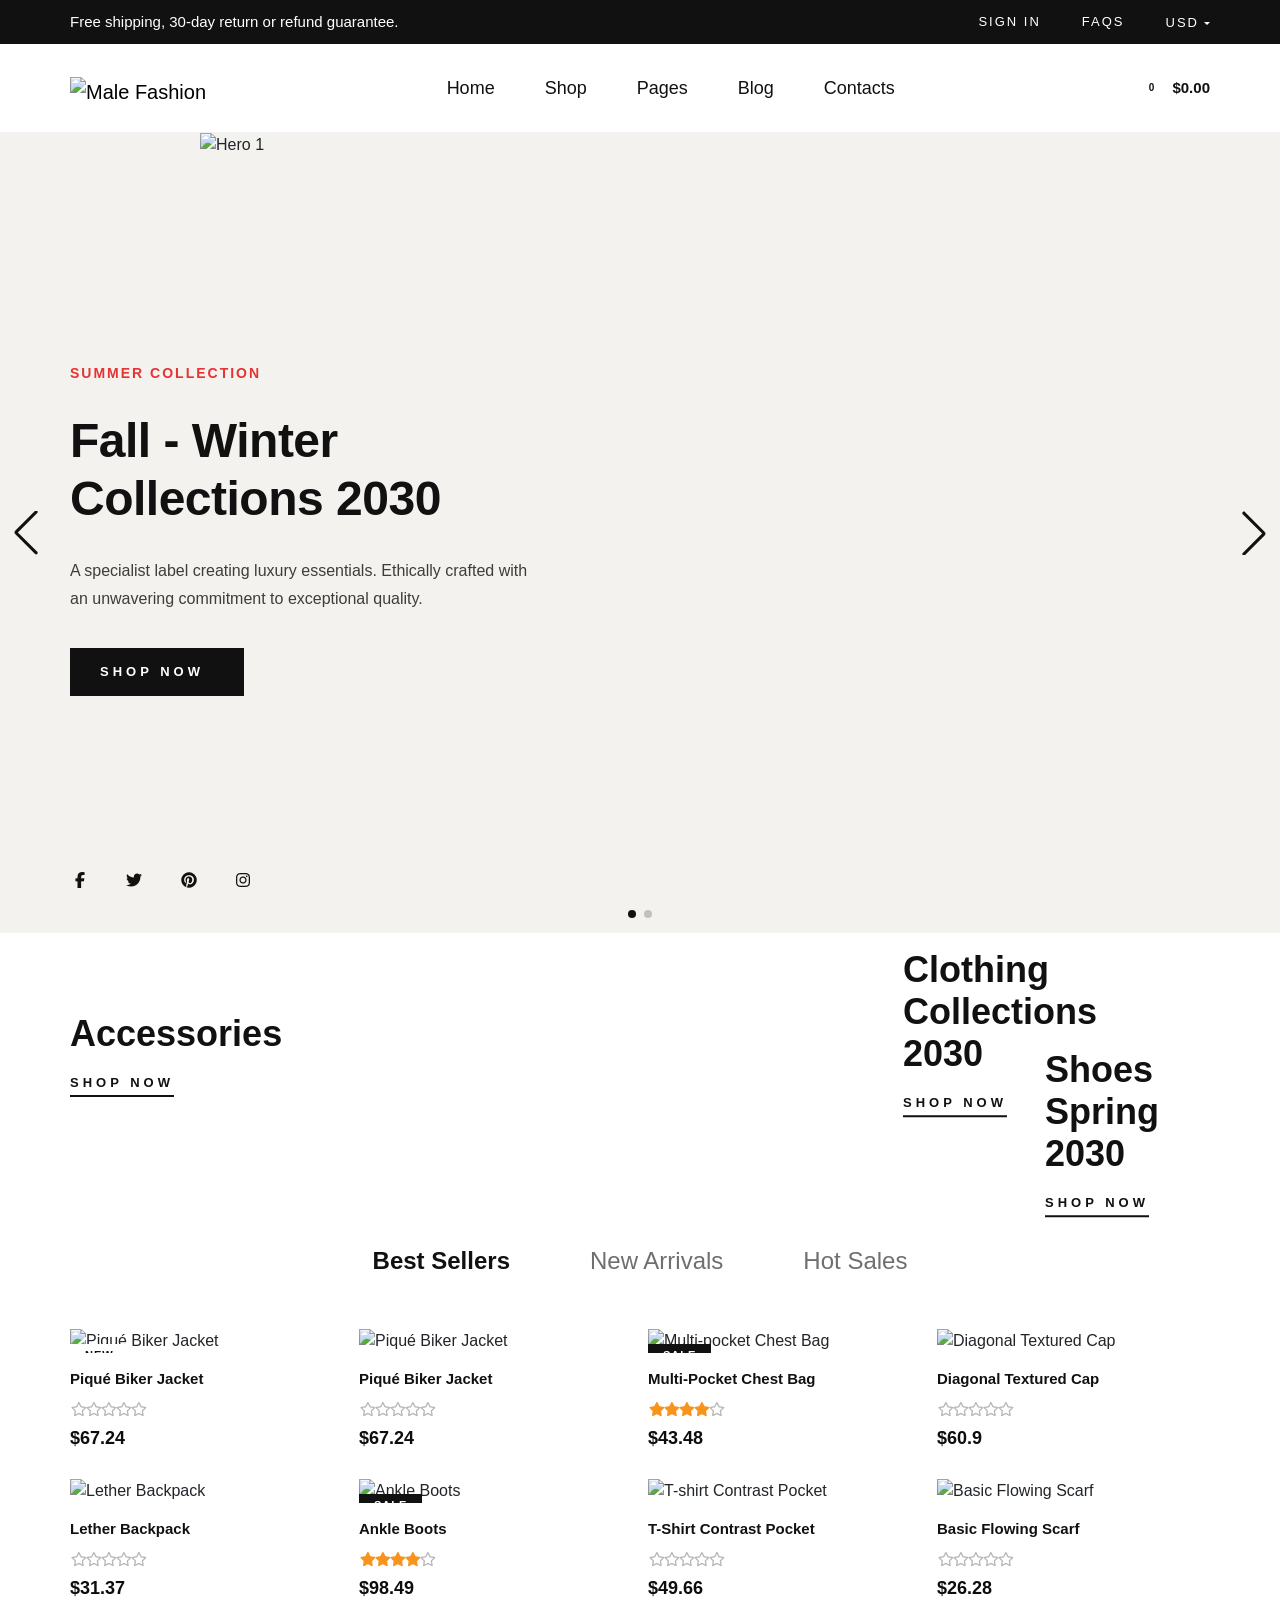
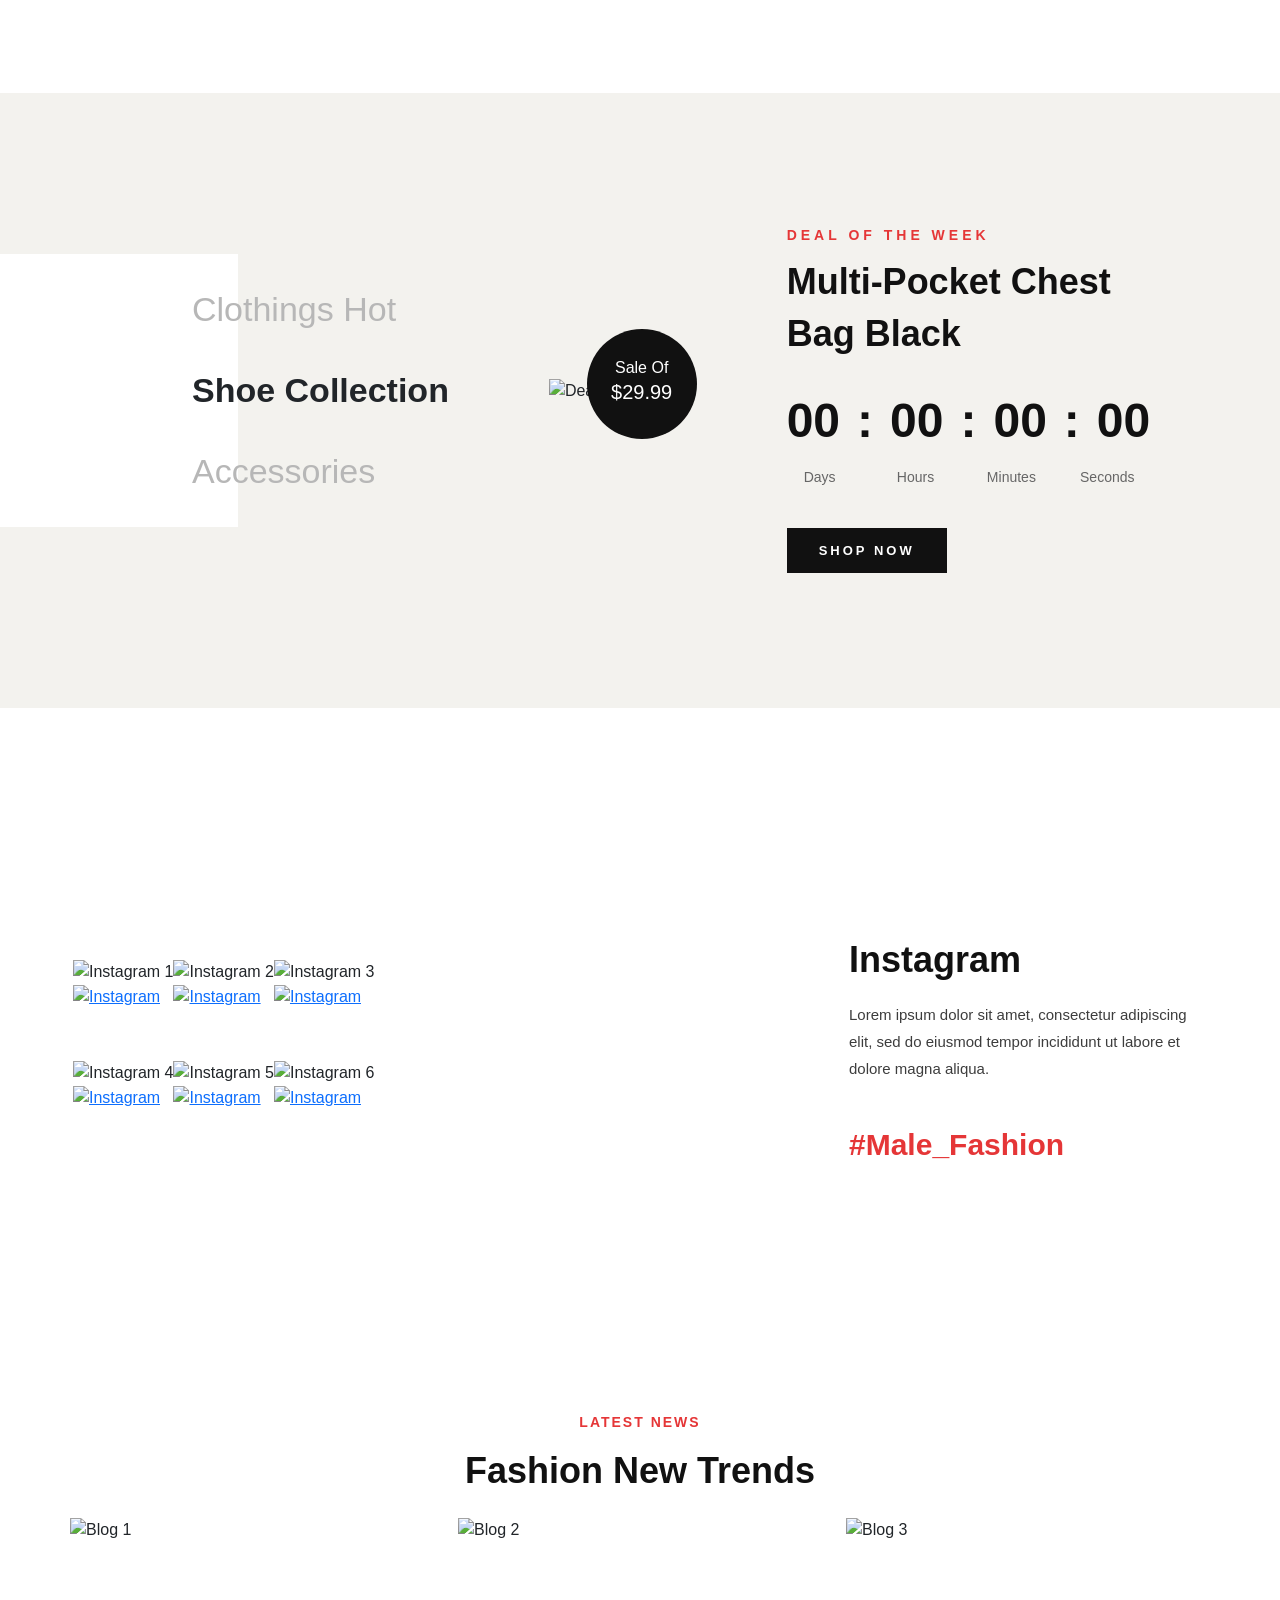
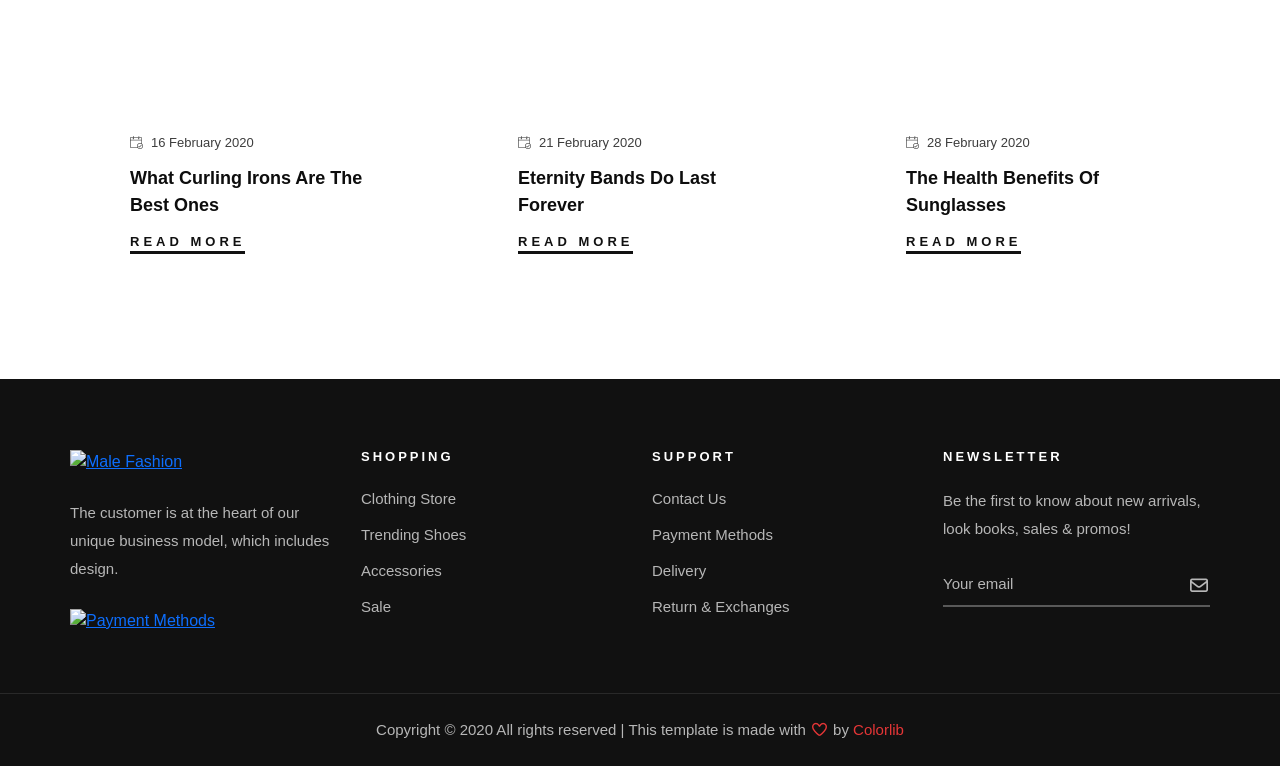
==== index.html @ 3ca990b4 "Cap nhat dung duong dan code" ====
<!DOCTYPE html>
<html lang="en">
<head>
    <meta charset="UTF-8">
    <meta name="viewport" content="width=device-width, initial-scale=1.0">
    <title>Male-Fashion | Template</title>
    <link rel="stylesheet" href="library/bootstrap/css/bootstrap.min.css">
    <link rel="stylesheet" href="library/fontawesome/css/all.min.css">
    <link rel="stylesheet" href="library/vendor/swiper-bundle.min.css">
    <link rel="stylesheet" href="style.css">
    
</head>
<body>
<!-- HTML của trần quốc tuấn -->
    <header class="header">
        <div class="topbar">
            <div class="container">
                <div class="d-flex justify-content-between align-items-center">
                    <p class="topbar-text mb-0">Free shipping, 30-day return or refund guarantee.</p>
                    <div class="topbar-right d-flex align-items-center gap-3">
                        <a href="#" class="topbar-link">Sign in</a>
                        <a href="#" class="topbar-link">FAQs</a>
                        <div class="currency dropdown">
                            <span class="currency-label dropdown-toggle" data-bs-toggle="dropdown">USD</span>
                            <ul class="dropdown-menu dropdown-menu-end">
                                <li><a class="dropdown-item" href="#">USD</a></li>
                                <li><a class="dropdown-item" href="#">EUR</a></li>
                            </ul>
                        </div>
                    </div>
                </div>
            </div>
        </div>

        <nav class="navbar navbar-expand-lg">
            <div class="container">
                <a class="navbar-brand logo" href="index.html">
                    <img src="image/logo.png" alt="Male Fashion">
                </a>
                <button class="navbar-toggler" type="button" data-bs-toggle="collapse" data-bs-target="#navMenu">
                    <span class="navbar-toggler-icon"></span>
                </button>
                <div class="collapse navbar-collapse" id="navMenu">
                    <ul class="navbar-nav mx-auto nav-list">
                        <li class="nav-item"><a class="nav-link active" href="index.html">Home</a></li>
                        <li class="nav-item"><a class="nav-link" href="shop.html">Shop</a></li>
                        <li class="nav-item dropdown">
                            <a class="nav-link dropdown-toggle" href="#" data-bs-toggle="dropdown">Pages</a>
                            <ul class="dropdown-menu">
                                <li><a class="dropdown-item" href="about.html">About Us</a></li>
                            </ul>
                        </li>
                        <li class="nav-item"><a class="nav-link" href="blog.html">Blog</a></li>
                        <li class="nav-item"><a class="nav-link" href="contact.html">Contacts</a></li>
                    </ul>
                    <div class="header-icons d-flex align-items-center gap-3">
                        <a href="#"><img src="image/search.png" alt=""></a>
                        <a href="#"><img src="image/heart.png" alt=""></a>
                        <a href="#" class="cart-btn">
                            <img src="image/cart.png" alt="">
                            <span class="cart-count">0</span>
                        </a>
                        <span class="cart-total">$0.00</span>
                    </div>
                </div>
            </div>
        </nav>
    </header>

    <section class="hero">
        <div class="swiper hero-swiper">
            <div class="swiper-wrapper">
                <div class="swiper-slide">
                    <img src="image/hero-1.jpg" alt="Hero 1" class="hero-bg">
                    <div class="container hero-container">
                        <div class="hero-content">
                            <span class="hero-subtitle">Summer Collection</span>
                            <h2 class="hero-title">Fall - Winter Collections 2030</h2>
                            <p class="hero-desc">A specialist label creating luxury essentials. Ethically crafted with an unwavering commitment to exceptional quality.</p>
                            <a href="#" class="btn-custom">Shop now <span class="arrow_right"></span></a>
                        </div>
                        <div class="hero-social">
                            <a href="#"><i class="fab fa-facebook-f"></i></a>
                            <a href="#"><i class="fab fa-twitter"></i></a>
                            <a href="#"><i class="fab fa-pinterest"></i></a>
                            <a href="#"><i class="fab fa-instagram"></i></a>
                        </div>
                    </div>
                </div>

                <div class="swiper-slide">
                    <img src="image/hero-2.jpg" alt="Hero 2" class="hero-bg">
                    <div class="container hero-container">
                        <div class="hero-content">
                            <span class="hero-subtitle">Summer Collection</span>
                            <h2 class="hero-title">Fall - Winter Collections 2030</h2>
                            <p class="hero-desc">A specialist label creating luxury essentials. Ethically crafted with an unwavering commitment to exceptional quality.</p>
                            <a href="#" class="btn-custom">Shop now <span class="arrow_right"></span></a>
                        </div>
                        <div class="hero-social">
                            <a href="#"><i class="fab fa-facebook-f"></i></a>
                            <a href="#"><i class="fab fa-twitter"></i></a>
                            <a href="#"><i class="fab fa-pinterest"></i></a>
                            <a href="#"><i class="fab fa-instagram"></i></a>
                        </div>
                    </div>
                </div>
            </div>

            <div class="swiper-button-prev"></div>
            <div class="swiper-button-next"></div>
            <div class="swiper-pagination"></div>
        </div>
    </section>

    <section class="banner-section spad">
        <div class="container">
            <div class="row">
                <div class="col-lg-7 offset-lg-4">
                    <div class="banner-item banner-item--large">
                        <div class="banner-item-text">
                            <h2 class="banner-heading">Clothing Collections 2030</h2>
                            <a href="#" class="banner-link">Shop now</a>
                        </div>
                        <div class="banner-item-pic">
                            <img src="image/banner-1.jpg" alt="">
                        </div>
                    </div>
                </div>

                <div class="col-lg-5">
                    <div class="banner-item banner-item--middle">
                        <div class="banner-item-pic">
                            <img src="image/banner-2.jpg" alt="">
                        </div>
                        <div class="banner-item-text">
                            <h2 class="banner-heading">Accessories</h2>
                            <a href="#" class="banner-link">Shop now</a>
                        </div>
                    </div>
                </div>

                <div class="col-lg-7">
                    <div class="banner-item banner-item--last">
                        <div class="banner-item-text">
                            <h2 class="banner-heading">Shoes Spring 2030</h2>
                            <a href="#" class="banner-link">Shop now</a>
                        </div>
                        <div class="banner-item-pic">
                            <img src="image/banner-3.jpg" alt="">
                        </div>
                    </div>
                </div>
            </div>
        </div>
    </section>

<!-- HTML của  nguyễn khương tịnh -->
        <section class="mf-product">
        <div class="container">
            <div class="mf-tabs">
                <ul class="mf-tabs__list list-unstyled d-flex mb-0">
                    <li class="mf-tabs__item active">
                        <a href="#" class="mf-tabs__link" data-tab="best-sellers">Best Sellers</a>
                    </li>
                    <li class="mf-tabs__item">
                        <a href="#" class="mf-tabs__link" data-tab="new-arrivals">New Arrivals</a>
                    </li>
                    <li class="mf-tabs__item">
                        <a href="#" class="mf-tabs__link" data-tab="hot-sales">Hot Sales</a>
                    </li>
                </ul>
            </div>

    <div class="row g-3 mf-product__grid" >

    <div class="col-xxl-3 col-lg-3 col-md-4 col-sm-6 col-12" data-tab="best-sellers new-arrivals">
        <div class="mf-product__card">
            <div class="mf-product__img-wrap">
                <img src="image/g1.jpg" alt="Piqué Biker Jacket" class="mf-product__img">
                <span class="mf-product__badge mf-product__badge--new">New</span>
                <div class="mf-product__actions">
                    <a href="#" class="mf-product__action-btn"><img src="image/heart.png" alt="Wishlist"></a>
                    <a href="#" class="mf-product__action-btn"><img src="image/compare.png" alt="Compare"></a>
                    <a href="#" class="mf-product__action-btn"><img src="image/search.png" alt="Quick View"></a>
                </div>
            </div>
            <div class="mf-product__info">
                <div class="mf-product__name-wrap">
                    <h6 class="mf-product__name">Piqué Biker Jacket</h6>
                    <a href="#" class="mf-btn mf-btn--cart-hover">+ Add To Cart</a>
                </div>
                <div class="mf-product__stars">
                    <i class="fa-regular fa-star"></i>
                    <i class="fa-regular fa-star"></i>
                    <i class="fa-regular fa-star"></i>
                    <i class="fa-regular fa-star"></i>
                    <i class="fa-regular fa-star"></i>
                </div>
                <div class="mf-product__bottom">
                    <div class="mf-product__price">$67.24</div>
                    <div class="mf-product__colors">
                        <span class="mf-product__color" style="background:#5e64d1;"></span>
                        <span class="mf-product__color" style="background:#404a47;"></span>
                        <span class="mf-product__color" style="background:#d5a667;"></span>
                    </div>
                </div>
            </div>
        </div>
    </div>

    <div class="col-xxl-3 col-lg-3 col-md-4 col-sm-6 col-12" data-tab="best-sellers hot-sales">
        <div class="mf-product__card">
            <div class="mf-product__img-wrap">
                <img src="image/g2.jpg" alt="Piqué Biker Jacket" class="mf-product__img">
                <div class="mf-product__actions">
                    <a href="#" class="mf-product__action-btn"><img src="image/heart.png" alt="Wishlist"></a>
                    <a href="#" class="mf-product__action-btn"><img src="image/compare.png" alt="Compare"></a>
                    <a href="#" class="mf-product__action-btn"><img src="image/search.png" alt="Quick View"></a>
                </div>
            </div>
            <div class="mf-product__info">
                <div class="mf-product__name-wrap">
                    <h6 class="mf-product__name">Piqué Biker Jacket</h6>
                    <a href="#" class="mf-btn mf-btn--cart-hover">+ Add To Cart</a>
                </div>
                <div class="mf-product__stars">
                    <i class="fa-regular fa-star"></i>
                    <i class="fa-regular fa-star"></i>
                    <i class="fa-regular fa-star"></i>
                    <i class="fa-regular fa-star"></i>
                    <i class="fa-regular fa-star"></i>
                </div>
                <div class="mf-product__bottom">
                    <div class="mf-product__price">$67.24</div>
                    <div class="mf-product__colors">
                        <span class="mf-product__color" style="background:#5e64d1;"></span>
                        <span class="mf-product__color" style="background:#404a47;"></span>
                        <span class="mf-product__color" style="background:#d5a667;"></span>
                    </div>
                </div>
            </div>
        </div>
    </div>

    <div class="col-xxl-3 col-lg-3 col-md-4 col-sm-6 col-12" data-tab="best-sellers new-arrivals">
        <div class="mf-product__card">
            <div class="mf-product__img-wrap">
                <img src="image/g3.jpg" alt="Multi-pocket Chest Bag" class="mf-product__img">
                <span class="mf-product__badge mf-product__badge--sale">Sale</span>
                <div class="mf-product__actions">
                    <a href="#" class="mf-product__action-btn"><img src="image/heart.png" alt="Wishlist"></a>
                    <a href="#" class="mf-product__action-btn"><img src="image/compare.png" alt="Compare"></a>
                    <a href="#" class="mf-product__action-btn"><img src="image/search.png" alt="Quick View"></a>
                </div>
            </div>
            <div class="mf-product__info">
                <div class="mf-product__name-wrap">
                    <h6 class="mf-product__name">Multi-pocket Chest Bag</h6>
                    <a href="#" class="mf-btn mf-btn--cart-hover">+ Add To Cart</a>
                </div>
                <div class="mf-product__stars">
                    <i class="fa-solid fa-star"></i>
                    <i class="fa-solid fa-star"></i>
                    <i class="fa-solid fa-star"></i>
                    <i class="fa-solid fa-star"></i>
                    <i class="fa-regular fa-star"></i>
                </div>
                <div class="mf-product__bottom">
                    <div class="mf-product__price">$43.48</div>
                    <div class="mf-product__colors">
                        <span class="mf-product__color" style="background:#5e64d1;"></span>
                        <span class="mf-product__color" style="background:#404a47;"></span>
                        <span class="mf-product__color" style="background:#d5a667;"></span>
                    </div>
                </div>
            </div>
        </div>
    </div>

    <div class="col-xxl-3 col-lg-3 col-md-4 col-sm-6 col-12" data-tab="best-sellers hot-sales">
        <div class="mf-product__card">
            <div class="mf-product__img-wrap">
                <img src="image/g4.jpg" alt="Diagonal Textured Cap" class="mf-product__img">
                <div class="mf-product__actions">
                    <a href="#" class="mf-product__action-btn"><img src="image/heart.png" alt="Wishlist"></a>
                    <a href="#" class="mf-product__action-btn"><img src="image/compare.png" alt="Compare"></a>
                    <a href="#" class="mf-product__action-btn"><img src="image/search.png" alt="Quick View"></a>
                </div>
            </div>
            <div class="mf-product__info">
                <div class="mf-product__name-wrap">
                    <h6 class="mf-product__name">Diagonal Textured Cap</h6>
                    <a href="#" class="mf-btn mf-btn--cart-hover">+ Add To Cart</a>
                </div>
                <div class="mf-product__stars">
                    <i class="fa-regular fa-star"></i>
                    <i class="fa-regular fa-star"></i>
                    <i class="fa-regular fa-star"></i>
                    <i class="fa-regular fa-star"></i>
                    <i class="fa-regular fa-star"></i>
                </div>
                <div class="mf-product__bottom">
                    <div class="mf-product__price">$60.9</div>
                    <div class="mf-product__colors">
                        <span class="mf-product__color" style="background:#5e64d1;"></span>
                        <span class="mf-product__color" style="background:#404a47;"></span>
                        <span class="mf-product__color" style="background:#d5a667;"></span>
                    </div>
                </div>
            </div>
        </div>
    </div>

    <div class="col-xxl-3 col-lg-3 col-md-4 col-sm-6 col-12" data-tab="best-sellers new-arrivals">
        <div class="mf-product__card">
            <div class="mf-product__img-wrap">
                <img src="image/g5.jpg" alt="Lether Backpack" class="mf-product__img">
                <div class="mf-product__actions">
                    <a href="#" class="mf-product__action-btn"><img src="image/heart.png" alt="Wishlist"></a>
                    <a href="#" class="mf-product__action-btn"><img src="image/compare.png" alt="Compare"></a>
                    <a href="#" class="mf-product__action-btn"><img src="image/search.png" alt="Quick View"></a>
                </div>
            </div>
            <div class="mf-product__info">
                <div class="mf-product__name-wrap">
                    <h6 class="mf-product__name">Lether Backpack</h6>
                    <a href="#" class="mf-btn mf-btn--cart-hover">+ Add To Cart</a>
                </div>
                <div class="mf-product__stars">
                    <i class="fa-regular fa-star"></i>
                    <i class="fa-regular fa-star"></i>
                    <i class="fa-regular fa-star"></i>
                    <i class="fa-regular fa-star"></i>
                    <i class="fa-regular fa-star"></i>
                </div>
                <div class="mf-product__bottom">
                    <div class="mf-product__price">$31.37</div>
                    <div class="mf-product__colors">
                        <span class="mf-product__color" style="background:#5e64d1;"></span>
                        <span class="mf-product__color" style="background:#404a47;"></span>
                        <span class="mf-product__color" style="background:#d5a667;"></span>
                    </div>
                </div>
            </div>
        </div>
    </div>

    <div class="col-xxl-3 col-lg-3 col-md-4 col-sm-6 col-12" data-tab="best-sellers hot-sales">
        <div class="mf-product__card">
            <div class="mf-product__img-wrap">
                <img src="image/g6.jpg" alt="Ankle Boots" class="mf-product__img">
                <span class="mf-product__badge mf-product__badge--sale">Sale</span>
                <div class="mf-product__actions">
                    <a href="#" class="mf-product__action-btn"><img src="image/heart.png" alt="Wishlist"></a>
                    <a href="#" class="mf-product__action-btn"><img src="image/compare.png" alt="Compare"></a>
                    <a href="#" class="mf-product__action-btn"><img src="image/search.png" alt="Quick View"></a>
                </div>
            </div>
            <div class="mf-product__info">
                <div class="mf-product__name-wrap">
                    <h6 class="mf-product__name">Ankle Boots</h6>
                    <a href="#" class="mf-btn mf-btn--cart-hover">+ Add To Cart</a>
                </div>
                <div class="mf-product__stars">
                    <i class="fa-solid fa-star"></i>
                    <i class="fa-solid fa-star"></i>
                    <i class="fa-solid fa-star"></i>
                    <i class="fa-solid fa-star"></i>
                    <i class="fa-regular fa-star"></i>
                </div>
                <div class="mf-product__bottom">
                    <div class="mf-product__price">$98.49</div>
                    <div class="mf-product__colors">
                        <span class="mf-product__color" style="background:#5e64d1;"></span>
                        <span class="mf-product__color" style="background:#404a47;"></span>
                        <span class="mf-product__color" style="background:#d5a667;"></span>
                    </div>
                </div>
            </div>
        </div>
    </div>

    <div class="col-xxl-3 col-lg-3 col-md-4 col-sm-6 col-12" data-tab="best-sellers new-arrivals">
        <div class="mf-product__card">
            <div class="mf-product__img-wrap">
                <img src="image/g7.jpg" alt="T-shirt Contrast Pocket" class="mf-product__img">
                <div class="mf-product__actions">
                    <a href="#" class="mf-product__action-btn"><img src="image/heart.png" alt="Wishlist"></a>
                    <a href="#" class="mf-product__action-btn"><img src="image/compare.png" alt="Compare"></a>
                    <a href="#" class="mf-product__action-btn"><img src="image/search.png" alt="Quick View"></a>
                </div>
            </div>
            <div class="mf-product__info">
                <div class="mf-product__name-wrap">
                    <h6 class="mf-product__name">T-shirt Contrast Pocket</h6>
                    <a href="#" class="mf-btn mf-btn--cart-hover">+ Add To Cart</a>
                </div>
                <div class="mf-product__stars">
                    <i class="fa-regular fa-star"></i>
                    <i class="fa-regular fa-star"></i>
                    <i class="fa-regular fa-star"></i>
                    <i class="fa-regular fa-star"></i>
                    <i class="fa-regular fa-star"></i>
                </div>
                <div class="mf-product__bottom">
                    <div class="mf-product__price">$49.66</div>
                    <div class="mf-product__colors">
                        <span class="mf-product__color" style="background:#5e64d1;"></span>
                        <span class="mf-product__color" style="background:#404a47;"></span>
                        <span class="mf-product__color" style="background:#d5a667;"></span>
                    </div>
                </div>
            </div>
        </div>
    </div>

    <div class="col-xxl-3 col-lg-3 col-md-4 col-sm-6 col-12" data-tab="best-sellers hot-sales">
        <div class="mf-product__card">
            <div class="mf-product__img-wrap">
                <img src="image/g8.jpg" alt="Basic Flowing Scarf" class="mf-product__img">
                <div class="mf-product__actions">
                    <a href="#" class="mf-product__action-btn"><img src="image/heart.png" alt="Wishlist"></a>
                    <a href="#" class="mf-product__action-btn"><img src="image/compare.png" alt="Compare"></a>
                    <a href="#" class="mf-product__action-btn"><img src="image/search.png" alt="Quick View"></a>
                </div>
            </div>
            <div class="mf-product__info">
                <div class="mf-product__name-wrap">
                    <h6 class="mf-product__name">Basic Flowing Scarf</h6>
                    <a href="#" class="mf-btn mf-btn--cart-hover">+ Add To Cart</a>
                </div>
                <div class="mf-product__stars">
                    <i class="fa-regular fa-star"></i>
                    <i class="fa-regular fa-star"></i>
                    <i class="fa-regular fa-star"></i>
                    <i class="fa-regular fa-star"></i>
                    <i class="fa-regular fa-star"></i>
                </div>
                <div class="mf-product__bottom">
                    <div class="mf-product__price">$26.28</div>
                    <div class="mf-product__colors">
                        <span class="mf-product__color" style="background:#5e64d1;"></span>
                        <span class="mf-product__color" style="background:#404a47;"></span>
                        <span class="mf-product__color" style="background:#d5a667;"></span>
                    </div>
                </div>
            </div>
        </div>
    </div>

</div>
</section>

<section class="mf-deal">
    <div class="container-fluid px-0">
        <div class="row g-0 align-items-center mf-deal__inner">

            <div class="col-xxl-3 col-lg-3 col-md-4 col-12">
                <div class="mf-categories-box">
                    <a href="#" class="mf-categories__item">Clothings Hot</a>
                    <a href="#" class="mf-categories__item active">Shoe Collection</a>
                    <a href="#" class="mf-categories__item">Accessories</a>
                </div>
            </div>

            <div class="col-xxl-4 col-lg-4 col-md-4 col-12">
                <div class="mf-deal__img-wrap">
                    
                    <div class="mf-deal__sale-badge">
                        <span>Sale Of</span>
                        <h5>$29.99</h5>
                    </div>

                    <img src="image/g9.png" alt="Deal" class="mf-deal__img">

                </div>
            </div>

            <div class="col-xxl-5 col-lg-5 col-md-4 col-12">
                <div class="mf-deal__content">

                    <span class="mf-deal__label-top">Deal Of The Week</span>

                    <h2 class="mf-deal__product-name">
                        Multi-pocket Chest Bag Black
                    </h2>

                    <div class="mf-countdown">
                        <div class="mf-countdown__numbers">
                            <span>00</span>
                            <span class="sep">:</span>
                            <span>00</span>
                            <span class="sep">:</span>
                            <span>00</span>
                            <span class="sep">:</span>
                            <span>00</span>
                        </div>
                        <div class="mf-countdown__labels">
                            <span>Days</span>
                            <span>Hours</span>
                            <span>Minutes</span>
                            <span>Seconds</span>
                        </div>
                    <a href="#" class="mf-btn mf-btn--primary">Shop Now</a>

                </div>
            </div>

        </div>
    </div>
</section>



<!-- HTML của võ văn huy -->
      <section class="mf-instagram">
        <div class="container">
            <div class="row">
                
                <div class="col-lg-8">
                    <div class="mf-instagram__gallery">
                        <div class="mf-instagram__item">
                            <img src="image/instagram-1.jpg" alt="Instagram 1" class="mf-instagram__img">
                            <div class="mf-instagram__overlay">
                                <a href="#"><img src="image/instagram.png" alt="Instagram"></a>
                            </div>
                        </div>

                        <div class="mf-instagram__item">
                            <img src="image/instagram-2.jpg" alt="Instagram 2" class="mf-instagram__img">
                            <div class="mf-instagram__overlay">
                                <a href="#"><img src="image/instagram.png" alt="Instagram"></a>
                            </div>
                        </div>

                        <div class="mf-instagram__item">
                            <img src="image/instagram-3.jpg" alt="Instagram 3" class="mf-instagram__img">
                            <div class="mf-instagram__overlay">
                                <a href="#"><img src="image/instagram.png" alt="Instagram"></a>
                            </div>
                        </div>

                        <div class="mf-instagram__item">
                            <img src="image/instagram-4.jpg" alt="Instagram 4" class="mf-instagram__img">
                            <div class="mf-instagram__overlay">
                                <a href="#"><img src="image/instagram.png" alt="Instagram"></a>
                            </div>
                        </div>

                        <div class="mf-instagram__item">
                            <img src="image/instagram-5.jpg" alt="Instagram 5" class="mf-instagram__img">
                            <div class="mf-instagram__overlay">
                                <a href="#"><img src="image/instagram.png" alt="Instagram"></a>
                            </div>
                        </div>

                        <div class="mf-instagram__item">
                            <img src="image/instagram-6.jpg" alt="Instagram 6" class="mf-instagram__img">
                            <div class="mf-instagram__overlay">
                                <a href="#"><img src="image/instagram.png" alt="Instagram"></a>
                            </div>
                        </div>
                    </div>
                </div>

                <div class="col-lg-4">
                    <div class="mf-instagram__text">
                        <h2>Instagram</h2>
                        <p>
                            Lorem ipsum dolor sit amet, consectetur adipiscing elit, sed do eiusmod tempor incididunt ut
                            labore et dolore magna aliqua.
                        </p>
                        <h3>#Male_Fashion</h3>
                    </div>
                </div>

            </div>
        </div>
    </section>

    <section class="mf-blog">
        <div class="container">
            <div class="mf-section-heading text-center mb-4">
                <span class="mf-section-heading__label">Latest News</span>
                <h2 class="mf-section-heading__title">Fashion New Trends</h2>
            </div>

            <div class="row g-4 mf-blog__grid">
                <div class="col-lg-4 col-md-4 col-12">
                    <div class="mf-blog__card">
                        <div class="mf-blog__img-wrap">
                            <img src="image/blog-1.jpg" alt="Blog 1" class="mf-blog__img">
                        </div>
                        <div class="mf-blog__body">
                            <div class="mf-blog__meta d-flex align-items-center gap-2">
                                <img src="image/calendar.png" alt="Date">
                                <span>16 February 2020</span>
                            </div>
                            <h5 class="mf-blog__title">
                                <a href="#">What Curling Irons Are The Best Ones</a>
                            </h5>
                            <a href="#" class="mf-blog__readmore">Read More</a>
                        </div>
                    </div>
                </div>

                <div class="col-lg-4 col-md-4 col-12">
                    <div class="mf-blog__card">
                        <div class="mf-blog__img-wrap">
                            <img src="image/blog-2.jpg" alt="Blog 2" class="mf-blog__img">
                        </div>
                        <div class="mf-blog__body">
                            <div class="mf-blog__meta d-flex align-items-center gap-2">
                                <img src="image/calendar.png" alt="Date">
                                <span>21 February 2020</span>
                            </div>
                            <h5 class="mf-blog__title">
                                <a href="#">Eternity Bands Do Last Forever</a>
                            </h5>
                            <a href="#" class="mf-blog__readmore">Read More</a>
                        </div>
                    </div>
                </div>

                <div class="col-lg-4 col-md-4 col-12">
                    <div class="mf-blog__card">
                        <div class="mf-blog__img-wrap">
                            <img src="image/blog-3.jpg" alt="Blog 3" class="mf-blog__img">
                        </div>
                        <div class="mf-blog__body">
                            <div class="mf-blog__meta d-flex align-items-center gap-2">
                                <img src="image/calendar.png" alt="Date">
                                <span>28 February 2020</span>
                            </div>
                            <h5 class="mf-blog__title">
                                <a href="#">The Health Benefits Of Sunglasses</a>
                            </h5>
                            <a href="#" class="mf-blog__readmore">Read More</a>
                        </div>
                    </div>
                </div>
            </div>
        </div>
    </section>

    <footer class="mf-footer">
        <div class="container">
            <div class="row g-4 mf-footer__grid">
                <div class="col-lg-3 col-md-6 col-12">
                    <div class="mf-footer__about">
                        <a href="#" class="mf-footer__logo">
                            <img src="image/footer-logo.png" alt="Male Fashion">
                        </a>
                        <p class="mf-footer__desc">
                            The customer is at the heart of our unique business model, which includes design.
                        </p>
                        <a href="#" class="mf-footer__payment">
                            <img src="image/payment.png" alt="Payment Methods">
                        </a>
                    </div>
                </div>

                <div class="col-lg-3 col-md-6 col-12">
                    <div class="mf-footer__col">
                        <h6 class="mf-footer__col-title">Shopping</h6>
                        <ul class="mf-footer__links list-unstyled">
                            <li><a href="#" class="mf-footer__link">Clothing Store</a></li>
                            <li><a href="#" class="mf-footer__link">Trending Shoes</a></li>
                            <li><a href="#" class="mf-footer__link">Accessories</a></li>
                            <li><a href="#" class="mf-footer__link">Sale</a></li>
                        </ul>
                    </div>
                </div>

                <div class="col-lg-3 col-md-6 col-12">
                    <div class="mf-footer__col">
                        <h6 class="mf-footer__col-title">Support</h6>
                        <ul class="mf-footer__links list-unstyled">
                            <li><a href="#" class="mf-footer__link">Contact Us</a></li>
                            <li><a href="#" class="mf-footer__link">Payment Methods</a></li>
                            <li><a href="#" class="mf-footer__link">Delivery</a></li>
                            <li><a href="#" class="mf-footer__link">Return &amp; Exchanges</a></li>
                        </ul>
                    </div>
                </div>

                <div class="col-lg-3 col-md-6 col-12">
                    <div class="mf-footer__col mf-footer__newsletter">
                        <h6 class="mf-footer__col-title">Newsletter</h6>
                        <p class="mf-footer__newsletter-desc">
                            Be the first to know about new arrivals, look books, sales &amp; promos!
                        </p>
                        <div class="mf-newsletter d-flex">
                            <input type="email" class="mf-newsletter__input form-control" placeholder="Your email">
                            <button class="mf-newsletter__btn">
                                <i class="fa-regular fa-envelope"></i>
                            </button>
                        </div>
                    </div>
                </div>
            </div>
        </div>

        <div class="mf-footer__bottom">
            <div class="container">
                <p class="mf-footer__copy text-center mb-0">
                    Copyright &copy; 2020 All rights reserved | This template is made with 
                    <i class="fa-regular fa-heart" style="color: rgb(229, 54, 55);"></i> by
                    <a href="https://colorlib.com" target="_blank">Colorlib</a>
                </p>
            </div>
        </div>
    </footer>
    <script src="library/vendor/swiper-bundle.min.js"></script>
    <script src="library/bootstrap/js/bootstrap.bundle.min.js"></script>
    <script src="main.js"></script>
    
</body>
</html>
---- style.css ----
@font-face {
    font-family: 'Nunito Sans';
    src: url('library/fonts/NunitoSans-VariableFont_YTLC,opsz,wdth,wght.ttf');
    font-weight: 100 900;
    font-style: normal;
}
@font-face {
    font-family: 'Nunito Sans';
    src: url('library/fonts/NunitoSans-Italic-VariableFont_YTLC,opsz,wdth,wght.ttf');
    font-weight: 100 900;
    font-style: italic;
}

/* css của trần quốc tuấn */
/* Khai báo Nunito Sans từ thư mục assets/fonts */
@font-face {
    font-family: 'Nunito Sans';
    src: url('assets/fonts/NunitoSans-VariableFont_YTLC,opsz,wdth,wght.ttf') format('truetype');
    font-weight: 300 800;
    font-style: normal;
}

@font-face {
    font-family: 'Nunito Sans';
    src: url('assets/fonts/NunitoSans-Italic-VariableFont_YTLC,opsz,wdth,wght.ttf') format('truetype');
    font-weight: 300 800;
    font-style: italic;
}


* {
    box-sizing: border-box;
    margin: 0;
    padding: 0;
}

body {
    /* Đổi về Nunito Sans vì ní đã có sẵn font này nội bộ */
    font-family: 'Nunito Sans', sans-serif; 
    overflow-x: hidden;
}

.container {
    max-width: 1170px;
    margin: 0 auto;
    padding: 0 15px;
}

/* ============================================================
    HEADER & TOPBAR
    ============================================================ */
.topbar {
    background: #111111;
    padding: 10px 0;
}

.topbar-text {
    color: #ffffff;
    font-size: 15px;
}

.topbar-link {
    color: #ffffff !important;
    font-size: 13px;
    text-transform: uppercase;
    letter-spacing: 2px;
    text-decoration: none !important;
    margin-right: 25px;
    display: inline-block;
}

.currency-label {
    color: #ffffff !important;
    font-size: 13px;
    text-transform: uppercase;
    letter-spacing: 2px;
    cursor: pointer;
}

.currency .dropdown-toggle::after {
    display: inline-block !important;
    margin-left: 5px;
    vertical-align: middle;
}

.navbar {
    background: #ffffff;
    padding: 0;
    border-bottom: 1px solid #f2f2f2;
}

.logo {
    padding: 30px 0;
    display: inline-block;
}

.logo img {
    width: 196px;
    height: 23px;
    display: block;
}

.nav-list {
    padding: 26px 0 25px !important;
}


.nav-link {
    font-size: 18px;
    font-weight: 400;
    color: #111111 !important;
    text-transform: capitalize;
    padding: 5px 0 !important;
    margin: 0 25px;
    position: relative;
    display: inline-block;
    text-decoration: none !important;
}

.nav-link::after {
    content: '';
    position: absolute;
    width: 100%;
    height: 2px;
    bottom: 0;
    left: 0;
    background-color: #e63333; 
    transform: scaleX(0);      
    transform-origin: center;  
    transition: transform 0.3s ease-in-out;
}

.nav-link:hover::after {
    transform: scaleX(1);     
}

.nav-item.dropdown .dropdown-toggle::after {
    display: none !important;
}

.header-icons {
    padding: 30px 0;
}

.header-icons a {
    position: relative;
    display: inline-block;
    line-height: 0;
    margin-left: 20px;
}

.header-icons img {
    width: 20px;
    height: auto;
}

.cart-count {
    position: absolute;
    top: 58%;
    left: 50%;
    transform: translate(-50%, -50%);
    font-size: 10px;
    font-weight: 700;
    color: #111111;
    background: transparent;
    width: auto;
    height: auto;
}

.cart-total {
    font-size: 15px;
    font-weight: 700;
    color: #111111;
    margin-left: 5px;
}

/* ============================================================
    HERO SECTION
    ============================================================ */
.hero {
    width: 100%;
    height: 800px;
    position: relative;
    overflow: hidden;
}

.hero-swiper {
    width: 100%;
    height: 100%;
}

.swiper-slide {
    position: relative;
    width: 100%;
    height: 100%;
    background-color: #f3f2ee;
}

.hero-bg {
    position: absolute;
    top: 0;
    left: 200px;
    width: 100%;
    height: 100%;
    object-fit: cover;
    object-position: center right;
    z-index: 0;
}

.swiper-slide .container {
    position: relative;
    z-index: 2;
    padding-top: 230px;
    height: 100%;
}

.hero-content {
    max-width: 530px;
}

.hero-subtitle {
    color: #e63333;
    font-size: 14px;
    font-weight: 700;
    letter-spacing: 2px;
    text-transform: uppercase;
    margin-bottom: 28px;
    display: block;
}

.hero-title {
    font-family: 'Nunito Sans', sans-serif;
    font-size: 48px;
    font-weight: 700;
    color: #111111;
    display: block;
    line-height: 1.2;
    margin: 0 0 30px 0;
    letter-spacing: -0.5px;
}

.hero-desc {
    font-size: 16px;
    line-height: 28px;
    color: #3d3d3d;
    margin-bottom: 35px;
    max-width: 460px;
}


.btn-custom {
    display: inline-flex;
    align-items: center;
    background: #111111;
    color: #ffffff !important;
    padding: 14px 30px;
    font-size: 13px;
    font-weight: 700;
    text-transform: uppercase;
    letter-spacing: 4px;
    text-decoration: none !important;
    transition: 0.3s;
}

.btn-custom:hover {
    background: #333333;
}

.btn-custom .arrow_right {
    margin-left: 10px;
    font-size: 18px;
}

/* ĐIỀU HƯỚNG SLIDE */
.swiper-button-prev,
.swiper-button-next {
    color: #111111 !important;
    transition: 0.3s;
}

.swiper-button-prev:after,
.swiper-button-next:after {
    display: none;
}

.swiper-button-prev:hover,
.swiper-button-next:hover {
    color: #e63333 !important;
}

.swiper-pagination-bullet-active {
    background: #111111 !important;
}

.hero-social {
    position: absolute;
    left: 15px;
    bottom: 40px;
    z-index: 10;
}

.hero-social a {
    font-size: 16px;
    color: #111111;
    margin-right: 30px;
    transition: all 0.3s;
    display: inline-block;
}

.hero-social a:hover {
    color: #e63333;
    transform: translateY(-3px);
}

/* ============================================================
    BANNER SECTION
    ============================================================ */
.banner-section {
    padding-top : 100px;
}

.banner-item {
    position: relative;
    margin-bottom: 30px;
}

.banner-item-pic img {
    max-width: 100%;
    height: auto;
    display: block;
}

.banner-item--large,
.banner-item--last {
    display: table;
    margin-left: auto;
}

.banner-item--large .banner-item-text {
    position: absolute;
    left: -210px;
    top: 50%;
    transform: translateY(-50%);
    z-index: 5;
    max-width: 450px;
}

.banner-item--middle {
    margin-top: -80px;
}

.banner-item--middle .banner-item-text {
    padding-top: 30px;
}

.banner-item--last {
    margin-top: 70px; 
}

.banner-item--last .banner-item-text {
    position: absolute;
    left: -165px; 
    top: 50%;
    transform: translateY(-50%);
    z-index: 5;
    max-width: 300px; 
}

.banner-heading {
    font-family: "Nunito Sans", sans-serif;
    font-size: 36px;
    font-weight: 700; 
    color: #111111;
    margin-bottom: 15px;
    line-height: 42px; 
    max-width: 300px; 
    display: block;
}

/* HIỆU ỨNG THU NGẮN 50% CHO SHOP NOW Ở BANNER */
.banner-link {
    font-size: 13px;
    font-weight: 700;
    text-transform: uppercase;
    color: #111111;
    text-decoration: none;
    display: inline-block;
    padding-bottom: 4px;
    letter-spacing: 4px;
    position: relative;
}

.banner-link::after {
    content: '';
    position: absolute;
    bottom: 0;
    left: 0;
    width: 100%;
    height: 2px;
    background-color: #111111;
    transition: all 0.3s ease-in-out;
    transform-origin: left; 
}

.banner-link:hover {
    color: #e63333; 
}

.banner-link:hover::after {
    width: 50%; 
    background-color: #e63333;
}


/*css của nguyễn khương tịnh*/
.mf-product {
    padding-top: 75px;
    padding-bottom: 80px;
    background-color: #ffffff;
}

.mf-section-heading__title {
    font-family: 'Nunito Sans', sans-serif;
    font-size: 36px;
    font-weight: 700;
    color: #111111;
    margin-bottom: 35px;
    text-transform: capitalize;
    line-height: 46px;
}

.mf-tabs { 
    display:flex;
    justify-content: center;
    margin-bottom: 45px; 
}

.mf-tabs__list {
    padding: 0;
    margin: 0;
    list-style: none;
}

.mf-tabs__link {
    display: block;
    font-family: "Nunito Sans", sans-serif;
    font-size: 24px;        
    font-weight: 400;      
    color: #6f6f6f;
    text-transform: none;  
    letter-spacing: 0;     
    padding: 5px 40px;    
    text-decoration: none;
    position: relative;
    transition: color 0.2s;
}

.mf-tabs__item.active .mf-tabs__link {
    color:#111111;
    font-weight: 700;
}

.mf-tabs__link:hover {
    color:#111111;
    text-decoration: none;
}

.mf-product__card {
    position: relative;
    background: var(--mf-white);
    border: none !important;
    box-shadow: none !important;
}
.col-xxl-3 {
    padding-right: 22px;
}
.mf-product__img-wrap {
    position: relative;
    overflow: hidden;
    border: none !important;
}

.mf-product__img {
    width: 100%;
    height: auto;
    display: block;
    transition: transform 0.5s ease;
    border: none !important;
}

.mf-product__badge {
    position: absolute;
    top: 15px;
    left: 0;
    font-family: 'Nunito Sans', sans-serif;
    font-size: 11px;
    font-weight: 700;
    text-transform: uppercase;
    letter-spacing: 1px;
    color: var(--mf-white);
    padding: 4px 10px;
    line-height: 1.4;
    z-index: 2;
    border-radius: 0;
}

.mf-product__badge--new  { 
    color:#111111;
    font-size:11px;
    padding: 4px 15px 2px;  
    background-color: #ffffff;
}

.mf-product__badge--sale {
    color: #ffffff;
    font-size: 11px;
    padding: 4px 15px 2px;
    background-color: #111111; 
}

.mf-product__card:hover .mf-product__name {
    opacity: 0;
    transform: translateY(-100%);
}

.mf-btn--cart-hover {
    position: absolute;
    top: 0; left: 0;
    font-size: 13px;
    font-weight: 700;
    color: rgb(229, 54, 55);
    letter-spacing: 1px;
    text-decoration: none;
    opacity: 0;
    transform: translateY(100%);
    transition: opacity 0.3s ease, transform 0.3s ease;
    display: block;
    margin-bottom: 0;
    visibility: visible;
}

.mf-product__card:hover .mf-btn--cart-hover {
    opacity: 1; 
    transform: translateY(0);
}

.mf-product__info {
    padding: 15px 0 0 0;
    text-align: left;
    min-height: 110px;
    position: relative;
}

.mf-product__colors {
    display: flex;
    gap: 6px;
    align-items: center;
    opacity: 0;
    transition: opacity 0.4s ease 0.1s;
}

.mf-product__bottom {
    display: flex;
    justify-content: space-between;
    align-items: center;
}

.mf-product__card:hover .mf-product__colors {
    opacity: 1;
}

.mf-product__color {
    display: inline-block;
    width: 14px;
    height: 14px;
    border-radius: 50%;
    cursor: pointer;
}

.mf-product__actions {
    position: absolute;
    right: 0;
    top: 50%;
    margin-top:-35px;
    transform: translate(50px, -50%);
    display: flex;
    flex-direction: column;
    gap: 0;
    opacity: 0;
    transition: opacity 0.4s ease 0.15s, transform 0.4s ease 0.15s;
    z-index: 5;
}

.mf-product__action-btn {
    display: flex;
    align-items: center;
    justify-content: center;
    width: 40px;
    height: 40px;
    background-color:#ffffff;
    text-decoration: none;
    border-bottom: 1px solid var(--mf-border);
    border-radius: 0;
    transition: background-color 0.2s ease;
    margin-bottom: 10px;
    margin-right: 20px;
}

.mf-product__card:hover .mf-product__actions {
    opacity: 1;
    transform: translate(0, -50%);
}

.mf-product__action-btn:last-child { 
    border-bottom: none; 
}

.mf-product__action-btn img {
    width: 16px;
    height: 16px;
    object-fit: contain;
    transition: filter 0.2s ease;
}



.mf-product__name-wrap {
    position: relative;
    height: 22px;       
    margin-bottom: 8px;
    overflow: hidden;
}

.mf-product__name {
    font-family: 'Nunito Sans', sans-serif;
    font-size: 15px;
    font-weight: 600;
    color: rgb(17, 17, 17);
    margin-bottom: 8px;
    text-transform: capitalize;
    line-height: 1.4;
    position: absolute;         
    top: 0; left: 0;           
    width: 100%;               
    opacity: 1;                
    transform: translateY(0);  
    transition: opacity 0.3s ease, transform 0.3s ease; 
}

.mf-product__stars {
    margin-bottom: 6px;
}

.mf-product__stars i {
    margin-right: -7px;
    font-size: 14px;
    color:#b7b7b7;
    line-height: 1.2;
}

.mf-product__stars .fa-solid{
    color:#f7941d;
} 
    
.mf-product__price {
    font-family: "Nunito Sans", sans-serif;
    font-size: 18px;
    font-weight: 700;
    color:#0d0d0d;
    line-height: 1.2;
}

.mf-deal {
          
    background: #f3f2ee;
    overflow: hidden;     
}


.mf-categories-box {
    background: #fff;
    padding: 30px 30px;
    margin-top: -20px;
    display: flex;
    flex-direction: column;
    justify-content: center; 
    gap: 30px;
    height: 50%; 
    width: 80%;  
    z-index: 2;
    overflow: visible;
    position: relative;
}

.mf-categories__item {
    font-family: 'Nunito Sans', sans-serif;
    font-size: 34px;
    font-weight: 400;
    color: #b7b7b7;
    text-decoration: none;
    text-transform: capitalize;
    white-space: nowrap;
    display: block;
    transition: color 0.2s;
    margin-left: 162px;
}

.mf-categories__item.active {
    font-size: 34px;
    font-weight: 700;
    color: #212529;
}

.mf-deal__img-wrap {
    position: relative;
    display: flex;
    justify-content: center;
    align-items: center;
    height: 100%;
    margin-left: -120px; 
    z-index: 1;
}

.mf-deal__img {
    max-width: 100%;
    height: auto;
    display: block;
    padding-left: 200px;
    padding-bottom: 20px;
}

.mf-deal__sale-badge {
    position: absolute;
    top: -50px;
    right: 50px; 
    color:#ffffff;
    width: 110px;
    height: 110px;
    background-color: #111111;
    border-radius: 50%;
    display: flex;
    flex-direction: column;
    align-items: center;
    justify-content: center;
}

.mf-deal__sale-top {
    font-family: 'Nunito Sans', sans-serif;
    font-size: 10px;
    font-weight: 400;
    color: #ffffff;
    line-height: 1.4;
}

.mf-deal__sale-price {
    font-family: 'Nunito Sans', sans-serif;
    font-size: 15px;
    font-weight: 700;
    color: #ffffff;
    line-height: 1.3;
}

.mf-deal__content {
    padding: 0 80px 0 40px;
    display: flex;
    flex-direction: column;
    justify-content: center;
    height: 100%;
    min-height: 615px;
    align-items: flex-start;
}

.mf-deal__label-top {
    display: block;
    font-family: 'Nunito Sans', sans-serif;
    font-size: 14px;
    font-weight: 700;
    color: #e53637;
    text-transform: uppercase;
    letter-spacing: 4px;
    margin-bottom: 14px;
    line-height: 1;
}

.mf-deal__product-name {
    font-family: 'Nunito Sans', sans-serif;
    font-size: 36px;
    font-weight: 700;
    color: #111111;
    margin-bottom: 25px;
    line-height: 52px;
    text-transform: capitalize;
    max-width: 350px;
}

.mf-countdown {
    display: flex;
    flex-direction: column;
    align-items: flex-start;
    gap:20px;
}

.mf-countdown__numbers {
    display: grid;
    grid-template-columns: auto 20px auto 20px auto 20px auto;
    width: 100%;
    column-gap: 15px;
    font-family: 'Nunito Sans', sans-serif;
    font-size: 48px;
    font-weight: 700;
    color: #111111;
    align-items: center;
}

.mf-countdown__numbers span {
    display: inline-block;
    text-align: center;
}

.mf-countdown__numbers .sep {
    text-align: center;
}

.mf-countdown__labels {
    display: grid;
    grid-template-columns: repeat(4, 1fr);
    column-gap: 20px;
    width: 100%;
    margin-top:-10px;
    margin-left: -5px;
    margin-bottom: 20px;
}

.mf-countdown__labels span {
    text-align: center;
    font-size: 14px;
    color: #666666;
}

.mf-btn--primary {
    display: inline-block;
    font-family: 'Nunito Sans', sans-serif;
    font-size: 13px;
    font-weight: 700;
    color: #ffffff;
    background-color: #111111;
    text-decoration: none;
    text-transform: uppercase;
    letter-spacing: 3px;
    padding: 14px 30px;
    border: 2px solid #111111;
    border-radius: 0;
    transition: background-color 0.3s, border-color 0.3s;
    cursor: pointer;
    line-height: 1;
    align-self: flex-start;
}


/*css của võ văn huy*/
/*
   INSTAGRAM
*/
.mf-instagram {
    padding-top: 100px;
    padding-bottom: 0;
}

.mf-instagram .row {
    align-items: center;
}

.mf-instagram__gallery {
    display: grid;
    grid-template-columns: repeat(3, 1fr);
    gap: 0;
}

.mf-instagram__item {
    position: relative;
    overflow: hidden;
    aspect-ratio: 1 / 1;
    cursor: pointer;
}

.mf-instagram__img {
    width: 249.98px;
    height: 261px
    
}


.mf-instagram .col-lg-4, .mf-instagram .col-lg-8 {
    display: flex;
    padding: 0px 15px;
    
}
.mf-instagram .row {
    align-items: center;
}
.mf-instagram__text {
    width: 360px;
    height: 504px;
    display: flex;
    flex-direction: column;
    padding: 130px 0px 0px 0px;
}
.mf-instagram__text h2 {
    font-size: 36px;
    font-weight: 700;
    color: #111111;
    margin: 0 0 20px 0;
}
.mf-instagram__text p {
    font-size: 15px;
    color: #3D3D3D;
    line-height: 1.8;
    margin: 0 0 45px 0;
}

.mf-instagram__text h3 {
    color: #E53637;
    font-size: 30px;
    font-weight: 700;
    margin: 0;
}
@media (min-width: 1200px) {
    .container {
        max-width: 1170px;
    }
}

@font-face {
    font-family: 'Nunito Sans';
    font-style: normal;
    font-weight: 300;
    font-stretch: 100%;
    font-display: swap;  
    src: url('../fonts/nunito-sans-300.woff2') format('woff2');
}
/*
   BLOG
*/
.mf-blog {
    padding: 100px 0px 55px;
}
.mf-section-heading {
    margin-bottom: 45px;
}
.mf-blog .col-lg-12 {
    padding: 0px 15px;
}
.mf-section-heading__label {
    display: block;
    color: #E53637;
    font-size: 14px;
    font-weight: 700;
    letter-spacing: 2px;
    text-transform: uppercase;
    margin-bottom: 15px;
}
.mf-section-heading__title {
    font-size: 36px;
    font-weight: 700;
    color: #111111;
    margin: 0;
}
.mf-blog .col-lg-4.col-md-6.col-sm-6 {
    padding: 0 15px;
}
.mf-blog__card {
    margin-bottom: 45px;
    position: relative;
    overflow: hidden;
}
.mf-blog__body {
    position: relative;
    color: #212529;
    background-color: #FFFFFF;
    margin: -35px 30px 0px;
    padding: 30px 30px 25px;
}
    .mf-blog__img-wrap {
    overflow: hidden;
}
.mf-blog__img {
    width: 100%;
    height: 220px;
    object-fit: cover;
    display: block;
    transition: transform 0.4s ease;
}

.mf-blog__meta {
    margin-bottom: 12px;
    color: #3D3D3D;
    font-size: 13px;
}
.mf-blog__meta img {
    width: 13px;
}
.mf-blog__title {
    margin-bottom: 10px;
}
.mf-blog__title a {
    font-size: 18px;
    font-weight: 550;
    color: #0d0d0d;
    text-decoration: none;
    line-height: 1.5;
    transition: color 0.3s;
}

.mf-blog__readmore {
    display: inline-block;
    font-size: 13px;
    font-weight: 700;
    color: #111111;
    text-transform: uppercase;
    letter-spacing: 4px;
    text-decoration: none;
    position: relative;
    padding: 3px 0px;
    transition: color 0.3s ease;
}
.mf-blog__readmore::after {
    content: "";
    position: absolute;
    left: 0;
    bottom: 0;
    width: 100%;
    height: 3px;
    background-color: #111111;
    transition: width 0.3s ease, background-color 0.3s ease;
}
.mf-blog__card:hover .mf-blog__readmore::after {
    width: 40%;
    background-color: #e53637;
}

/*
   FOOTER
*/
.mf-footer {
    background: #111111;
    padding-top: 70px;
}
.mf-footer__about {
    margin-bottom: 30px;
}
.mf-footer__logo {
    display: inline-block;
    margin-bottom: 25px;
}
.mf-footer__desc {
    color: #b7b7b7;
    font-size: 15px;
    line-height: 28px;
    margin-bottom: 25px;
}

.mf-footer__col {
    margin-bottom: 30px;
}
.mf-footer__col-title {
    color: #FFFFFF;
    font-size: 13px;
    font-weight: 700;
    text-transform: uppercase;
    letter-spacing: 3px;
    margin-bottom: 22px;
}
.mf-footer__links li {
    margin-bottom: 12px;
}
.mf-footer__links li a,
.mf-footer__link {
    color: #b7b7b7;
    font-size: 15px;
    text-decoration: none;
    transition: color 0.3s ease;
}
.mf-footer__links li a:hover,
.mf-footer__link:hover {
    color: #e53637;
}
.mf-footer__newsletter-desc {
    color: #b7b7b7;
    font-size: 15px;
    line-height: 28px;
    margin-bottom: 20px;
}
.mf-newsletter__input {
    width: 100%;
    font-size: 15px;
    color: #ffffff !important;
    background: transparent !important;
    border: none !important;
    border-bottom: 2px solid rgba(255, 255, 255, 0.3) !important;
    padding: 10px 40px 10px 0 !important;
    border-radius: 0;
    box-shadow: none !important;
}
.mf-newsletter__input::placeholder {
    color: #b7b7b7;
}
.mf-newsletter {
    position: relative;  /* thêm dòng này */
}
.mf-newsletter__btn {
    position: absolute;
    right: 0;
    top: 50%;
    transform: translateY(-50%);
    background: transparent;
    border: none;
    padding: 0;
    cursor: pointer;
    color: rgba(255, 255, 255, 0.5);  /* màu cho icon fa */
    font-size: 18px;
    line-height: 1;
}
.mf-newsletter__btn:hover {
    color: #ffffff;
}
.mf-footer__bottom {
    border-top: 1px solid rgba(255, 255, 255, 0.1);
    padding: 25px 0;
    margin-top: 30px;
}
.mf-footer__copy {
    color: #b7b7b7;
    font-size: 15px;
}
.mf-footer__copy a {
    color: #e53637;
    text-decoration: none;
    transition: color 0.3s ease;
}

.mf-footer__copy a:hover {
    color: #ffffff;
}
.mf-newsletter i{
    color:#b7b7b7;
}
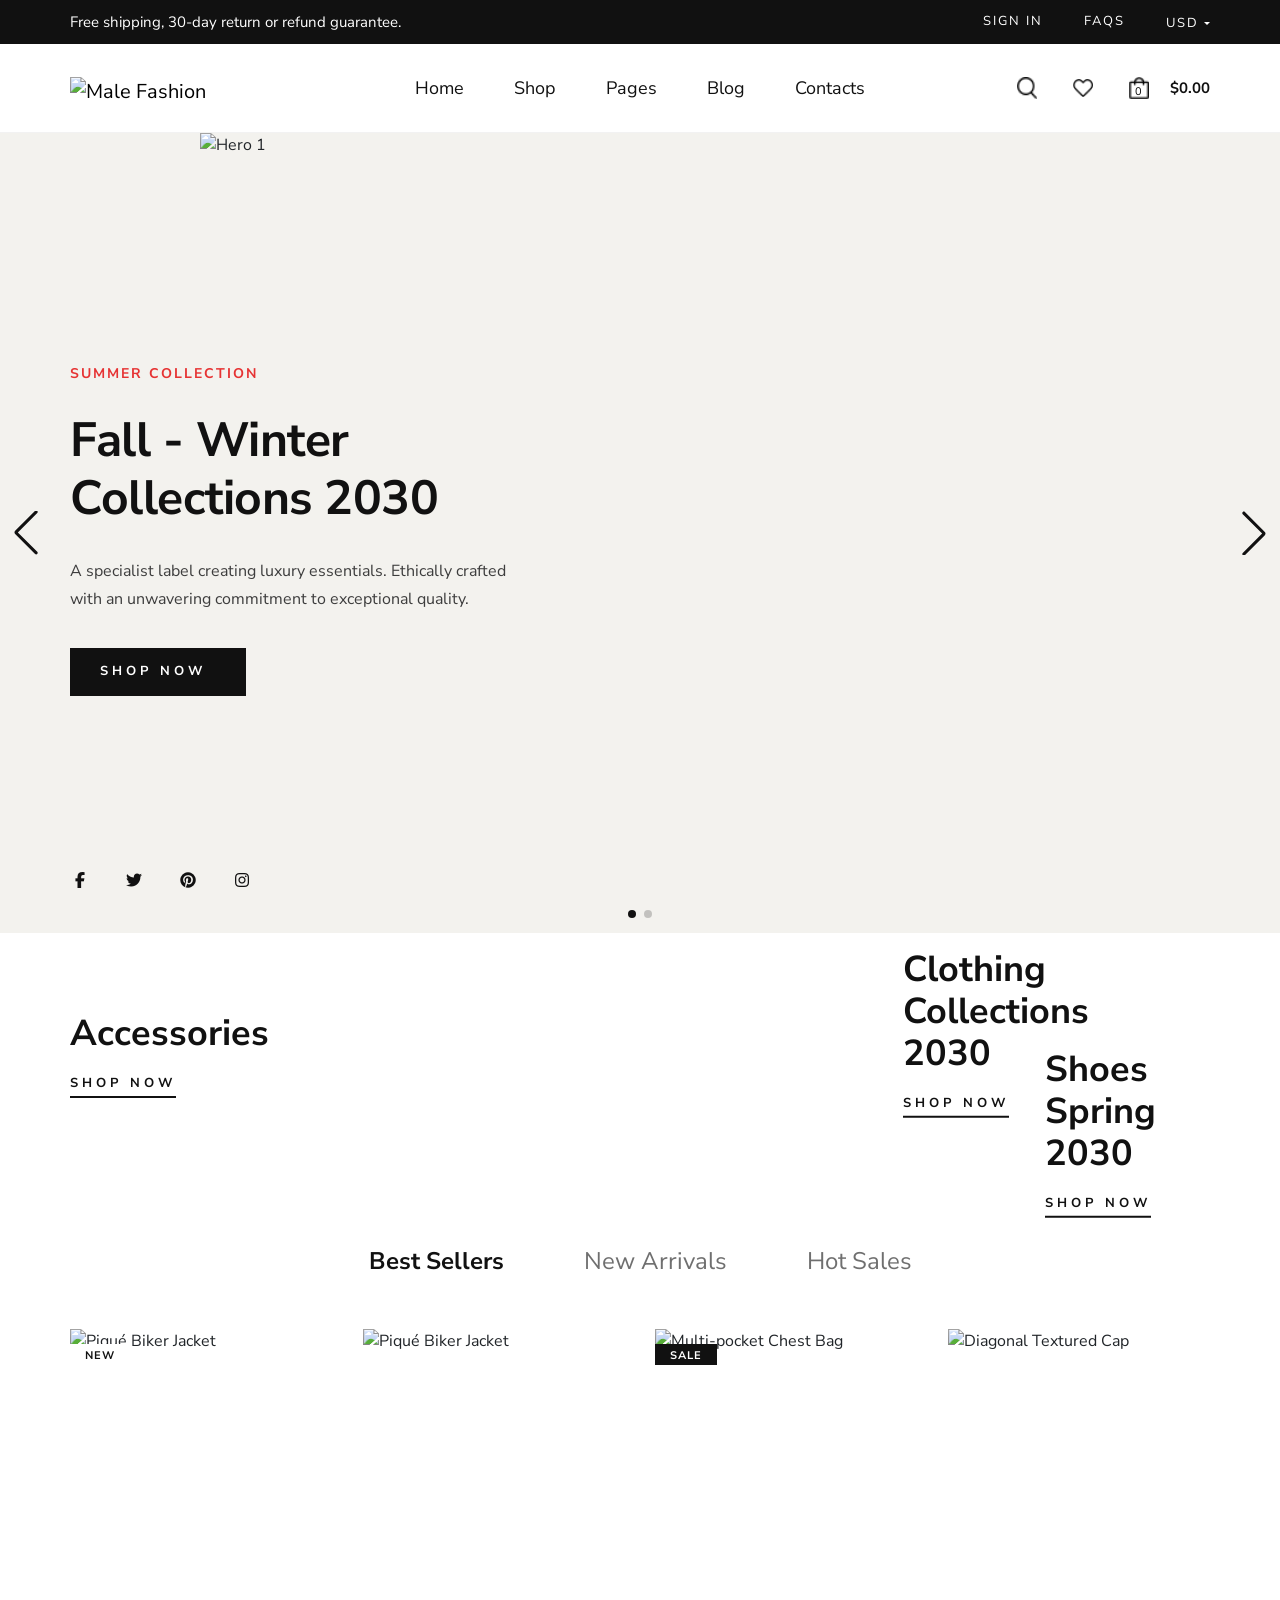
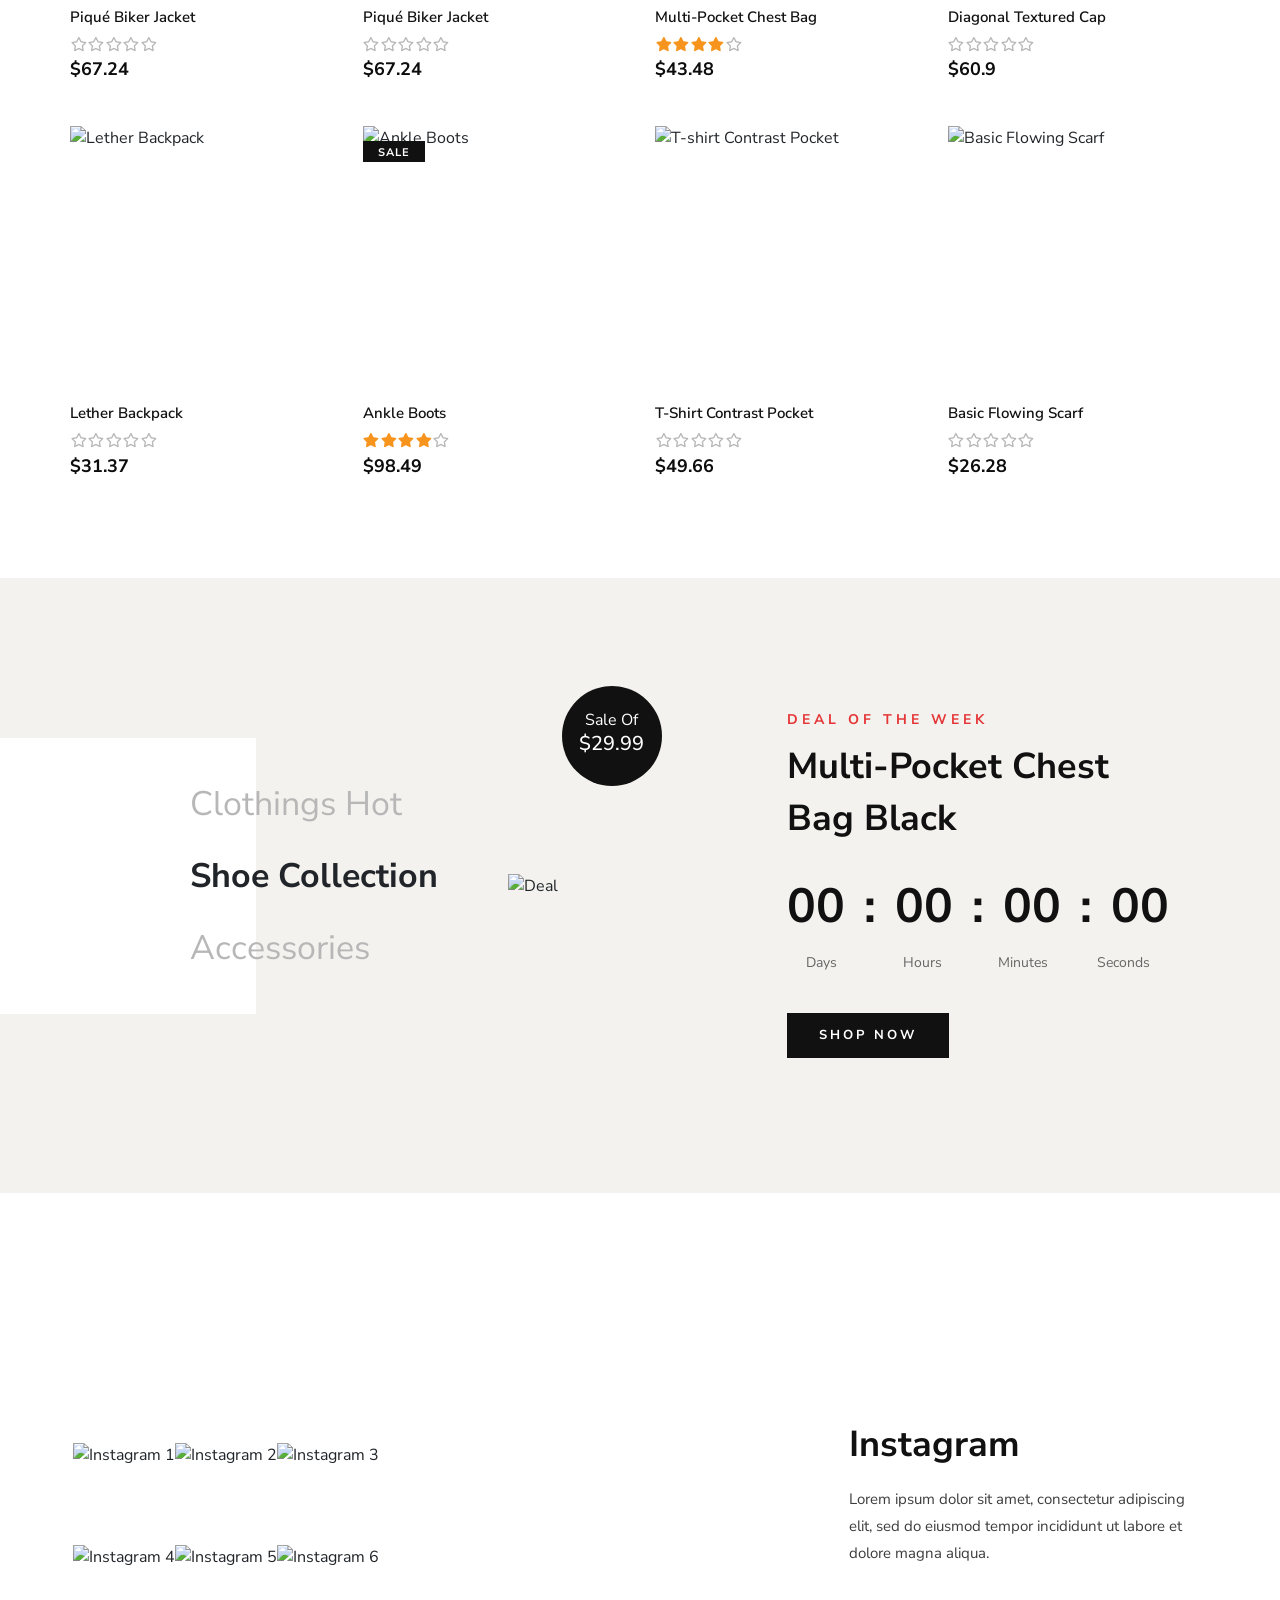
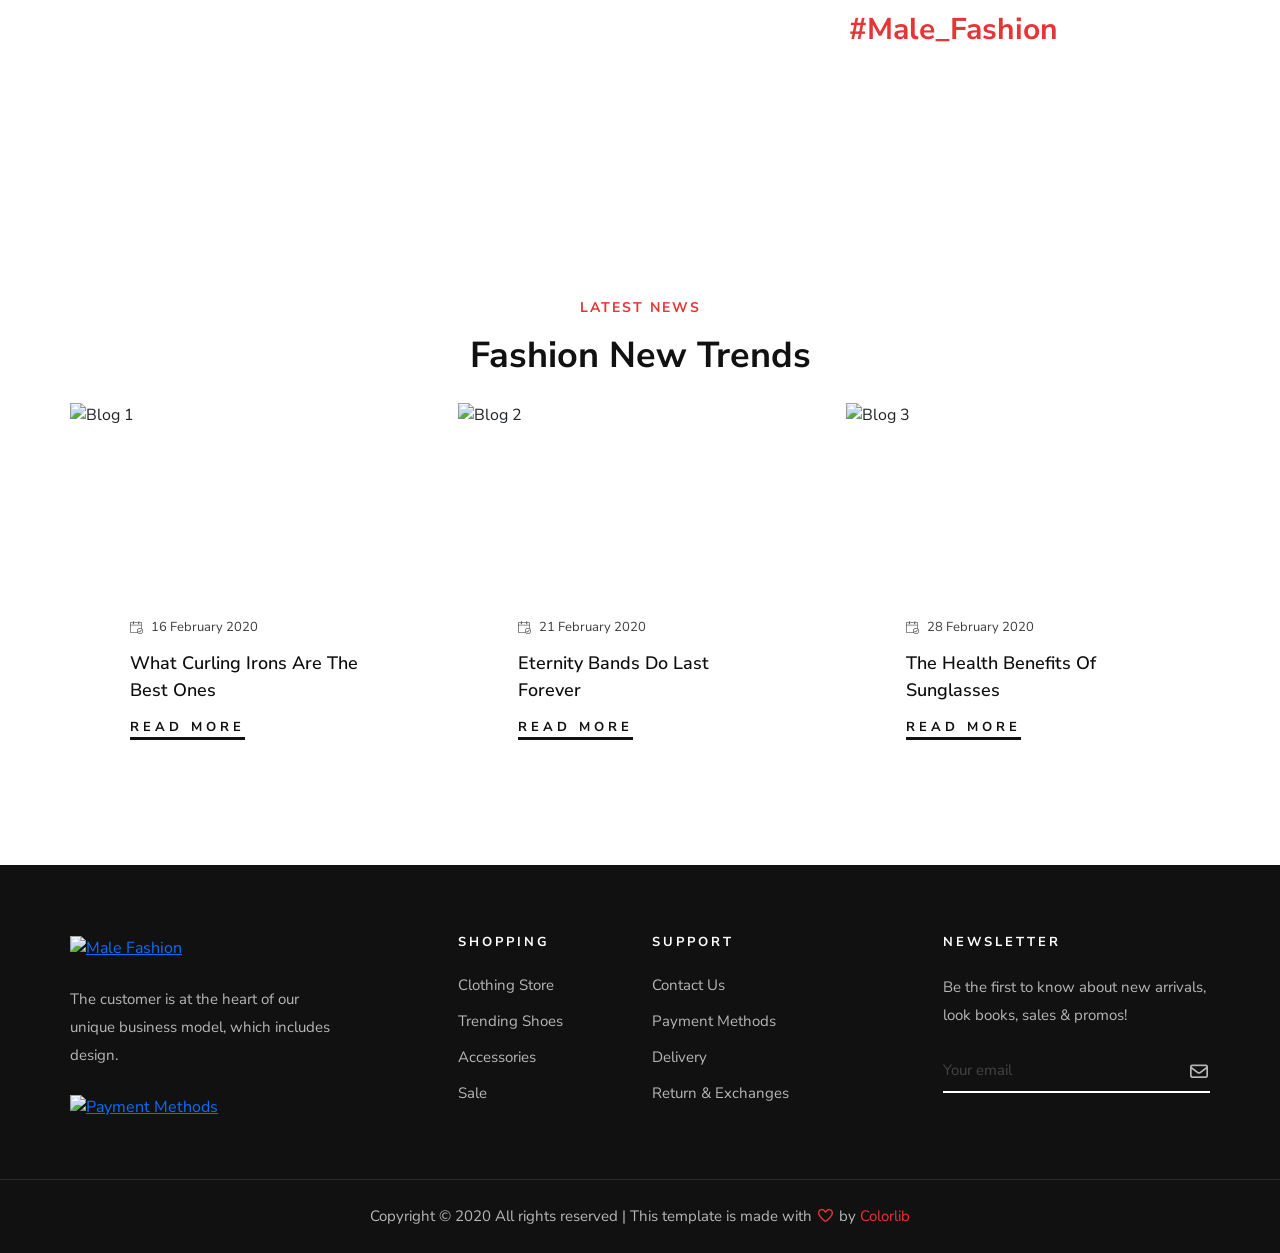
==== commit 843d74b8: "Cập nhật code mới nhất" ====
--- a/index.html
+++ b/index.html
@@ -4,10 +4,10 @@
     <meta charset="UTF-8">
     <meta name="viewport" content="width=device-width, initial-scale=1.0">
     <title>Male-Fashion | Template</title>
-    <link rel="stylesheet" href="library/bootstrap/css/bootstrap.min.css">
-    <link rel="stylesheet" href="library/fontawesome/css/all.min.css">
-    <link rel="stylesheet" href="library/vendor/swiper-bundle.min.css">
-    <link rel="stylesheet" href="style.css">
+    <link rel="stylesheet" href="assets/library/bootstrap/css/bootstrap.min.css">
+    <link rel="stylesheet" href="assets/library/fontawesome/css/all.min.css">
+    <link rel="stylesheet" href="assets/library/vendor/swiper-bundle.min.css">
+    <link rel="stylesheet" href="assets/css/style.css">
     
 </head>
 <body>
@@ -54,11 +54,11 @@
                         <li class="nav-item"><a class="nav-link" href="contact.html">Contacts</a></li>
                     </ul>
                     <div class="header-icons d-flex align-items-center gap-3">
-                        <a href="#"><img src="image/search.png" alt=""></a>
-                        <a href="#"><img src="image/heart.png" alt=""></a>
-                        <a href="#" class="cart-btn">
-                            <img src="image/cart.png" alt="">
-                            <span class="cart-count">0</span>
+                        <a href="#"><img src="assets/icon/search.png" alt=""></a>
+                        <a href="#"><img src="assets/icon/heart.png" alt=""></a>
+                        <a href="#">
+                            <img src="assets/icon/cart.png" alt="">
+                            <span>0</span>
                         </a>
                         <span class="cart-total">$0.00</span>
                     </div>
@@ -80,7 +80,7 @@
                             <a href="#" class="btn-custom">Shop now <span class="arrow_right"></span></a>
                         </div>
                         <div class="hero-social">
-                            <a href="#"><i class="fab fa-facebook-f"></i></a>
+                            <a href="#"><i class="fab fa-facebook-f"></i></a>   
                             <a href="#"><i class="fab fa-twitter"></i></a>
                             <a href="#"><i class="fab fa-pinterest"></i></a>
                             <a href="#"><i class="fab fa-instagram"></i></a>
@@ -172,17 +172,17 @@
                 </ul>
             </div>
 
-    <div class="row g-3 mf-product__grid" >
-
-    <div class="col-xxl-3 col-lg-3 col-md-4 col-sm-6 col-12" data-tab="best-sellers new-arrivals">
+    <div class="row gx-custom gy-4 mf-product__grid">
+
+    <div class="col-xl-3 col-lg-3 col-md-4 col-sm-6 col-12" data-tab="best-sellers new-arrivals">
         <div class="mf-product__card">
             <div class="mf-product__img-wrap">
                 <img src="image/g1.jpg" alt="Piqué Biker Jacket" class="mf-product__img">
                 <span class="mf-product__badge mf-product__badge--new">New</span>
                 <div class="mf-product__actions">
-                    <a href="#" class="mf-product__action-btn"><img src="image/heart.png" alt="Wishlist"></a>
-                    <a href="#" class="mf-product__action-btn"><img src="image/compare.png" alt="Compare"></a>
-                    <a href="#" class="mf-product__action-btn"><img src="image/search.png" alt="Quick View"></a>
+                    <a href="#" class="mf-product__action-btn"><img src="assets/icon/heart.png" alt="Wishlist"></a>
+                    <a href="#" class="mf-product__action-btn"><img src="assets/icon/compare.png" alt="Compare"></a>
+                    <a href="#" class="mf-product__action-btn"><img src="assets/icon/search.png" alt="Quick View"></a>
                 </div>
             </div>
             <div class="mf-product__info">
@@ -209,14 +209,14 @@
         </div>
     </div>
 
-    <div class="col-xxl-3 col-lg-3 col-md-4 col-sm-6 col-12" data-tab="best-sellers hot-sales">
+    <div class="col-xl-3 col-lg-3 col-md-4 col-sm-6 col-12" data-tab="best-sellers hot-sales">
         <div class="mf-product__card">
             <div class="mf-product__img-wrap">
                 <img src="image/g2.jpg" alt="Piqué Biker Jacket" class="mf-product__img">
                 <div class="mf-product__actions">
-                    <a href="#" class="mf-product__action-btn"><img src="image/heart.png" alt="Wishlist"></a>
-                    <a href="#" class="mf-product__action-btn"><img src="image/compare.png" alt="Compare"></a>
-                    <a href="#" class="mf-product__action-btn"><img src="image/search.png" alt="Quick View"></a>
+                    <a href="#" class="mf-product__action-btn"><img src="assets/icon/heart.png" alt="Wishlist"></a>
+                    <a href="#" class="mf-product__action-btn"><img src="assets/icon/compare.png" alt="Compare"></a>
+                    <a href="#" class="mf-product__action-btn"><img src="assets/icon/search.png" alt="Quick View"></a>
                 </div>
             </div>
             <div class="mf-product__info">
@@ -243,15 +243,15 @@
         </div>
     </div>
 
-    <div class="col-xxl-3 col-lg-3 col-md-4 col-sm-6 col-12" data-tab="best-sellers new-arrivals">
+    <div class="col-xl-3 col-lg-3 col-md-4 col-sm-6 col-12" data-tab="best-sellers new-arrivals">
         <div class="mf-product__card">
             <div class="mf-product__img-wrap">
                 <img src="image/g3.jpg" alt="Multi-pocket Chest Bag" class="mf-product__img">
                 <span class="mf-product__badge mf-product__badge--sale">Sale</span>
                 <div class="mf-product__actions">
-                    <a href="#" class="mf-product__action-btn"><img src="image/heart.png" alt="Wishlist"></a>
-                    <a href="#" class="mf-product__action-btn"><img src="image/compare.png" alt="Compare"></a>
-                    <a href="#" class="mf-product__action-btn"><img src="image/search.png" alt="Quick View"></a>
+                    <a href="#" class="mf-product__action-btn"><img src="assets/icon/heart.png" alt="Wishlist"></a>
+                    <a href="#" class="mf-product__action-btn"><img src="assets/icon/compare.png" alt="Compare"></a>
+                    <a href="#" class="mf-product__action-btn"><img src="assets/icon/search.png" alt="Quick View"></a>
                 </div>
             </div>
             <div class="mf-product__info">
@@ -278,14 +278,14 @@
         </div>
     </div>
 
-    <div class="col-xxl-3 col-lg-3 col-md-4 col-sm-6 col-12" data-tab="best-sellers hot-sales">
+    <div class="col-xl-3 col-lg-3 col-md-4 col-sm-6 col-12" data-tab="best-sellers hot-sales">
         <div class="mf-product__card">
             <div class="mf-product__img-wrap">
                 <img src="image/g4.jpg" alt="Diagonal Textured Cap" class="mf-product__img">
                 <div class="mf-product__actions">
-                    <a href="#" class="mf-product__action-btn"><img src="image/heart.png" alt="Wishlist"></a>
-                    <a href="#" class="mf-product__action-btn"><img src="image/compare.png" alt="Compare"></a>
-                    <a href="#" class="mf-product__action-btn"><img src="image/search.png" alt="Quick View"></a>
+                    <a href="#" class="mf-product__action-btn"><img src="assets/icon/heart.png" alt="Wishlist"></a>
+                    <a href="#" class="mf-product__action-btn"><img src="assets/icon/compare.png" alt="Compare"></a>
+                    <a href="#" class="mf-product__action-btn"><img src="assets/icon/search.png" alt="Quick View"></a>
                 </div>
             </div>
             <div class="mf-product__info">
@@ -312,14 +312,14 @@
         </div>
     </div>
 
-    <div class="col-xxl-3 col-lg-3 col-md-4 col-sm-6 col-12" data-tab="best-sellers new-arrivals">
+    <div class="col-xl-3 col-lg-3 col-md-4 col-sm-6 col-12" data-tab="best-sellers new-arrivals">
         <div class="mf-product__card">
             <div class="mf-product__img-wrap">
                 <img src="image/g5.jpg" alt="Lether Backpack" class="mf-product__img">
                 <div class="mf-product__actions">
-                    <a href="#" class="mf-product__action-btn"><img src="image/heart.png" alt="Wishlist"></a>
-                    <a href="#" class="mf-product__action-btn"><img src="image/compare.png" alt="Compare"></a>
-                    <a href="#" class="mf-product__action-btn"><img src="image/search.png" alt="Quick View"></a>
+                    <a href="#" class="mf-product__action-btn"><img src="assets/icon/heart.png" alt="Wishlist"></a>
+                    <a href="#" class="mf-product__action-btn"><img src="assets/icon/compare.png" alt="Compare"></a>
+                    <a href="#" class="mf-product__action-btn"><img src="assets/icon/search.png" alt="Quick View"></a>
                 </div>
             </div>
             <div class="mf-product__info">
@@ -346,15 +346,15 @@
         </div>
     </div>
 
-    <div class="col-xxl-3 col-lg-3 col-md-4 col-sm-6 col-12" data-tab="best-sellers hot-sales">
+    <div class="col-xl-3 col-lg-3 col-md-4 col-sm-6 col-12" data-tab="best-sellers hot-sales">
         <div class="mf-product__card">
             <div class="mf-product__img-wrap">
                 <img src="image/g6.jpg" alt="Ankle Boots" class="mf-product__img">
                 <span class="mf-product__badge mf-product__badge--sale">Sale</span>
                 <div class="mf-product__actions">
-                    <a href="#" class="mf-product__action-btn"><img src="image/heart.png" alt="Wishlist"></a>
-                    <a href="#" class="mf-product__action-btn"><img src="image/compare.png" alt="Compare"></a>
-                    <a href="#" class="mf-product__action-btn"><img src="image/search.png" alt="Quick View"></a>
+                    <a href="#" class="mf-product__action-btn"><img src="assets/icon/heart.png" alt="Wishlist"></a>
+                    <a href="#" class="mf-product__action-btn"><img src="assets/icon/compare.png" alt="Compare"></a>
+                    <a href="#" class="mf-product__action-btn"><img src="assets/icon/search.png" alt="Quick View"></a>
                 </div>
             </div>
             <div class="mf-product__info">
@@ -381,14 +381,14 @@
         </div>
     </div>
 
-    <div class="col-xxl-3 col-lg-3 col-md-4 col-sm-6 col-12" data-tab="best-sellers new-arrivals">
+    <div class="col-xl-3 col-lg-3 col-md-4 col-sm-6 col-12" data-tab="best-sellers new-arrivals">
         <div class="mf-product__card">
             <div class="mf-product__img-wrap">
                 <img src="image/g7.jpg" alt="T-shirt Contrast Pocket" class="mf-product__img">
                 <div class="mf-product__actions">
-                    <a href="#" class="mf-product__action-btn"><img src="image/heart.png" alt="Wishlist"></a>
-                    <a href="#" class="mf-product__action-btn"><img src="image/compare.png" alt="Compare"></a>
-                    <a href="#" class="mf-product__action-btn"><img src="image/search.png" alt="Quick View"></a>
+                    <a href="#" class="mf-product__action-btn"><img src="assets/icon/heart.png" alt="Wishlist"></a>
+                    <a href="#" class="mf-product__action-btn"><img src="assets/icon/compare.png" alt="Compare"></a>
+                    <a href="#" class="mf-product__action-btn"><img src="assets/icon/search.png" alt="Quick View"></a>
                 </div>
             </div>
             <div class="mf-product__info">
@@ -415,14 +415,14 @@
         </div>
     </div>
 
-    <div class="col-xxl-3 col-lg-3 col-md-4 col-sm-6 col-12" data-tab="best-sellers hot-sales">
+    <div class="col-xl-3 col-lg-3 col-md-4 col-sm-6 col-12" data-tab="best-sellers hot-sales">
         <div class="mf-product__card">
             <div class="mf-product__img-wrap">
                 <img src="image/g8.jpg" alt="Basic Flowing Scarf" class="mf-product__img">
                 <div class="mf-product__actions">
-                    <a href="#" class="mf-product__action-btn"><img src="image/heart.png" alt="Wishlist"></a>
-                    <a href="#" class="mf-product__action-btn"><img src="image/compare.png" alt="Compare"></a>
-                    <a href="#" class="mf-product__action-btn"><img src="image/search.png" alt="Quick View"></a>
+                    <a href="#" class="mf-product__action-btn"><img src="assets/icon/heart.png" alt="Wishlist"></a>
+                    <a href="#" class="mf-product__action-btn"><img src="assets/icon/compare.png" alt="Compare"></a>
+                    <a href="#" class="mf-product__action-btn"><img src="assets/icon/search.png" alt="Quick View"></a>
                 </div>
             </div>
             <div class="mf-product__info">
@@ -456,15 +456,17 @@
     <div class="container-fluid px-0">
         <div class="row g-0 align-items-center mf-deal__inner">
 
-            <div class="col-xxl-3 col-lg-3 col-md-4 col-12">
+            <div class="col-xl-3 col-lg-3 col-md-4 col-12">
                 <div class="mf-categories-box">
-                    <a href="#" class="mf-categories__item">Clothings Hot</a>
+                    <div class="text"><a href="#" class="mf-categories__item">Clothings Hot</a>
                     <a href="#" class="mf-categories__item active">Shoe Collection</a>
                     <a href="#" class="mf-categories__item">Accessories</a>
                 </div>
-            </div>
-
-            <div class="col-xxl-4 col-lg-4 col-md-4 col-12">
+                    
+                </div>
+            </div>
+
+            <div class="col-xl-4 col-lg-4 col-md-4 col-12">
                 <div class="mf-deal__img-wrap">
                     
                     <div class="mf-deal__sale-badge">
@@ -477,7 +479,7 @@
                 </div>
             </div>
 
-            <div class="col-xxl-5 col-lg-5 col-md-4 col-12">
+            <div class="col-xl-5 col-lg-5 col-md-4 col-12">
                 <div class="mf-deal__content">
 
                     <span class="mf-deal__label-top">Deal Of The Week</span>
@@ -578,7 +580,6 @@
             </div>
         </div>
     </section>
-
     <section class="mf-blog">
         <div class="container">
             <div class="mf-section-heading text-center mb-4">
@@ -594,7 +595,7 @@
                         </div>
                         <div class="mf-blog__body">
                             <div class="mf-blog__meta d-flex align-items-center gap-2">
-                                <img src="image/calendar.png" alt="Date">
+                                <img src="assets/icon/calendar.png" alt="Date">
                                 <span>16 February 2020</span>
                             </div>
                             <h5 class="mf-blog__title">
@@ -612,7 +613,7 @@
                         </div>
                         <div class="mf-blog__body">
                             <div class="mf-blog__meta d-flex align-items-center gap-2">
-                                <img src="image/calendar.png" alt="Date">
+                                <img src="assets/icon/calendar.png" alt="Date">
                                 <span>21 February 2020</span>
                             </div>
                             <h5 class="mf-blog__title">
@@ -630,7 +631,7 @@
                         </div>
                         <div class="mf-blog__body">
                             <div class="mf-blog__meta d-flex align-items-center gap-2">
-                                <img src="image/calendar.png" alt="Date">
+                                <img src="assets/icon/calendar.png" alt="Date">
                                 <span>28 February 2020</span>
                             </div>
                             <h5 class="mf-blog__title">
@@ -661,7 +662,7 @@
                     </div>
                 </div>
 
-                <div class="col-lg-3 col-md-6 col-12">
+                <div class="col-lg-2 offset-lg-1 col-md-3 col-sm-6">
                     <div class="mf-footer__col">
                         <h6 class="mf-footer__col-title">Shopping</h6>
                         <ul class="mf-footer__links list-unstyled">
@@ -712,9 +713,9 @@
             </div>
         </div>
     </footer>
-    <script src="library/vendor/swiper-bundle.min.js"></script>
-    <script src="library/bootstrap/js/bootstrap.bundle.min.js"></script>
-    <script src="main.js"></script>
+    <script src="assets/library/vendor/swiper-bundle.min.js"></script>
+    <script src="assets/library/bootstrap/js/bootstrap.bundle.min.js"></script>
+    <script src="assets/js/main.js"></script>
     
 </body>
 </html>
--- a/assets/css/style.css
+++ b/assets/css/style.css
@@ -0,0 +1,1119 @@
+@font-face {
+    font-family: 'Nunito Sans';
+    src: url('../library/fonts/NunitoSans-VariableFont_YTLC,opsz,wdth,wght.ttf');
+    font-weight: 100 900;
+    font-style: normal;
+}
+@font-face {
+    font-family: 'Nunito Sans';
+    src: url('../library/fonts/NunitoSans-Italic-VariableFont_YTLC,opsz,wdth,wght.ttf');
+    font-weight: 100 900;
+    font-style: italic;
+}
+/* css của trần quốc tuấn */
+
+
+* {
+    box-sizing: border-box;
+    margin: 0;
+    padding: 0;
+}
+
+body {
+    /* Đổi về Nunito Sans vì ní đã có sẵn font này nội bộ */
+    font-family: 'Nunito Sans', sans-serif; 
+    overflow-x: hidden;
+}
+
+.container {
+    width: 100%;
+    max-width: 1320px;
+    margin: 0 auto;
+    padding: 0 15px;
+}
+
+/* ============================================================
+    HEADER & TOPBAR
+    ============================================================ */
+.topbar {
+    background: #111111;
+    padding: 10px 0;
+}
+
+.topbar-text {
+    color: #ffffff;
+    font-size: 15px;
+}
+
+.topbar-link {
+    color: #ffffff !important;
+    font-size: 13px;
+    text-transform: uppercase;
+    letter-spacing: 2px;
+    text-decoration: none !important;
+    margin-right: 25px;
+    display: inline-block;
+}
+
+.currency-label {
+    color: #ffffff !important;
+    font-size: 13px;
+    text-transform: uppercase;
+    letter-spacing: 2px;
+    cursor: pointer;
+}
+
+.currency .dropdown-toggle::after {
+    display: inline-block !important;
+    margin-left: 5px;
+    vertical-align: middle;
+}
+.header-icons a span{
+    color: #0d0d0d;
+    font-size: 11px;
+    position: absolute;
+    left: 6px;
+    top: 15px;
+}
+
+.navbar {
+    background: #ffffff;
+    padding: 0;
+    border-bottom: 1px solid #f2f2f2;
+}
+
+.logo {
+    padding: 30px 0;
+    display: inline-block;
+}
+
+.logo img {
+    width: 196px;
+    height: 23px;
+    display: block;
+}
+
+.nav-list {
+    padding: 26px 0 25px !important;
+}
+
+
+.nav-link {
+    font-size: 18px;
+    font-weight: 400;
+    color: #111111 !important;
+    text-transform: capitalize;
+    padding: 5px 0 !important;
+    margin: 0 25px;
+    position: relative;
+    display: inline-block;
+    text-decoration: none !important;
+}
+
+.nav-link::after {
+    content: '';
+    position: absolute;
+    width: 100%;
+    height: 2px;
+    bottom: 0;
+    left: 0;
+    background-color: #e63333; 
+    transform: scaleX(0);      
+    transform-origin: center;  
+    transition: transform 0.3s ease-in-out;
+}
+
+.nav-link:hover::after {
+    transform: scaleX(1);     
+}
+
+.nav-item.dropdown .dropdown-toggle::after {
+    display: none !important;
+}
+
+.header-icons {
+    padding: 30px 0;
+}
+
+.header-icons a {
+    position: relative;
+    display: inline-block;
+    line-height: 0;
+    margin-left: 20px;
+}
+
+.header-icons img {
+    width: 20px;
+    height: auto;
+}
+
+.cart-count {
+    position: absolute;
+    top: 58%;
+    left: 50%;
+    transform: translate(-50%, -50%);
+    font-size: 10px;
+    font-weight: 700;
+    color: #111111;
+    background: transparent;
+    width: auto;
+    height: auto;
+}
+
+.cart-total {
+    font-size: 15px;
+    font-weight: 700;
+    color: #111111;
+    margin-left: 5px;
+}
+
+/* ============================================================
+    HERO SECTION
+    ============================================================ */
+.hero {
+    width: 100%;
+    height: 800px;
+    position: relative;
+    overflow: hidden;
+}
+
+.hero-swiper {
+    width: 100%;
+    height: 100%;
+}
+
+.swiper-slide {
+    position: relative;
+    width: 100%;
+    height: 100%;
+    background-color: #f3f2ee;
+}
+
+.hero-bg {
+    position: absolute;
+    top: 0;
+    left: 200px;
+    width: 100%;
+    height: 100%;
+    object-fit: cover;
+    object-position: center right;
+    z-index: 0;
+}
+
+.swiper-slide .container {
+    position: relative;
+    z-index: 2;
+    padding-top: 230px;
+    height: 100%;
+}
+
+.hero-content {
+    max-width: 530px;
+}
+
+.hero-subtitle {
+    color: #e63333;
+    font-size: 14px;
+    font-weight: 700;
+    letter-spacing: 2px;
+    text-transform: uppercase;
+    margin-bottom: 28px;
+    display: block;
+}
+
+.hero-title {
+    font-size: 48px;
+    font-weight: 700;
+    color: #111111;
+    display: block;
+    line-height: 1.2;
+    margin: 0 0 30px 0;
+    letter-spacing: -0.5px;
+}
+
+.hero-desc {
+    font-size: 16px;
+    line-height: 28px;
+    color: #3d3d3d;
+    margin-bottom: 35px;
+    max-width: 460px;
+}
+
+
+.btn-custom {
+    display: inline-flex;
+    align-items: center;
+    background: #111111;
+    color: #ffffff !important;
+    padding: 14px 30px;
+    font-size: 13px;
+    font-weight: 700;
+    text-transform: uppercase;
+    letter-spacing: 4px;
+    text-decoration: none !important;
+    transition: 0.3s;
+}
+
+.btn-custom:hover {
+    background: #333333;
+}
+
+.btn-custom .arrow_right {
+    margin-left: 10px;
+    font-size: 18px;
+}
+
+/* ĐIỀU HƯỚNG SLIDE */
+.swiper-button-prev,
+.swiper-button-next {
+    color: #111111 !important;
+    transition: 0.3s;
+}
+
+.swiper-button-prev:after,
+.swiper-button-next:after {
+    display: none;
+}
+
+.swiper-button-prev:hover,
+.swiper-button-next:hover {
+    color: #e63333 !important;
+}
+
+.swiper-pagination-bullet-active {
+    background: #111111 !important;
+}
+
+.hero-social {
+    position: absolute;
+    left: 15px;
+    bottom: 40px;
+    z-index: 10;
+}
+
+.hero-social a {
+    font-size: 16px;
+    color: #111111;
+    margin-right: 30px;
+    transition: all 0.3s;
+    display: inline-block;
+}
+
+.hero-social a:hover {
+    color: #e63333;
+    transform: translateY(-3px);
+}
+
+/* ============================================================
+    BANNER SECTION
+    ============================================================ */
+.banner-section {
+    padding-top : 100px;
+}
+
+.banner-item {
+    position: relative;
+    margin-bottom: 30px;
+}
+
+.banner-item-pic img {
+    max-width: 100%;
+    height: auto;
+    display: block;
+}
+
+.banner-item--large,
+.banner-item--last {
+    display: table;
+    margin-left: auto;
+}
+
+.banner-item--large .banner-item-text {
+    position: absolute;
+    left: -210px;
+    top: 50%;
+    transform: translateY(-50%);
+    z-index: 5;
+    max-width: 450px;
+}
+
+.banner-item--middle {
+    margin-top: -80px;
+}
+
+.banner-item--middle .banner-item-text {
+    padding-top: 30px;
+}
+
+.banner-item--last {
+    margin-top: 70px; 
+}
+
+.banner-item--last .banner-item-text {
+    position: absolute;
+    left: -165px; 
+    top: 50%;
+    transform: translateY(-50%);
+    z-index: 5;
+    max-width: 300px; 
+}
+
+.banner-heading {
+    font-size: 36px;
+    font-weight: 700; 
+    color: #111111;
+    margin-bottom: 15px;
+    line-height: 42px; 
+    max-width: 300px; 
+    display: block;
+}
+
+/* HIỆU ỨNG THU NGẮN 50% CHO SHOP NOW Ở BANNER */
+.banner-link {
+    font-size: 13px;
+    font-weight: 700;
+    text-transform: uppercase;
+    color: #111111;
+    text-decoration: none;
+    display: inline-block;
+    padding-bottom: 4px;
+    letter-spacing: 4px;
+    position: relative;
+}
+
+.banner-link::after {
+    content: '';
+    position: absolute;
+    bottom: 0;
+    left: 0;
+    width: 100%;
+    height: 2px;
+    background-color: #111111;
+    transition: all 0.3s ease-in-out;
+    transform-origin: left; 
+}
+
+.banner-link:hover {
+    color: #111111; 
+}
+
+.banner-link:hover::after {
+    width: 50%; 
+    background-color: #e63333;
+}
+
+
+/*css của nguyễn khương tịnh*/
+.mf-product {
+    padding-top: 75px;
+    padding-bottom: 80px;
+    background-color: #ffffff;
+}
+
+.mf-section-heading__title {
+    font-size: 36px;
+    font-weight: 700;
+    color: #111111;
+    margin-bottom: 35px;
+    text-transform: capitalize;
+    line-height: 46px;
+}
+
+.mf-tabs { 
+    display:flex;
+    justify-content: center;
+    margin-bottom: 45px; 
+}
+
+.mf-tabs__list {
+    list-style: none;
+}
+
+.mf-tabs__link {
+    display: block;
+    font-size: 24px;        
+    font-weight: 400;      
+    color: #6f6f6f;
+    text-transform: none;  
+    letter-spacing: 0;     
+    padding: 5px 40px;    
+    text-decoration: none;
+    position: relative;
+    transition: color 0.2s;
+}
+
+.mf-tabs__item.active .mf-tabs__link {
+    color:#111111;
+    font-weight: 700;
+}
+
+.mf-tabs__link:hover {
+    color:#111111;
+    text-decoration: none;
+}
+
+.mf-product__card {
+    position: relative;
+    background: var(--mf-white);
+    border: none !important;
+    box-shadow: none !important;
+}
+
+.mf-product__img-wrap {
+    position: relative;
+    overflow: hidden;
+    aspect-ratio: 1 / 1;
+    background-color: transparent;
+}
+
+.mf-product__img {
+    width: 100%;
+    height: 100%;
+    object-fit: cover;
+    display: block;
+}
+
+.mf-product__badge {
+    position: absolute;
+    top: 15px;
+    left: 0;
+    font-size: 11px;
+    font-weight: 700;
+    text-transform: uppercase;
+    letter-spacing: 1px;
+    color: var(--mf-white);
+    padding: 4px 10px;
+    line-height: 1.4;
+    z-index: 2;
+    border-radius: 0;
+}
+
+.mf-product__badge--new  { 
+    color:#111111;
+    font-size:11px;
+    padding: 4px 15px 2px;  
+    background-color: #ffffff;
+}
+
+.mf-product__badge--sale {
+    color: #ffffff;
+    font-size: 11px;
+    padding: 4px 15px 2px;
+    background-color: #111111; 
+}
+
+.mf-product__card:hover .mf-product__name {
+    opacity: 0;
+    transform: translateY(-100%);
+}
+
+.mf-btn--cart-hover {
+    position: absolute;
+    top: 0; left: 0;
+    font-size: 13px;
+    font-weight: 700;
+    color: rgb(229, 54, 55);
+    letter-spacing: 1px;
+    text-decoration: none;
+    opacity: 0;
+    transform: translateY(100%);
+    transition: opacity 0.3s ease, transform 0.3s ease;
+    display: block;
+    margin-bottom: 0;
+    visibility: visible;
+}
+
+.mf-product__card:hover .mf-btn--cart-hover {
+    opacity: 1; 
+    transform: translateY(0);
+}
+
+.mf-product__info {
+    padding: 15px 0 0 0;
+    text-align: left;
+    min-height: 110px;
+    position: relative;
+}
+
+.mf-product__colors {
+    display: flex;
+    gap: 6px;
+    align-items: center;
+    opacity: 0;
+    transition: opacity 0.4s ease 0.1s;
+}
+
+.mf-product__bottom {
+    display: flex;
+    justify-content: space-between;
+    align-items: center;
+}
+
+.mf-product__card:hover .mf-product__colors {
+    opacity: 1;
+}
+
+.mf-product__color {
+    display: inline-block;
+    width: 14px;
+    height: 14px;
+    border-radius: 50%;
+    cursor: pointer;
+}
+
+.mf-product__actions {
+    position: absolute;
+    right: 0;
+    top: 50%;
+    margin-top:-35px;
+    transform: translate(50px, -50%);
+    display: flex;
+    flex-direction: column;
+    gap: 0;
+    opacity: 0;
+    transition: opacity 0.4s ease 0.15s, transform 0.4s ease 0.15s;
+    z-index: 5;
+}
+
+.mf-product__action-btn {
+    display: flex;
+    align-items: center;
+    justify-content: center;
+    width: 40px;
+    height: 40px;
+    background-color:#ffffff;
+    text-decoration: none;
+    border-bottom: 1px solid var(--mf-border);
+    border-radius: 0;
+    transition: background-color 0.2s ease;
+    margin-bottom: 10px;
+    margin-right: 20px;
+}
+
+.mf-product__card:hover .mf-product__actions {
+    opacity: 1;
+    transform: translate(0, -50%);
+}
+
+.mf-product__action-btn:last-child { 
+    border-bottom: none; 
+}
+
+.mf-product__action-btn img {
+    width: 16px;
+    height: 16px;
+    object-fit: contain;
+    transition: filter 0.2s ease;
+}
+
+
+
+.mf-product__name-wrap {
+    position: relative;
+    height: 22px;       
+    margin-bottom: 8px;
+    overflow: hidden;
+}
+
+.mf-product__name {
+    font-family: 'Nunito Sans', sans-serif;
+    font-size: 15px;
+    font-weight: 600;
+    color: rgb(17, 17, 17);
+    margin-bottom: 8px;
+    text-transform: capitalize;
+    line-height: 1.4;
+    position: absolute;         
+    top: 0; left: 0;           
+    width: 100%;               
+    opacity: 1;                
+    transform: translateY(0);  
+    transition: opacity 0.3s ease, transform 0.3s ease; 
+}
+
+.mf-product__stars {
+    margin-bottom: 6px;
+    display: flex;
+}
+
+.mf-product__stars i {
+    font-size: 14px;
+    color:#b7b7b7;
+    line-height: 1.2;
+}
+
+.mf-product__stars .fa-solid{
+    color:#f7941d;
+} 
+    
+.mf-product__price {
+    font-size: 18px;
+    font-weight: 700;
+    color:#0d0d0d;
+    line-height: 1.2;
+}
+
+.mf-deal {
+          
+    background: #f3f2ee;
+    overflow: hidden;     
+}
+
+
+.mf-categories-box {
+    background: #fff;
+    padding: 30px 30px;
+    margin-top: -20px;
+    flex-direction: column;
+    justify-content: center; 
+    gap: 30px;
+    height: 50%; 
+    width: 80%;  
+    z-index: 2;
+    overflow: visible;
+    position: relative;
+    
+}
+
+.mf-categories__item {
+    font-size: 34px;
+    font-weight: 400;
+    color: #b7b7b7;
+    text-decoration: none;
+    text-transform: capitalize;
+    white-space: nowrap;
+    display: block;
+    transition: color 0.2s;
+   
+}
+.text{
+    display: inline-block;
+    margin-left: 160px;
+    line-height: 72px;
+}
+.mf-categories__item.active {
+    font-size: 34px;
+    font-weight: 700;
+    color: #212529;
+}
+.gx-custom{
+    --bs-gutter-x: 30px;
+}
+.mf-deal__img-wrap {
+    position: relative;
+    display: flex;
+    justify-content: center;
+    align-items: center;
+    height: 100%;
+    margin-left: 0; 
+    z-index: 1;
+}
+
+.mf-deal__img {
+    max-width: 100%;
+    height: auto;
+    display: block;
+}
+
+.mf-deal__sale-badge {
+    position: absolute;
+    transform: translateY(-150px);
+    right: 85px; 
+    color:#ffffff;
+    width: 100px;
+    height: 100px;
+    background-color: #111111;
+    border-radius: 50%;
+    display: flex;
+    flex-direction: column;
+    align-items: center;
+    justify-content: center;
+}
+
+.mf-deal__sale-top {
+    font-size: 10px;
+    font-weight: 400;
+    color: #ffffff;
+    line-height: 1.4;
+}
+
+.mf-deal__sale-price {
+    font-size: 15px;
+    font-weight: 700;
+    color: #ffffff;
+    line-height: 1.3;
+}
+
+.mf-deal__content {
+    padding: 0 80px 0 40px;
+    display: flex;
+    flex-direction: column;
+    justify-content: center;
+    height: 100%;
+    min-height: 615px;
+    align-items: flex-start;
+}
+
+.mf-deal__label-top {
+    display: block;
+    font-size: 14px;
+    font-weight: 700;
+    color: #e53637;
+    text-transform: uppercase;
+    letter-spacing: 4px;
+    margin-bottom: 14px;
+    line-height: 1;
+}
+
+.mf-deal__product-name {
+    font-size: 36px;
+    font-weight: 700;
+    color: #111111;
+    margin-bottom: 25px;
+    line-height: 52px;
+    text-transform: capitalize;
+    max-width: 350px;
+}
+
+.mf-countdown {
+    display: flex;
+    flex-direction: column;
+    align-items: flex-start;
+    gap:20px;
+}
+
+.mf-countdown__numbers {
+    display: grid;
+    grid-template-columns: auto 20px auto 20px auto 20px auto;
+    width: 100%;
+    column-gap: 15px;
+    font-size: 48px;
+    font-weight: 700;
+    color: #111111;
+    align-items: center;
+}
+
+.mf-countdown__numbers span {
+    display: inline-block;
+    text-align: center;
+}
+
+.mf-countdown__numbers .sep {
+    text-align: center;
+}
+
+.mf-countdown__labels {
+    display: grid;
+    grid-template-columns: repeat(4, 1fr);
+    column-gap: 20px;
+    width: 100%;
+    margin-top:-10px;
+    margin-left: -5px;
+    margin-bottom: 20px;
+}
+
+.mf-countdown__labels span {
+    text-align: center;
+    font-size: 14px;
+    color: #666666;
+}
+
+.mf-btn--primary {
+    display: inline-block;
+    font-size: 13px;
+    font-weight: 700;
+    color: #ffffff;
+    background-color: #111111;
+    text-decoration: none;
+    text-transform: uppercase;
+    letter-spacing: 3px;
+    padding: 14px 30px;
+    border: 2px solid #111111;
+    border-radius: 0;
+    transition: background-color 0.3s, border-color 0.3s;
+    cursor: pointer;
+    line-height: 1;
+    align-self: flex-start;
+}
+
+
+/*css của võ văn huy*/
+/*
+   INSTAGRAM
+*/
+.mf-instagram {
+    padding-top: 100px;
+    padding-bottom: 0;
+}
+
+.mf-instagram .row {
+    align-items: center;
+}
+
+.mf-instagram__gallery {
+    display: grid;
+    grid-template-columns: repeat(3, 1fr);
+    gap: 0;
+}
+
+.mf-instagram__item {
+    position: relative;
+    overflow: hidden;
+    aspect-ratio: 1 / 1;
+    cursor: pointer;
+}
+.mf-instagram__img {
+    width: 100%;
+    height: 100%;
+    object-fit: cover;
+    display: block;
+}
+
+
+.mf-instagram .col-lg-4, .mf-instagram .col-lg-8 {
+    display: flex;
+    padding: 0px 15px;
+    
+}
+.mf-instagram .row {
+    align-items: center;
+}
+.mf-instagram__text {
+    width: 360px;
+    height: 504px;
+    display: flex;
+    flex-direction: column;
+    padding: 130px 0px 0px 0px;
+}
+.mf-instagram__text h2 {
+    font-size: 36px;
+    font-weight: 700;
+    color: #111111;
+    margin: 0 0 20px 0;
+}
+.mf-instagram__text p {
+    font-size: 15px;
+    color: #3D3D3D;
+    line-height: 1.8;
+    margin: 0 0 45px 0;
+}
+
+.mf-instagram__text h3 {
+    color: #E53637;
+    font-size: 30px;
+    font-weight: 700;
+    margin: 0;
+}
+@media (min-width: 1200px) {
+    .container {
+        max-width: 1170px;
+    }
+}
+
+/*
+   BLOG
+*/
+.mf-blog {
+    padding: 100px 0px 55px;
+}
+.mf-section-heading {
+    margin-bottom: 45px;
+}
+.mf-blog .col-lg-12 {
+    padding: 0px 15px;
+}
+.mf-section-heading__label {
+    display: block;
+    color: #E53637;
+    font-size: 14px;
+    font-weight: 700;
+    letter-spacing: 2px;
+    text-transform: uppercase;
+    margin-bottom: 15px;
+}
+.mf-section-heading__title {
+    font-size: 36px;
+    font-weight: 700;
+    color: #111111;
+    margin: 0;
+}
+.mf-blog .col-lg-4.col-md-6.col-sm-6 {
+    padding: 0 15px;
+}
+.mf-blog__card {
+    margin-bottom: 45px;
+    position: relative;
+    overflow: hidden;
+}
+.mf-blog__body {
+    position: relative;
+    color: #212529;
+    background-color: #FFFFFF;
+    margin: -35px 30px 0px;
+    padding: 30px 30px 25px;
+}
+    .mf-blog__img-wrap {
+    overflow: hidden;
+}
+.mf-blog__img {
+    width: 100%;
+    height: 220px;
+    object-fit: cover;
+    display: block;
+    transition: transform 0.4s ease;
+}
+
+.mf-blog__meta {
+    margin-bottom: 12px;
+    color: #3D3D3D;
+    font-size: 13px;
+}
+.mf-blog__meta img {
+    width: 13px;
+}
+.mf-blog__title {
+    margin-bottom: 10px;
+}
+.mf-blog__title a {
+    font-size: 18px;
+    font-weight: 550;
+    color: #0d0d0d;
+    text-decoration: none;
+    line-height: 1.5;
+    transition: color 0.3s;
+}
+
+.mf-blog__readmore {
+    display: inline-block;
+    font-size: 13px;
+    font-weight: 700;
+    color: #111111;
+    text-transform: uppercase;
+    letter-spacing: 4px;
+    text-decoration: none;
+    position: relative;
+    padding: 3px 0px;
+    transition: color 0.3s ease;
+}
+.mf-blog__readmore::after {
+    content: "";
+    position: absolute;
+    left: 0;
+    bottom: 0;
+    width: 100%;
+    height: 3px;
+    background-color: #111111;
+    transition: width 0.3s ease, background-color 0.3s ease;
+}
+.mf-blog__card:hover .mf-blog__readmore::after {
+    width: 40%;
+    background-color: #e53637;
+}
+
+/*
+   FOOTER
+*/
+.mf-footer {
+    background: #111111;
+    padding-top: 70px;
+}
+.mf-footer__about {
+    margin-bottom: 30px;
+}
+.mf-footer__logo {
+    display: inline-block;
+    margin-bottom: 25px;
+}
+.mf-footer__desc {
+    color: #b7b7b7;
+    font-size: 15px;
+    line-height: 28px;
+    margin-bottom: 25px;
+}
+
+.mf-footer__col {
+    margin-bottom: 30px;
+}
+.mf-footer__col-title {
+    color: #FFFFFF;
+    font-size: 13px;
+    font-weight: 700;
+    text-transform: uppercase;
+    letter-spacing: 3px;
+    margin-bottom: 22px;
+}
+.mf-footer__links li {
+    margin-bottom: 12px;
+}
+.mf-footer__links li a,
+.mf-footer__link {
+    color: #b7b7b7;
+    font-size: 15px;
+    text-decoration: none;
+    transition: color 0.3s ease;
+}
+.mf-footer__links li a:hover,
+.mf-footer__link:hover {
+    color: #e53637;
+}
+.mf-footer__newsletter-desc {
+    color: #b7b7b7;
+    font-size: 15px;
+    line-height: 28px;
+    margin-bottom: 20px;
+}
+.mf-newsletter__input {
+    width: 100%;
+    font-size: 15px;
+    color: #ffffff !important;
+    background: transparent !important;
+    border: none !important;
+    border-bottom: 2px solid #ffffff!important;
+    padding: 10px 40px 10px 0 !important;
+    border-radius: 0;
+    box-shadow: none !important;
+}
+.mf-newsletter__input::placeholder {
+    color: #b7b7b7;
+    opacity:0.3;
+}
+.mf-newsletter {
+    position: relative;  /* thêm dòng này */
+}
+.mf-newsletter__btn {
+    position: absolute;
+    right: 0;
+    top: 50%;
+    transform: translateY(-50%);
+    background: transparent;
+    border: none;
+    padding: 0;
+    cursor: pointer;
+    color: rgba(255, 255, 255, 0.5);  /* màu cho icon fa */
+    font-size: 18px;
+    line-height: 1;
+}
+.mf-newsletter__btn:hover {
+    color: #ffffff;
+}
+.mf-footer__bottom {
+    border-top: 1px solid rgba(255, 255, 255, 0.1);
+    padding: 25px 0;
+    margin-top: 30px;
+}
+.mf-footer__copy {
+    color: #b7b7b7;
+    font-size: 15px;
+}
+.mf-footer__copy a {
+    color: #e53637;
+    text-decoration: none;
+    transition: color 0.3s ease;
+}
+
+.mf-footer__copy a:hover {
+    color: #ffffff;
+}
+.mf-newsletter i{
+    color:#b7b7b7;
+}
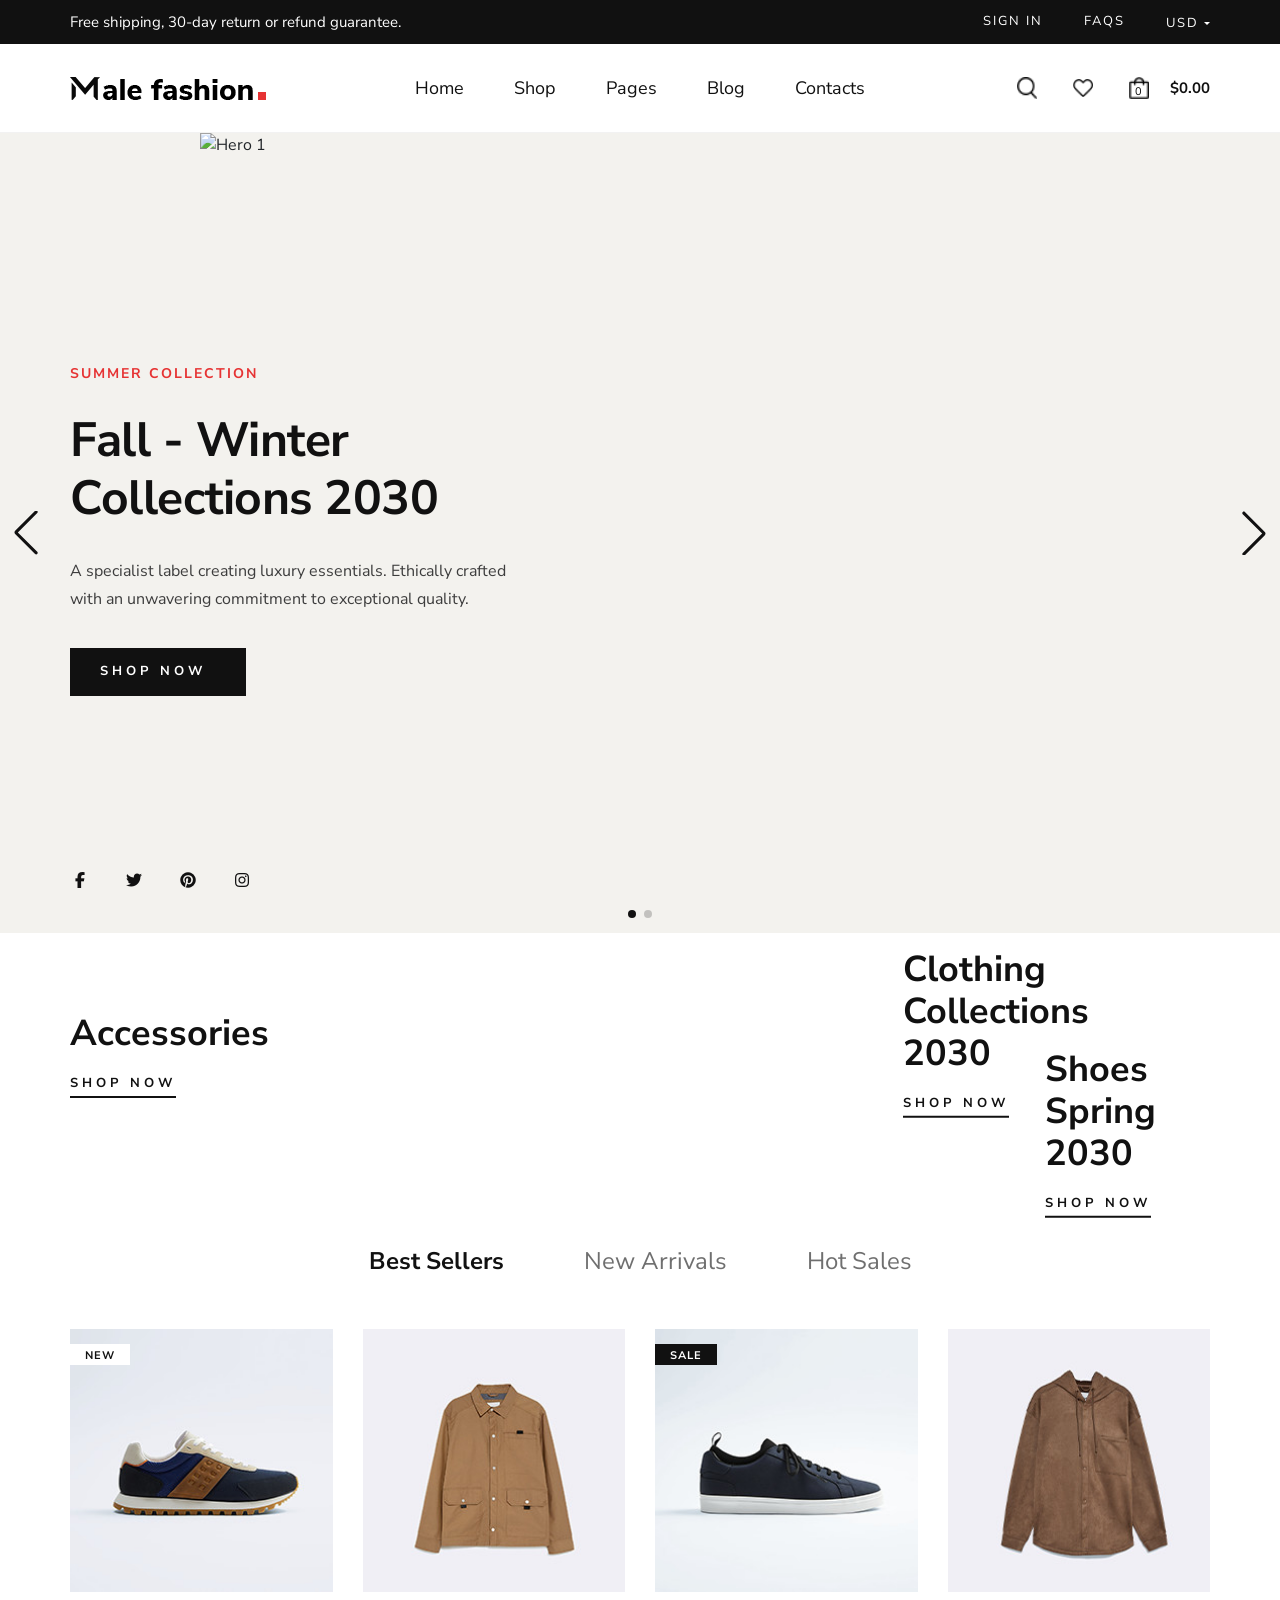
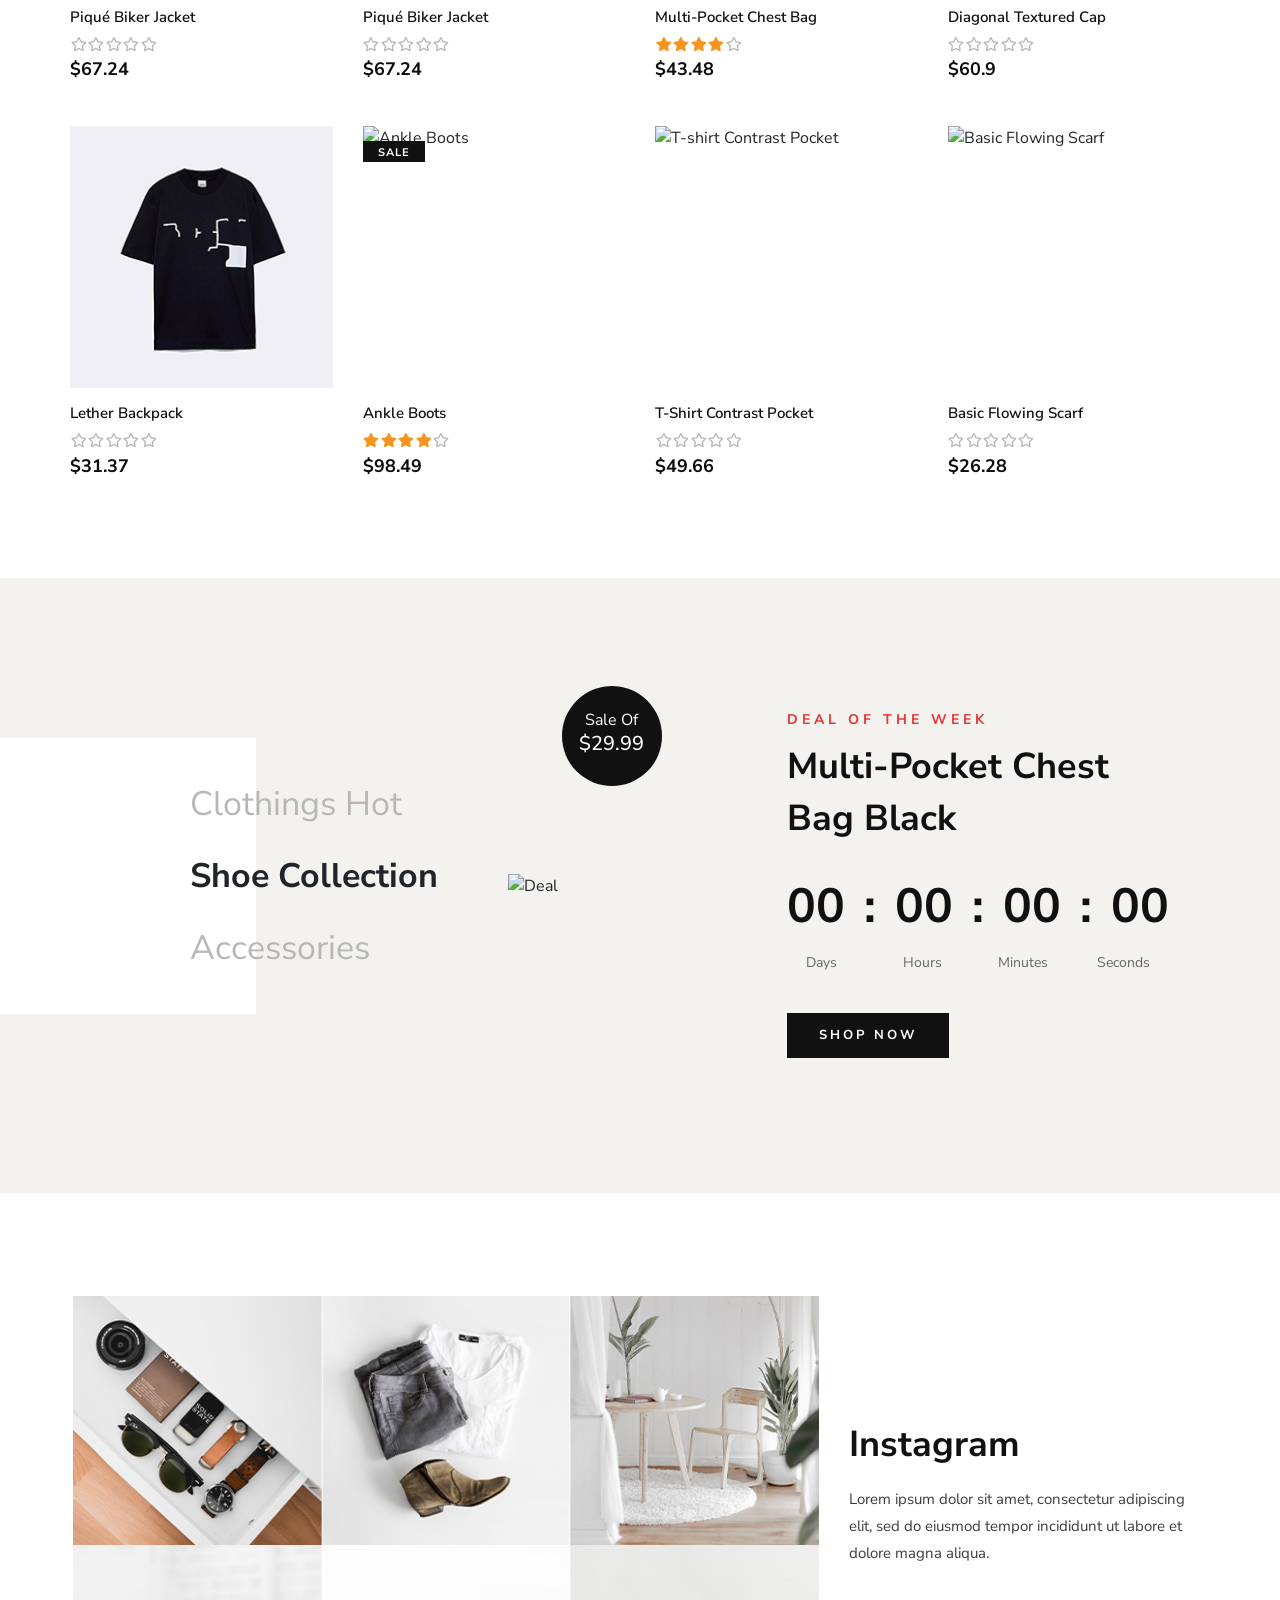
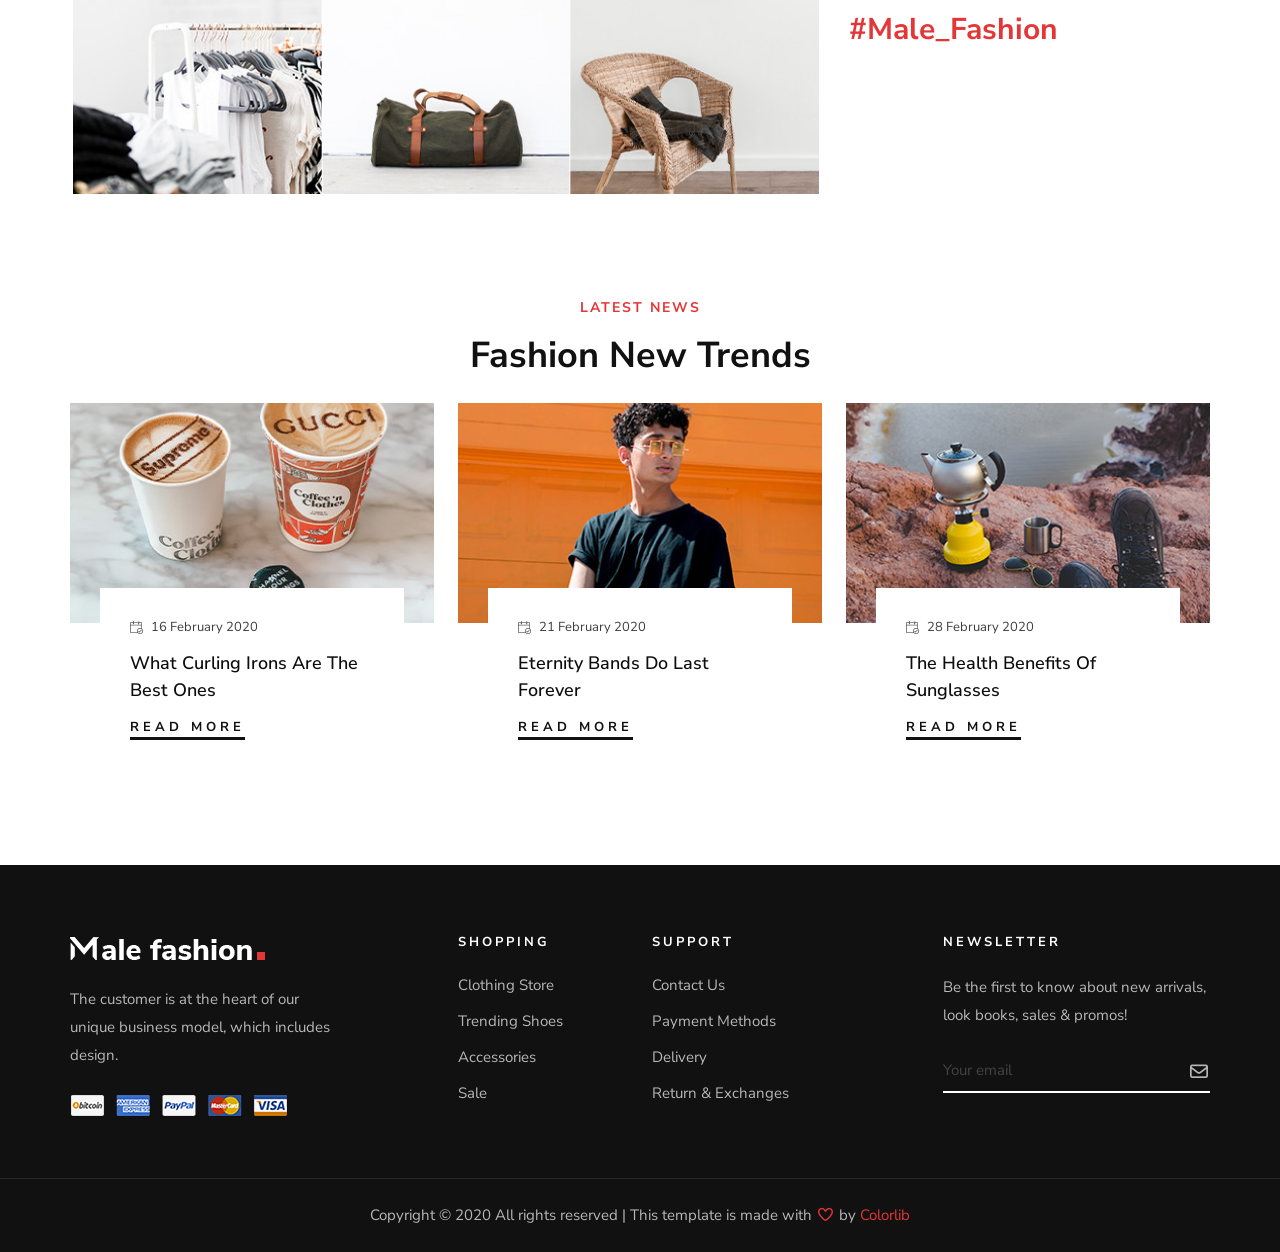
==== commit 1d2938c2: "tạm thời lúc 1:08" ====
--- a/index.html
+++ b/index.html
@@ -4,9 +4,9 @@
     <meta charset="UTF-8">
     <meta name="viewport" content="width=device-width, initial-scale=1.0">
     <title>Male-Fashion | Template</title>
-    <link rel="stylesheet" href="assets/library/bootstrap/css/bootstrap.min.css">
-    <link rel="stylesheet" href="assets/library/fontawesome/css/all.min.css">
-    <link rel="stylesheet" href="assets/library/vendor/swiper-bundle.min.css">
+    <link rel="stylesheet" href="assets/vendors/bootstrap/css/bootstrap.min.css">
+    <link rel="stylesheet" href="assets/vendors/fontawesome/css/all.min.css">
+    <link rel="stylesheet" href="assets/vendors/swiper/swiper-bundle.min.css">
     <link rel="stylesheet" href="assets/css/style.css">
     
 </head>
@@ -35,7 +35,7 @@
         <nav class="navbar navbar-expand-lg">
             <div class="container">
                 <a class="navbar-brand logo" href="index.html">
-                    <img src="image/logo.png" alt="Male Fashion">
+                    <img src="uploads/footer/logo.png" alt="Male Fashion">
                 </a>
                 <button class="navbar-toggler" type="button" data-bs-toggle="collapse" data-bs-target="#navMenu">
                     <span class="navbar-toggler-icon"></span>
@@ -48,16 +48,20 @@
                             <a class="nav-link dropdown-toggle" href="#" data-bs-toggle="dropdown">Pages</a>
                             <ul class="dropdown-menu">
                                 <li><a class="dropdown-item" href="about.html">About Us</a></li>
+                                <li><a class="dropdown-item" href="shop-details.html">Shop Details</a></li>
+                                <li><a class="dropdown-item" href="shopping-cart.html">Shopping Cart</a></li>
+                                <li><a class="dropdown-item" href="checkout.html">Check Out</a></li>
+                                <li><a class="dropdown-item" href="blog-details.html">Blog Details</a></li>
                             </ul>
                         </li>
                         <li class="nav-item"><a class="nav-link" href="blog.html">Blog</a></li>
                         <li class="nav-item"><a class="nav-link" href="contact.html">Contacts</a></li>
                     </ul>
                     <div class="header-icons d-flex align-items-center gap-3">
-                        <a href="#"><img src="assets/icon/search.png" alt=""></a>
-                        <a href="#"><img src="assets/icon/heart.png" alt=""></a>
+                        <a href="#"><img src="assets/img/search.png" alt=""></a>
+                        <a href="#"><img src="assets/img/heart.png" alt=""></a>
                         <a href="#">
-                            <img src="assets/icon/cart.png" alt="">
+                            <img src="assets/img/cart.png" alt="">
                             <span>0</span>
                         </a>
                         <span class="cart-total">$0.00</span>
@@ -71,7 +75,7 @@
         <div class="swiper hero-swiper">
             <div class="swiper-wrapper">
                 <div class="swiper-slide">
-                    <img src="image/hero-1.jpg" alt="Hero 1" class="hero-bg">
+                    <img src="uploads/hero/hero-1.jpg" alt="Hero 1" class="hero-bg">
                     <div class="container hero-container">
                         <div class="hero-content">
                             <span class="hero-subtitle">Summer Collection</span>
@@ -89,7 +93,7 @@
                 </div>
 
                 <div class="swiper-slide">
-                    <img src="image/hero-2.jpg" alt="Hero 2" class="hero-bg">
+                    <img src="uploads/hero/hero-2.jpg" alt="Hero 2" class="hero-bg">
                     <div class="container hero-container">
                         <div class="hero-content">
                             <span class="hero-subtitle">Summer Collection</span>
@@ -123,7 +127,7 @@
                             <a href="#" class="banner-link">Shop now</a>
                         </div>
                         <div class="banner-item-pic">
-                            <img src="image/banner-1.jpg" alt="">
+                            <img src="uploads/banner/banner-1.jpg" alt="">
                         </div>
                     </div>
                 </div>
@@ -131,7 +135,7 @@
                 <div class="col-lg-5">
                     <div class="banner-item banner-item--middle">
                         <div class="banner-item-pic">
-                            <img src="image/banner-2.jpg" alt="">
+                            <img src="uploads/banner/banner-2.jpg" alt="">
                         </div>
                         <div class="banner-item-text">
                             <h2 class="banner-heading">Accessories</h2>
@@ -147,7 +151,7 @@
                             <a href="#" class="banner-link">Shop now</a>
                         </div>
                         <div class="banner-item-pic">
-                            <img src="image/banner-3.jpg" alt="">
+                            <img src="uploads/banner/banner-3.jpg" alt="">
                         </div>
                     </div>
                 </div>
@@ -177,12 +181,12 @@
     <div class="col-xl-3 col-lg-3 col-md-4 col-sm-6 col-12" data-tab="best-sellers new-arrivals">
         <div class="mf-product__card">
             <div class="mf-product__img-wrap">
-                <img src="image/g1.jpg" alt="Piqué Biker Jacket" class="mf-product__img">
+                <img src="uploads/shop/g1.jpg" alt="Piqué Biker Jacket" class="mf-product__img">
                 <span class="mf-product__badge mf-product__badge--new">New</span>
                 <div class="mf-product__actions">
-                    <a href="#" class="mf-product__action-btn"><img src="assets/icon/heart.png" alt="Wishlist"></a>
-                    <a href="#" class="mf-product__action-btn"><img src="assets/icon/compare.png" alt="Compare"></a>
-                    <a href="#" class="mf-product__action-btn"><img src="assets/icon/search.png" alt="Quick View"></a>
+                    <a href="#" class="mf-product__action-btn"><img src="assets/img/heart.png" alt="Wishlist"></a>
+                    <a href="#" class="mf-product__action-btn"><img src="assets/img/compare.png" alt="Compare"></a>
+                    <a href="#" class="mf-product__action-btn"><img src="assets/img/search.png" alt="Quick View"></a>
                 </div>
             </div>
             <div class="mf-product__info">
@@ -212,11 +216,11 @@
     <div class="col-xl-3 col-lg-3 col-md-4 col-sm-6 col-12" data-tab="best-sellers hot-sales">
         <div class="mf-product__card">
             <div class="mf-product__img-wrap">
-                <img src="image/g2.jpg" alt="Piqué Biker Jacket" class="mf-product__img">
+                <img src="uploads/shop/g2.jpg" alt="Piqué Biker Jacket" class="mf-product__img">
                 <div class="mf-product__actions">
-                    <a href="#" class="mf-product__action-btn"><img src="assets/icon/heart.png" alt="Wishlist"></a>
-                    <a href="#" class="mf-product__action-btn"><img src="assets/icon/compare.png" alt="Compare"></a>
-                    <a href="#" class="mf-product__action-btn"><img src="assets/icon/search.png" alt="Quick View"></a>
+                    <a href="#" class="mf-product__action-btn"><img src="assets/img/heart.png" alt="Wishlist"></a>
+                    <a href="#" class="mf-product__action-btn"><img src="assets/img/compare.png" alt="Compare"></a>
+                    <a href="#" class="mf-product__action-btn"><img src="assets/img/search.png" alt="Quick View"></a>
                 </div>
             </div>
             <div class="mf-product__info">
@@ -246,12 +250,12 @@
     <div class="col-xl-3 col-lg-3 col-md-4 col-sm-6 col-12" data-tab="best-sellers new-arrivals">
         <div class="mf-product__card">
             <div class="mf-product__img-wrap">
-                <img src="image/g3.jpg" alt="Multi-pocket Chest Bag" class="mf-product__img">
+                <img src="uploads/shop/g3.jpg" alt="Multi-pocket Chest Bag" class="mf-product__img">
                 <span class="mf-product__badge mf-product__badge--sale">Sale</span>
                 <div class="mf-product__actions">
-                    <a href="#" class="mf-product__action-btn"><img src="assets/icon/heart.png" alt="Wishlist"></a>
-                    <a href="#" class="mf-product__action-btn"><img src="assets/icon/compare.png" alt="Compare"></a>
-                    <a href="#" class="mf-product__action-btn"><img src="assets/icon/search.png" alt="Quick View"></a>
+                    <a href="#" class="mf-product__action-btn"><img src="assets/img/heart.png" alt="Wishlist"></a>
+                    <a href="#" class="mf-product__action-btn"><img src="assets/img/compare.png" alt="Compare"></a>
+                    <a href="#" class="mf-product__action-btn"><img src="assets/img/search.png" alt="Quick View"></a>
                 </div>
             </div>
             <div class="mf-product__info">
@@ -281,11 +285,11 @@
     <div class="col-xl-3 col-lg-3 col-md-4 col-sm-6 col-12" data-tab="best-sellers hot-sales">
         <div class="mf-product__card">
             <div class="mf-product__img-wrap">
-                <img src="image/g4.jpg" alt="Diagonal Textured Cap" class="mf-product__img">
+                <img src="uploads/shop/g4.jpg" alt="Diagonal Textured Cap" class="mf-product__img">
                 <div class="mf-product__actions">
-                    <a href="#" class="mf-product__action-btn"><img src="assets/icon/heart.png" alt="Wishlist"></a>
-                    <a href="#" class="mf-product__action-btn"><img src="assets/icon/compare.png" alt="Compare"></a>
-                    <a href="#" class="mf-product__action-btn"><img src="assets/icon/search.png" alt="Quick View"></a>
+                    <a href="#" class="mf-product__action-btn"><img src="assets/img/heart.png" alt="Wishlist"></a>
+                    <a href="#" class="mf-product__action-btn"><img src="assets/img/compare.png" alt="Compare"></a>
+                    <a href="#" class="mf-product__action-btn"><img src="assets/img/search.png" alt="Quick View"></a>
                 </div>
             </div>
             <div class="mf-product__info">
@@ -315,11 +319,11 @@
     <div class="col-xl-3 col-lg-3 col-md-4 col-sm-6 col-12" data-tab="best-sellers new-arrivals">
         <div class="mf-product__card">
             <div class="mf-product__img-wrap">
-                <img src="image/g5.jpg" alt="Lether Backpack" class="mf-product__img">
+                <img src="uploads/shop/g5.jpg" alt="Lether Backpack" class="mf-product__img">
                 <div class="mf-product__actions">
-                    <a href="#" class="mf-product__action-btn"><img src="assets/icon/heart.png" alt="Wishlist"></a>
-                    <a href="#" class="mf-product__action-btn"><img src="assets/icon/compare.png" alt="Compare"></a>
-                    <a href="#" class="mf-product__action-btn"><img src="assets/icon/search.png" alt="Quick View"></a>
+                    <a href="#" class="mf-product__action-btn"><img src="assets/img/heart.png" alt="Wishlist"></a>
+                    <a href="#" class="mf-product__action-btn"><img src="assets/img/compare.png" alt="Compare"></a>
+                    <a href="#" class="mf-product__action-btn"><img src="assets/img/search.png" alt="Quick View"></a>
                 </div>
             </div>
             <div class="mf-product__info">
@@ -349,12 +353,12 @@
     <div class="col-xl-3 col-lg-3 col-md-4 col-sm-6 col-12" data-tab="best-sellers hot-sales">
         <div class="mf-product__card">
             <div class="mf-product__img-wrap">
-                <img src="image/g6.jpg" alt="Ankle Boots" class="mf-product__img">
+                <img src="uploads/shop/g6.jpg" alt="Ankle Boots" class="mf-product__img">
                 <span class="mf-product__badge mf-product__badge--sale">Sale</span>
                 <div class="mf-product__actions">
-                    <a href="#" class="mf-product__action-btn"><img src="assets/icon/heart.png" alt="Wishlist"></a>
-                    <a href="#" class="mf-product__action-btn"><img src="assets/icon/compare.png" alt="Compare"></a>
-                    <a href="#" class="mf-product__action-btn"><img src="assets/icon/search.png" alt="Quick View"></a>
+                    <a href="#" class="mf-product__action-btn"><img src="assets/img/heart.png" alt="Wishlist"></a>
+                    <a href="#" class="mf-product__action-btn"><img src="assets/img/compare.png" alt="Compare"></a>
+                    <a href="#" class="mf-product__action-btn"><img src="assets/img/search.png" alt="Quick View"></a>
                 </div>
             </div>
             <div class="mf-product__info">
@@ -384,11 +388,11 @@
     <div class="col-xl-3 col-lg-3 col-md-4 col-sm-6 col-12" data-tab="best-sellers new-arrivals">
         <div class="mf-product__card">
             <div class="mf-product__img-wrap">
-                <img src="image/g7.jpg" alt="T-shirt Contrast Pocket" class="mf-product__img">
+                <img src="uploads/shop/g7.jpg" alt="T-shirt Contrast Pocket" class="mf-product__img">
                 <div class="mf-product__actions">
-                    <a href="#" class="mf-product__action-btn"><img src="assets/icon/heart.png" alt="Wishlist"></a>
-                    <a href="#" class="mf-product__action-btn"><img src="assets/icon/compare.png" alt="Compare"></a>
-                    <a href="#" class="mf-product__action-btn"><img src="assets/icon/search.png" alt="Quick View"></a>
+                    <a href="#" class="mf-product__action-btn"><img src="assets/img/heart.png" alt="Wishlist"></a>
+                    <a href="#" class="mf-product__action-btn"><img src="assets/img/compare.png" alt="Compare"></a>
+                    <a href="#" class="mf-product__action-btn"><img src="assets/img/search.png" alt="Quick View"></a>
                 </div>
             </div>
             <div class="mf-product__info">
@@ -418,11 +422,11 @@
     <div class="col-xl-3 col-lg-3 col-md-4 col-sm-6 col-12" data-tab="best-sellers hot-sales">
         <div class="mf-product__card">
             <div class="mf-product__img-wrap">
-                <img src="image/g8.jpg" alt="Basic Flowing Scarf" class="mf-product__img">
+                <img src="uploads/shop/g8.jpg" alt="Basic Flowing Scarf" class="mf-product__img">
                 <div class="mf-product__actions">
-                    <a href="#" class="mf-product__action-btn"><img src="assets/icon/heart.png" alt="Wishlist"></a>
-                    <a href="#" class="mf-product__action-btn"><img src="assets/icon/compare.png" alt="Compare"></a>
-                    <a href="#" class="mf-product__action-btn"><img src="assets/icon/search.png" alt="Quick View"></a>
+                    <a href="#" class="mf-product__action-btn"><img src="assets/img/heart.png" alt="Wishlist"></a>
+                    <a href="#" class="mf-product__action-btn"><img src="assets/img/compare.png" alt="Compare"></a>
+                    <a href="#" class="mf-product__action-btn"><img src="assets/img/search.png" alt="Quick View"></a>
                 </div>
             </div>
             <div class="mf-product__info">
@@ -474,7 +478,7 @@
                         <h5>$29.99</h5>
                     </div>
 
-                    <img src="image/g9.png" alt="Deal" class="mf-deal__img">
+                    <img src="uploads/shop/g9.png" alt="Deal" class="mf-deal__img">
 
                 </div>
             </div>
@@ -523,44 +527,44 @@
                 <div class="col-lg-8">
                     <div class="mf-instagram__gallery">
                         <div class="mf-instagram__item">
-                            <img src="image/instagram-1.jpg" alt="Instagram 1" class="mf-instagram__img">
+                            <img src="uploads/instagram/instagram-1.jpg" alt="Instagram 1" class="mf-instagram__img">
                             <div class="mf-instagram__overlay">
-                                <a href="#"><img src="image/instagram.png" alt="Instagram"></a>
+                                <a href="#"><img src="uploads/instagram/instagram.png" alt="Instagram"></a>
                             </div>
                         </div>
 
                         <div class="mf-instagram__item">
-                            <img src="image/instagram-2.jpg" alt="Instagram 2" class="mf-instagram__img">
+                            <img src="uploads/instagram/instagram-2.jpg" alt="Instagram 2" class="mf-instagram__img">
                             <div class="mf-instagram__overlay">
-                                <a href="#"><img src="image/instagram.png" alt="Instagram"></a>
+                                <a href="#"><img src="uploads/instagram/instagram.png" alt="Instagram"></a>
                             </div>
                         </div>
 
                         <div class="mf-instagram__item">
-                            <img src="image/instagram-3.jpg" alt="Instagram 3" class="mf-instagram__img">
+                            <img src="uploads/instagram/instagram-3.jpg" alt="Instagram 3" class="mf-instagram__img">
                             <div class="mf-instagram__overlay">
-                                <a href="#"><img src="image/instagram.png" alt="Instagram"></a>
+                                <a href="#"><img src="uploads/instagram/instagram.png" alt="Instagram"></a>
                             </div>
                         </div>
 
                         <div class="mf-instagram__item">
-                            <img src="image/instagram-4.jpg" alt="Instagram 4" class="mf-instagram__img">
+                            <img src="uploads/instagram/instagram-4.jpg" alt="Instagram 4" class="mf-instagram__img">
                             <div class="mf-instagram__overlay">
-                                <a href="#"><img src="image/instagram.png" alt="Instagram"></a>
+                                <a href="#"><img src="uploads/instagram/instagram.png" alt="Instagram"></a>
                             </div>
                         </div>
 
                         <div class="mf-instagram__item">
-                            <img src="image/instagram-5.jpg" alt="Instagram 5" class="mf-instagram__img">
+                            <img src="uploads/instagram/instagram-5.jpg" alt="Instagram 5" class="mf-instagram__img">
                             <div class="mf-instagram__overlay">
-                                <a href="#"><img src="image/instagram.png" alt="Instagram"></a>
+                                <a href="#"><img src="uploads/instagram/instagram.png" alt="Instagram"></a>
                             </div>
                         </div>
 
                         <div class="mf-instagram__item">
-                            <img src="image/instagram-6.jpg" alt="Instagram 6" class="mf-instagram__img">
+                            <img src="uploads/instagram/instagram-6.jpg" alt="Instagram 6" class="mf-instagram__img">
                             <div class="mf-instagram__overlay">
-                                <a href="#"><img src="image/instagram.png" alt="Instagram"></a>
+                                <a href="#"><img src="uploads/instagram/instagram.png" alt="Instagram"></a>
                             </div>
                         </div>
                     </div>
@@ -591,7 +595,7 @@
                 <div class="col-lg-4 col-md-4 col-12">
                     <div class="mf-blog__card">
                         <div class="mf-blog__img-wrap">
-                            <img src="image/blog-1.jpg" alt="Blog 1" class="mf-blog__img">
+                            <img src="uploads/blog/blog-1.jpg" alt="Blog 1" class="mf-blog__img">
                         </div>
                         <div class="mf-blog__body">
                             <div class="mf-blog__meta d-flex align-items-center gap-2">
@@ -609,11 +613,11 @@
                 <div class="col-lg-4 col-md-4 col-12">
                     <div class="mf-blog__card">
                         <div class="mf-blog__img-wrap">
-                            <img src="image/blog-2.jpg" alt="Blog 2" class="mf-blog__img">
+                            <img src="uploads/blog/blog-2.jpg" alt="Blog 2" class="mf-blog__img">
                         </div>
                         <div class="mf-blog__body">
                             <div class="mf-blog__meta d-flex align-items-center gap-2">
-                                <img src="assets/icon/calendar.png" alt="Date">
+                                <img src="assets/img/calendar.png" alt="Date">
                                 <span>21 February 2020</span>
                             </div>
                             <h5 class="mf-blog__title">
@@ -627,11 +631,11 @@
                 <div class="col-lg-4 col-md-4 col-12">
                     <div class="mf-blog__card">
                         <div class="mf-blog__img-wrap">
-                            <img src="image/blog-3.jpg" alt="Blog 3" class="mf-blog__img">
+                            <img src="uploads/blog/blog-3.jpg" alt="Blog 3" class="mf-blog__img">
                         </div>
                         <div class="mf-blog__body">
                             <div class="mf-blog__meta d-flex align-items-center gap-2">
-                                <img src="assets/icon/calendar.png" alt="Date">
+                                <img src="assets/img/calendar.png" alt="Date">
                                 <span>28 February 2020</span>
                             </div>
                             <h5 class="mf-blog__title">
@@ -651,13 +655,13 @@
                 <div class="col-lg-3 col-md-6 col-12">
                     <div class="mf-footer__about">
                         <a href="#" class="mf-footer__logo">
-                            <img src="image/footer-logo.png" alt="Male Fashion">
+                            <img src="uploads/footer/footer-logo.png" alt="Male Fashion">
                         </a>
                         <p class="mf-footer__desc">
                             The customer is at the heart of our unique business model, which includes design.
                         </p>
                         <a href="#" class="mf-footer__payment">
-                            <img src="image/payment.png" alt="Payment Methods">
+                            <img src="uploads/footer/payment.png" alt="Payment Methods">
                         </a>
                     </div>
                 </div>
@@ -713,8 +717,8 @@
             </div>
         </div>
     </footer>
-    <script src="assets/library/vendor/swiper-bundle.min.js"></script>
-    <script src="assets/library/bootstrap/js/bootstrap.bundle.min.js"></script>
+    <script src="assets/vendors/swiper/swiper-bundle.min.js"></script>
+    <script src="assets/vendors/bootstrap/js/bootstrap.bundle.min.js"></script>
     <script src="assets/js/main.js"></script>
     
 </body>
--- a/assets/css/style.css
+++ b/assets/css/style.css
@@ -1,12 +1,12 @@
 @font-face {
     font-family: 'Nunito Sans';
-    src: url('../library/fonts/NunitoSans-VariableFont_YTLC,opsz,wdth,wght.ttf');
+    src: url('../fonts/NunitoSans-VariableFont_YTLC,opsz,wdth,wght.ttf');
     font-weight: 100 900;
     font-style: normal;
 }
 @font-face {
     font-family: 'Nunito Sans';
-    src: url('../library/fonts/NunitoSans-Italic-VariableFont_YTLC,opsz,wdth,wght.ttf');
+    src: url('../fonts/NunitoSans-Italic-VariableFont_YTLC,opsz,wdth,wght.ttf');
     font-weight: 100 900;
     font-style: italic;
 }
@@ -20,7 +20,6 @@
 }
 
 body {
-    /* Đổi về Nunito Sans vì ní đã có sẵn font này nội bộ */
     font-family: 'Nunito Sans', sans-serif; 
     overflow-x: hidden;
 }
@@ -74,6 +73,27 @@
     position: absolute;
     left: 6px;
     top: 15px;
+}
+/* DROPDOWN MENU */
+.navbar .dropdown-menu {
+    background-color: #111111;
+    border: none;
+    border-radius: 0;
+    line-height: 10px;
+    min-width: 150px;
+}
+
+.navbar .dropdown-item {
+    color: #ffffff;
+    font-size: 14px;
+    font-weight: 400;
+    padding: 10px 25px;
+    transition: color 0.2s, background-color 0.2s;
+}
+
+.navbar .dropdown-item:hover,
+.navbar .dropdown-item:focus {
+    background-color: #111111;
 }
 
 .navbar {
@@ -1089,7 +1109,7 @@
     border: none;
     padding: 0;
     cursor: pointer;
-    color: rgba(255, 255, 255, 0.5);  /* màu cho icon fa */
+    color: rgba(255, 255, 255, 0.5);  
     font-size: 18px;
     line-height: 1;
 }
@@ -1116,4 +1136,86 @@
 }
 .mf-newsletter i{
     color:#b7b7b7;
+}
+
+
+
+@media (max-width: 768px) {
+    .hero-bg {
+        left: 0;
+        object-position: center center;
+    }
+
+    .swiper-slide .container {
+        padding-top: 80px;
+    }
+
+    .hero {
+        height: 500px;
+    }
+
+    .hero-title {
+        font-size: 28px;
+    }
+
+    .hero-content {
+        max-width: 100%;
+    }
+
+    .hero-social {
+        display: none;
+    }
+    .text {
+        margin-left: 20px;
+    }
+
+    .mf-categories__item {
+        font-size: 22px;
+    }
+
+    .mf-deal__content {
+        padding: 30px 20px;
+        min-height: unset;
+    }
+    .banner-item--large .banner-item-text,
+    .banner-item--last .banner-item-text {
+        position: static;
+        transform: none;
+        max-width: 100%;
+        padding: 15px 0;
+    }
+
+    .banner-item--middle {
+        margin-top: 0;
+    }
+
+    .banner-item--last {
+        margin-top: 0;
+    }
+    .mf-instagram__text {
+        width: 100%;
+        height: auto;
+        padding: 30px 15px;
+    }
+     html, body {
+        width: 100%;
+        max-width: 100vw;
+        overflow-x: hidden;
+        margin: 0;
+        padding: 0;
+    }
+
+    .container {
+        width: 100% !important;
+        max-width: 100% !important;
+        padding-left: 15px !important;
+        padding-right: 15px !important;
+        margin-left: auto !important;
+        margin-right: auto !important;
+    }
+
+    .hero-bg {
+        left: 0;
+        object-position: center center;
+    }
 }
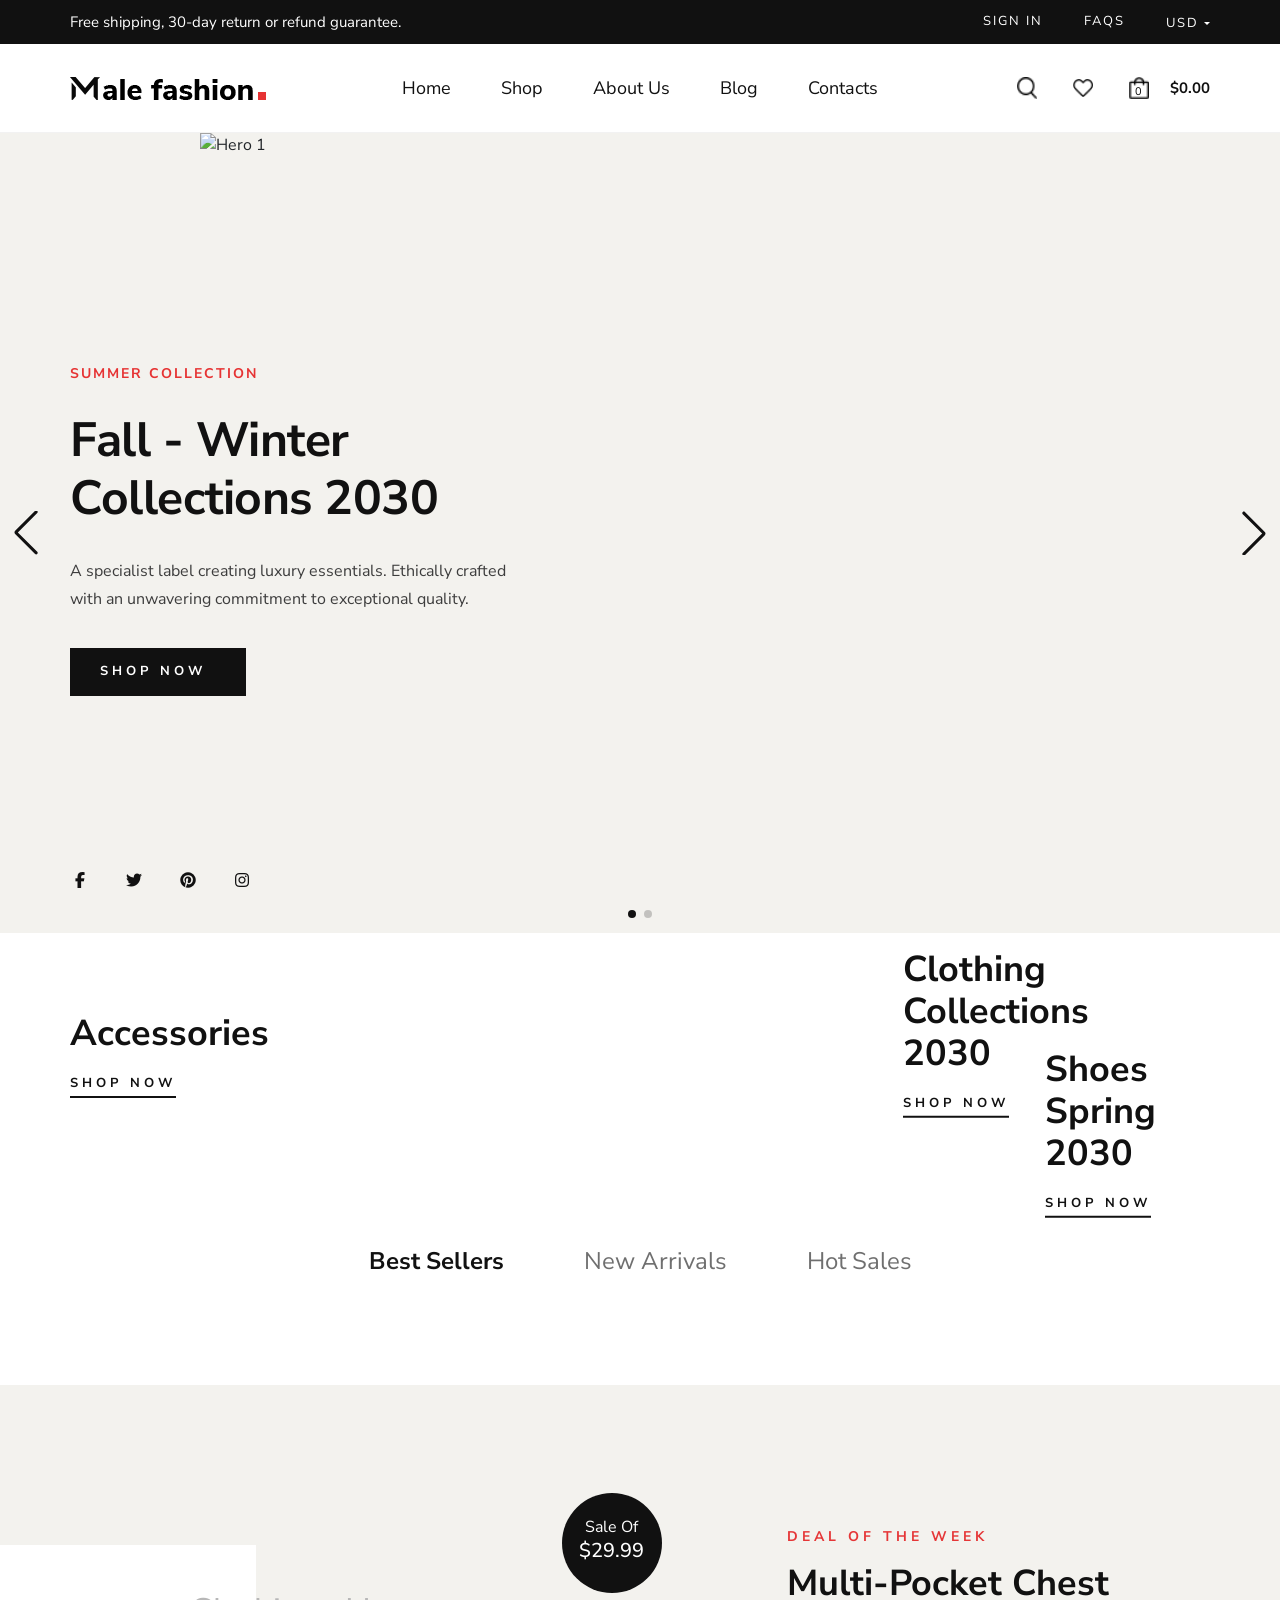
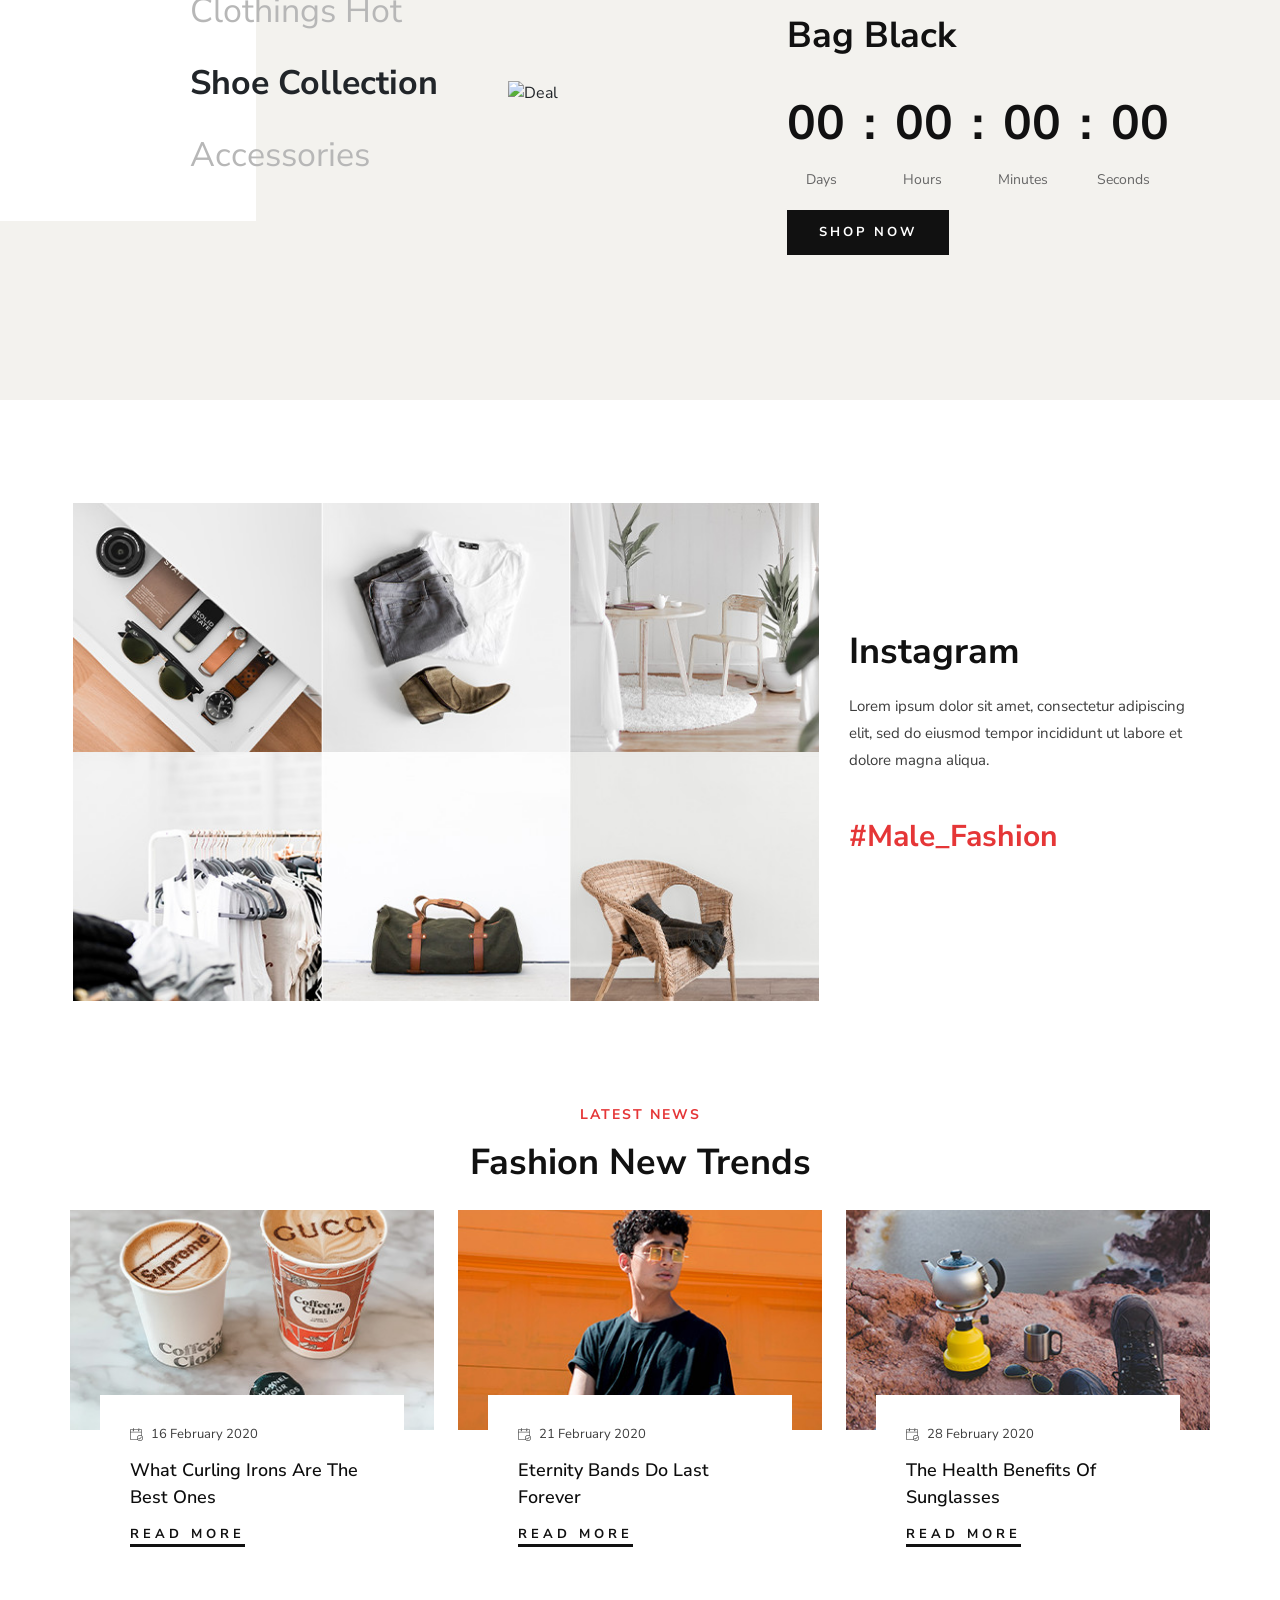
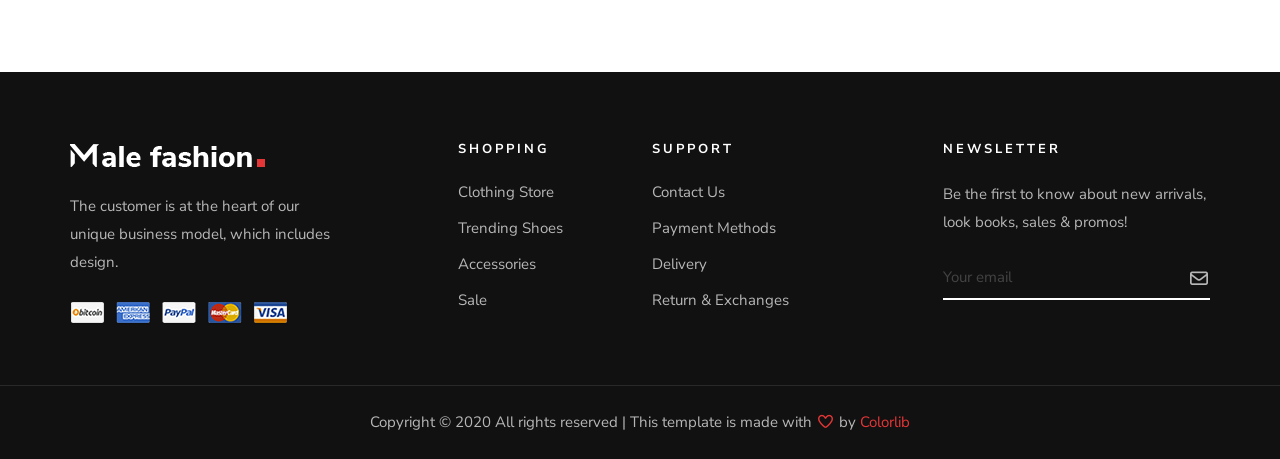
==== commit 51c30401: "cập nhật lại about và index" ====
--- a/index.html
+++ b/index.html
@@ -8,7 +8,6 @@
     <link rel="stylesheet" href="assets/vendors/fontawesome/css/all.min.css">
     <link rel="stylesheet" href="assets/vendors/swiper/swiper-bundle.min.css">
     <link rel="stylesheet" href="assets/css/style.css">
-    
 </head>
 <body>
 <!-- HTML của trần quốc tuấn -->
@@ -44,23 +43,14 @@
                     <ul class="navbar-nav mx-auto nav-list">
                         <li class="nav-item"><a class="nav-link active" href="index.html">Home</a></li>
                         <li class="nav-item"><a class="nav-link" href="shop.html">Shop</a></li>
-                        <li class="nav-item dropdown">
-                            <a class="nav-link dropdown-toggle" href="#" data-bs-toggle="dropdown">Pages</a>
-                            <ul class="dropdown-menu">
-                                <li><a class="dropdown-item" href="about.html">About Us</a></li>
-                                <li><a class="dropdown-item" href="shop-details.html">Shop Details</a></li>
-                                <li><a class="dropdown-item" href="shopping-cart.html">Shopping Cart</a></li>
-                                <li><a class="dropdown-item" href="checkout.html">Check Out</a></li>
-                                <li><a class="dropdown-item" href="blog-details.html">Blog Details</a></li>
-                            </ul>
-                        </li>
+                        <li class="nav-item"><a class="nav-link" href="about.html">About us</a></li>
                         <li class="nav-item"><a class="nav-link" href="blog.html">Blog</a></li>
                         <li class="nav-item"><a class="nav-link" href="contact.html">Contacts</a></li>
                     </ul>
                     <div class="header-icons d-flex align-items-center gap-3">
                         <a href="#"><img src="assets/img/search.png" alt=""></a>
                         <a href="#"><img src="assets/img/heart.png" alt=""></a>
-                        <a href="#">
+                        <a href="shopping-cart.html" class="cart-link d-flex align-items-center gap-1">
                             <img src="assets/img/cart.png" alt="">
                             <span>0</span>
                         </a>
@@ -81,17 +71,16 @@
                             <span class="hero-subtitle">Summer Collection</span>
                             <h2 class="hero-title">Fall - Winter Collections 2030</h2>
                             <p class="hero-desc">A specialist label creating luxury essentials. Ethically crafted with an unwavering commitment to exceptional quality.</p>
-                            <a href="#" class="btn-custom">Shop now <span class="arrow_right"></span></a>
+                            <a href="shop.html" class="btn-custom">Shop now <span class="arrow_right"></span></a>
                         </div>
                         <div class="hero-social">
-                            <a href="#"><i class="fab fa-facebook-f"></i></a>   
+                            <a href="#"><i class="fab fa-facebook-f"></i></a>
                             <a href="#"><i class="fab fa-twitter"></i></a>
                             <a href="#"><i class="fab fa-pinterest"></i></a>
                             <a href="#"><i class="fab fa-instagram"></i></a>
                         </div>
                     </div>
                 </div>
-
                 <div class="swiper-slide">
                     <img src="uploads/hero/hero-2.jpg" alt="Hero 2" class="hero-bg">
                     <div class="container hero-container">
@@ -99,7 +88,7 @@
                             <span class="hero-subtitle">Summer Collection</span>
                             <h2 class="hero-title">Fall - Winter Collections 2030</h2>
                             <p class="hero-desc">A specialist label creating luxury essentials. Ethically crafted with an unwavering commitment to exceptional quality.</p>
-                            <a href="#" class="btn-custom">Shop now <span class="arrow_right"></span></a>
+                            <a href="shop.html" class="btn-custom">Shop now <span class="arrow_right"></span></a>
                         </div>
                         <div class="hero-social">
                             <a href="#"><i class="fab fa-facebook-f"></i></a>
@@ -110,7 +99,6 @@
                     </div>
                 </div>
             </div>
-
             <div class="swiper-button-prev"></div>
             <div class="swiper-button-next"></div>
             <div class="swiper-pagination"></div>
@@ -124,14 +112,13 @@
                     <div class="banner-item banner-item--large">
                         <div class="banner-item-text">
                             <h2 class="banner-heading">Clothing Collections 2030</h2>
-                            <a href="#" class="banner-link">Shop now</a>
+                            <a href="shop.html" class="banner-link">Shop now</a>
                         </div>
                         <div class="banner-item-pic">
                             <img src="uploads/banner/banner-1.jpg" alt="">
                         </div>
                     </div>
                 </div>
-
                 <div class="col-lg-5">
                     <div class="banner-item banner-item--middle">
                         <div class="banner-item-pic">
@@ -139,16 +126,15 @@
                         </div>
                         <div class="banner-item-text">
                             <h2 class="banner-heading">Accessories</h2>
-                            <a href="#" class="banner-link">Shop now</a>
-                        </div>
-                    </div>
-                </div>
-
+                            <a href="shop.html" class="banner-link">Shop now</a>
+                        </div>
+                    </div>
+                </div>
                 <div class="col-lg-7">
                     <div class="banner-item banner-item--last">
                         <div class="banner-item-text">
                             <h2 class="banner-heading">Shoes Spring 2030</h2>
-                            <a href="#" class="banner-link">Shop now</a>
+                            <a href="shop.html" class="banner-link">Shop now</a>
                         </div>
                         <div class="banner-item-pic">
                             <img src="uploads/banner/banner-3.jpg" alt="">
@@ -159,8 +145,8 @@
         </div>
     </section>
 
-<!-- HTML của  nguyễn khương tịnh -->
-        <section class="mf-product">
+<!-- HTML của nguyễn khương tịnh -->
+    <section class="mf-product">
         <div class="container">
             <div class="mf-tabs">
                 <ul class="mf-tabs__list list-unstyled d-flex mb-0">
@@ -176,354 +162,69 @@
                 </ul>
             </div>
 
-    <div class="row gx-custom gy-4 mf-product__grid">
-
-    <div class="col-xl-3 col-lg-3 col-md-4 col-sm-6 col-12" data-tab="best-sellers new-arrivals">
-        <div class="mf-product__card">
-            <div class="mf-product__img-wrap">
-                <img src="uploads/shop/g1.jpg" alt="Piqué Biker Jacket" class="mf-product__img">
-                <span class="mf-product__badge mf-product__badge--new">New</span>
-                <div class="mf-product__actions">
-                    <a href="#" class="mf-product__action-btn"><img src="assets/img/heart.png" alt="Wishlist"></a>
-                    <a href="#" class="mf-product__action-btn"><img src="assets/img/compare.png" alt="Compare"></a>
-                    <a href="#" class="mf-product__action-btn"><img src="assets/img/search.png" alt="Quick View"></a>
-                </div>
-            </div>
-            <div class="mf-product__info">
-                <div class="mf-product__name-wrap">
-                    <h6 class="mf-product__name">Piqué Biker Jacket</h6>
-                    <a href="#" class="mf-btn mf-btn--cart-hover">+ Add To Cart</a>
-                </div>
-                <div class="mf-product__stars">
-                    <i class="fa-regular fa-star"></i>
-                    <i class="fa-regular fa-star"></i>
-                    <i class="fa-regular fa-star"></i>
-                    <i class="fa-regular fa-star"></i>
-                    <i class="fa-regular fa-star"></i>
-                </div>
-                <div class="mf-product__bottom">
-                    <div class="mf-product__price">$67.24</div>
-                    <div class="mf-product__colors">
-                        <span class="mf-product__color" style="background:#5e64d1;"></span>
-                        <span class="mf-product__color" style="background:#404a47;"></span>
-                        <span class="mf-product__color" style="background:#d5a667;"></span>
-                    </div>
-                </div>
-            </div>
-        </div>
-    </div>
-
-    <div class="col-xl-3 col-lg-3 col-md-4 col-sm-6 col-12" data-tab="best-sellers hot-sales">
-        <div class="mf-product__card">
-            <div class="mf-product__img-wrap">
-                <img src="uploads/shop/g2.jpg" alt="Piqué Biker Jacket" class="mf-product__img">
-                <div class="mf-product__actions">
-                    <a href="#" class="mf-product__action-btn"><img src="assets/img/heart.png" alt="Wishlist"></a>
-                    <a href="#" class="mf-product__action-btn"><img src="assets/img/compare.png" alt="Compare"></a>
-                    <a href="#" class="mf-product__action-btn"><img src="assets/img/search.png" alt="Quick View"></a>
-                </div>
-            </div>
-            <div class="mf-product__info">
-                <div class="mf-product__name-wrap">
-                    <h6 class="mf-product__name">Piqué Biker Jacket</h6>
-                    <a href="#" class="mf-btn mf-btn--cart-hover">+ Add To Cart</a>
-                </div>
-                <div class="mf-product__stars">
-                    <i class="fa-regular fa-star"></i>
-                    <i class="fa-regular fa-star"></i>
-                    <i class="fa-regular fa-star"></i>
-                    <i class="fa-regular fa-star"></i>
-                    <i class="fa-regular fa-star"></i>
-                </div>
-                <div class="mf-product__bottom">
-                    <div class="mf-product__price">$67.24</div>
-                    <div class="mf-product__colors">
-                        <span class="mf-product__color" style="background:#5e64d1;"></span>
-                        <span class="mf-product__color" style="background:#404a47;"></span>
-                        <span class="mf-product__color" style="background:#d5a667;"></span>
-                    </div>
-                </div>
-            </div>
-        </div>
-    </div>
-
-    <div class="col-xl-3 col-lg-3 col-md-4 col-sm-6 col-12" data-tab="best-sellers new-arrivals">
-        <div class="mf-product__card">
-            <div class="mf-product__img-wrap">
-                <img src="uploads/shop/g3.jpg" alt="Multi-pocket Chest Bag" class="mf-product__img">
-                <span class="mf-product__badge mf-product__badge--sale">Sale</span>
-                <div class="mf-product__actions">
-                    <a href="#" class="mf-product__action-btn"><img src="assets/img/heart.png" alt="Wishlist"></a>
-                    <a href="#" class="mf-product__action-btn"><img src="assets/img/compare.png" alt="Compare"></a>
-                    <a href="#" class="mf-product__action-btn"><img src="assets/img/search.png" alt="Quick View"></a>
-                </div>
-            </div>
-            <div class="mf-product__info">
-                <div class="mf-product__name-wrap">
-                    <h6 class="mf-product__name">Multi-pocket Chest Bag</h6>
-                    <a href="#" class="mf-btn mf-btn--cart-hover">+ Add To Cart</a>
-                </div>
-                <div class="mf-product__stars">
-                    <i class="fa-solid fa-star"></i>
-                    <i class="fa-solid fa-star"></i>
-                    <i class="fa-solid fa-star"></i>
-                    <i class="fa-solid fa-star"></i>
-                    <i class="fa-regular fa-star"></i>
-                </div>
-                <div class="mf-product__bottom">
-                    <div class="mf-product__price">$43.48</div>
-                    <div class="mf-product__colors">
-                        <span class="mf-product__color" style="background:#5e64d1;"></span>
-                        <span class="mf-product__color" style="background:#404a47;"></span>
-                        <span class="mf-product__color" style="background:#d5a667;"></span>
-                    </div>
-                </div>
-            </div>
-        </div>
-    </div>
-
-    <div class="col-xl-3 col-lg-3 col-md-4 col-sm-6 col-12" data-tab="best-sellers hot-sales">
-        <div class="mf-product__card">
-            <div class="mf-product__img-wrap">
-                <img src="uploads/shop/g4.jpg" alt="Diagonal Textured Cap" class="mf-product__img">
-                <div class="mf-product__actions">
-                    <a href="#" class="mf-product__action-btn"><img src="assets/img/heart.png" alt="Wishlist"></a>
-                    <a href="#" class="mf-product__action-btn"><img src="assets/img/compare.png" alt="Compare"></a>
-                    <a href="#" class="mf-product__action-btn"><img src="assets/img/search.png" alt="Quick View"></a>
-                </div>
-            </div>
-            <div class="mf-product__info">
-                <div class="mf-product__name-wrap">
-                    <h6 class="mf-product__name">Diagonal Textured Cap</h6>
-                    <a href="#" class="mf-btn mf-btn--cart-hover">+ Add To Cart</a>
-                </div>
-                <div class="mf-product__stars">
-                    <i class="fa-regular fa-star"></i>
-                    <i class="fa-regular fa-star"></i>
-                    <i class="fa-regular fa-star"></i>
-                    <i class="fa-regular fa-star"></i>
-                    <i class="fa-regular fa-star"></i>
-                </div>
-                <div class="mf-product__bottom">
-                    <div class="mf-product__price">$60.9</div>
-                    <div class="mf-product__colors">
-                        <span class="mf-product__color" style="background:#5e64d1;"></span>
-                        <span class="mf-product__color" style="background:#404a47;"></span>
-                        <span class="mf-product__color" style="background:#d5a667;"></span>
-                    </div>
-                </div>
-            </div>
-        </div>
-    </div>
-
-    <div class="col-xl-3 col-lg-3 col-md-4 col-sm-6 col-12" data-tab="best-sellers new-arrivals">
-        <div class="mf-product__card">
-            <div class="mf-product__img-wrap">
-                <img src="uploads/shop/g5.jpg" alt="Lether Backpack" class="mf-product__img">
-                <div class="mf-product__actions">
-                    <a href="#" class="mf-product__action-btn"><img src="assets/img/heart.png" alt="Wishlist"></a>
-                    <a href="#" class="mf-product__action-btn"><img src="assets/img/compare.png" alt="Compare"></a>
-                    <a href="#" class="mf-product__action-btn"><img src="assets/img/search.png" alt="Quick View"></a>
-                </div>
-            </div>
-            <div class="mf-product__info">
-                <div class="mf-product__name-wrap">
-                    <h6 class="mf-product__name">Lether Backpack</h6>
-                    <a href="#" class="mf-btn mf-btn--cart-hover">+ Add To Cart</a>
-                </div>
-                <div class="mf-product__stars">
-                    <i class="fa-regular fa-star"></i>
-                    <i class="fa-regular fa-star"></i>
-                    <i class="fa-regular fa-star"></i>
-                    <i class="fa-regular fa-star"></i>
-                    <i class="fa-regular fa-star"></i>
-                </div>
-                <div class="mf-product__bottom">
-                    <div class="mf-product__price">$31.37</div>
-                    <div class="mf-product__colors">
-                        <span class="mf-product__color" style="background:#5e64d1;"></span>
-                        <span class="mf-product__color" style="background:#404a47;"></span>
-                        <span class="mf-product__color" style="background:#d5a667;"></span>
-                    </div>
-                </div>
-            </div>
-        </div>
-    </div>
-
-    <div class="col-xl-3 col-lg-3 col-md-4 col-sm-6 col-12" data-tab="best-sellers hot-sales">
-        <div class="mf-product__card">
-            <div class="mf-product__img-wrap">
-                <img src="uploads/shop/g6.jpg" alt="Ankle Boots" class="mf-product__img">
-                <span class="mf-product__badge mf-product__badge--sale">Sale</span>
-                <div class="mf-product__actions">
-                    <a href="#" class="mf-product__action-btn"><img src="assets/img/heart.png" alt="Wishlist"></a>
-                    <a href="#" class="mf-product__action-btn"><img src="assets/img/compare.png" alt="Compare"></a>
-                    <a href="#" class="mf-product__action-btn"><img src="assets/img/search.png" alt="Quick View"></a>
-                </div>
-            </div>
-            <div class="mf-product__info">
-                <div class="mf-product__name-wrap">
-                    <h6 class="mf-product__name">Ankle Boots</h6>
-                    <a href="#" class="mf-btn mf-btn--cart-hover">+ Add To Cart</a>
-                </div>
-                <div class="mf-product__stars">
-                    <i class="fa-solid fa-star"></i>
-                    <i class="fa-solid fa-star"></i>
-                    <i class="fa-solid fa-star"></i>
-                    <i class="fa-solid fa-star"></i>
-                    <i class="fa-regular fa-star"></i>
-                </div>
-                <div class="mf-product__bottom">
-                    <div class="mf-product__price">$98.49</div>
-                    <div class="mf-product__colors">
-                        <span class="mf-product__color" style="background:#5e64d1;"></span>
-                        <span class="mf-product__color" style="background:#404a47;"></span>
-                        <span class="mf-product__color" style="background:#d5a667;"></span>
-                    </div>
-                </div>
-            </div>
-        </div>
-    </div>
-
-    <div class="col-xl-3 col-lg-3 col-md-4 col-sm-6 col-12" data-tab="best-sellers new-arrivals">
-        <div class="mf-product__card">
-            <div class="mf-product__img-wrap">
-                <img src="uploads/shop/g7.jpg" alt="T-shirt Contrast Pocket" class="mf-product__img">
-                <div class="mf-product__actions">
-                    <a href="#" class="mf-product__action-btn"><img src="assets/img/heart.png" alt="Wishlist"></a>
-                    <a href="#" class="mf-product__action-btn"><img src="assets/img/compare.png" alt="Compare"></a>
-                    <a href="#" class="mf-product__action-btn"><img src="assets/img/search.png" alt="Quick View"></a>
-                </div>
-            </div>
-            <div class="mf-product__info">
-                <div class="mf-product__name-wrap">
-                    <h6 class="mf-product__name">T-shirt Contrast Pocket</h6>
-                    <a href="#" class="mf-btn mf-btn--cart-hover">+ Add To Cart</a>
-                </div>
-                <div class="mf-product__stars">
-                    <i class="fa-regular fa-star"></i>
-                    <i class="fa-regular fa-star"></i>
-                    <i class="fa-regular fa-star"></i>
-                    <i class="fa-regular fa-star"></i>
-                    <i class="fa-regular fa-star"></i>
-                </div>
-                <div class="mf-product__bottom">
-                    <div class="mf-product__price">$49.66</div>
-                    <div class="mf-product__colors">
-                        <span class="mf-product__color" style="background:#5e64d1;"></span>
-                        <span class="mf-product__color" style="background:#404a47;"></span>
-                        <span class="mf-product__color" style="background:#d5a667;"></span>
-                    </div>
-                </div>
-            </div>
-        </div>
-    </div>
-
-    <div class="col-xl-3 col-lg-3 col-md-4 col-sm-6 col-12" data-tab="best-sellers hot-sales">
-        <div class="mf-product__card">
-            <div class="mf-product__img-wrap">
-                <img src="uploads/shop/g8.jpg" alt="Basic Flowing Scarf" class="mf-product__img">
-                <div class="mf-product__actions">
-                    <a href="#" class="mf-product__action-btn"><img src="assets/img/heart.png" alt="Wishlist"></a>
-                    <a href="#" class="mf-product__action-btn"><img src="assets/img/compare.png" alt="Compare"></a>
-                    <a href="#" class="mf-product__action-btn"><img src="assets/img/search.png" alt="Quick View"></a>
-                </div>
-            </div>
-            <div class="mf-product__info">
-                <div class="mf-product__name-wrap">
-                    <h6 class="mf-product__name">Basic Flowing Scarf</h6>
-                    <a href="#" class="mf-btn mf-btn--cart-hover">+ Add To Cart</a>
-                </div>
-                <div class="mf-product__stars">
-                    <i class="fa-regular fa-star"></i>
-                    <i class="fa-regular fa-star"></i>
-                    <i class="fa-regular fa-star"></i>
-                    <i class="fa-regular fa-star"></i>
-                    <i class="fa-regular fa-star"></i>
-                </div>
-                <div class="mf-product__bottom">
-                    <div class="mf-product__price">$26.28</div>
-                    <div class="mf-product__colors">
-                        <span class="mf-product__color" style="background:#5e64d1;"></span>
-                        <span class="mf-product__color" style="background:#404a47;"></span>
-                        <span class="mf-product__color" style="background:#d5a667;"></span>
-                    </div>
-                </div>
-            </div>
-        </div>
-    </div>
-
-</div>
-</section>
-
-<section class="mf-deal">
-    <div class="container-fluid px-0">
-        <div class="row g-0 align-items-center mf-deal__inner">
-
-            <div class="col-xl-3 col-lg-3 col-md-4 col-12">
-                <div class="mf-categories-box">
-                    <div class="text"><a href="#" class="mf-categories__item">Clothings Hot</a>
-                    <a href="#" class="mf-categories__item active">Shoe Collection</a>
-                    <a href="#" class="mf-categories__item">Accessories</a>
-                </div>
-                    
-                </div>
-            </div>
-
-            <div class="col-xl-4 col-lg-4 col-md-4 col-12">
-                <div class="mf-deal__img-wrap">
-                    
-                    <div class="mf-deal__sale-badge">
-                        <span>Sale Of</span>
-                        <h5>$29.99</h5>
-                    </div>
-
-                    <img src="uploads/shop/g9.png" alt="Deal" class="mf-deal__img">
-
-                </div>
-            </div>
-
-            <div class="col-xl-5 col-lg-5 col-md-4 col-12">
-                <div class="mf-deal__content">
-
-                    <span class="mf-deal__label-top">Deal Of The Week</span>
-
-                    <h2 class="mf-deal__product-name">
-                        Multi-pocket Chest Bag Black
-                    </h2>
-
-                    <div class="mf-countdown">
-                        <div class="mf-countdown__numbers">
-                            <span>00</span>
-                            <span class="sep">:</span>
-                            <span>00</span>
-                            <span class="sep">:</span>
-                            <span>00</span>
-                            <span class="sep">:</span>
-                            <span>00</span>
-                        </div>
-                        <div class="mf-countdown__labels">
-                            <span>Days</span>
-                            <span>Hours</span>
-                            <span>Minutes</span>
-                            <span>Seconds</span>
-                        </div>
-                    <a href="#" class="mf-btn mf-btn--primary">Shop Now</a>
-
-                </div>
-            </div>
-
-        </div>
-    </div>
-</section>
-
-
+            <!-- Grid rỗng – jQuery sẽ render card vào đây -->
+            <div class="row gx-custom gy-4 mf-product__grid"></div>
+
+        </div>
+    </section>
+
+    <section class="mf-deal">
+        <div class="container-fluid px-0">
+            <div class="row g-0 align-items-center mf-deal__inner">
+
+                <div class="col-xl-3 col-lg-3 col-md-4 col-12">
+                    <div class="mf-categories-box">
+                        <div class="text">
+                            <a href="#" class="mf-categories__item">Clothings Hot</a>
+                            <a href="#" class="mf-categories__item active">Shoe Collection</a>
+                            <a href="#" class="mf-categories__item">Accessories</a>
+                        </div>
+                    </div>
+                </div>
+
+                <div class="col-xl-4 col-lg-4 col-md-4 col-12">
+                    <div class="mf-deal__img-wrap">
+                        <div class="mf-deal__sale-badge">
+                            <span>Sale Of</span>
+                            <h5>$29.99</h5>
+                        </div>
+                        <img src="uploads/shop/g9.png" alt="Deal" class="mf-deal__img">
+                    </div>
+                </div>
+
+                <div class="col-xl-5 col-lg-5 col-md-4 col-12">
+                    <div class="mf-deal__content">
+                        <span class="mf-deal__label-top">Deal Of The Week</span>
+                        <h2 class="mf-deal__product-name">Multi-pocket Chest Bag Black</h2>
+                        <div class="mf-countdown">
+                            <div class="mf-countdown__numbers">
+                                <span>00</span>
+                                <span class="sep">:</span>
+                                <span>00</span>
+                                <span class="sep">:</span>
+                                <span>00</span>
+                                <span class="sep">:</span>
+                                <span>00</span>
+                            </div>
+                            <div class="mf-countdown__labels">
+                                <span>Days</span>
+                                <span>Hours</span>
+                                <span>Minutes</span>
+                                <span>Seconds</span>
+                            </div>
+                        </div>
+                        <a href="#" class="mf-btn mf-btn--primary">Shop Now</a>
+                    </div>
+                </div>
+
+            </div>
+        </div>
+    </section>
 
 <!-- HTML của võ văn huy -->
-      <section class="mf-instagram">
+    <section class="mf-instagram">
         <div class="container">
             <div class="row">
-                
                 <div class="col-lg-8">
                     <div class="mf-instagram__gallery">
                         <div class="mf-instagram__item">
@@ -532,35 +233,30 @@
                                 <a href="#"><img src="uploads/instagram/instagram.png" alt="Instagram"></a>
                             </div>
                         </div>
-
                         <div class="mf-instagram__item">
                             <img src="uploads/instagram/instagram-2.jpg" alt="Instagram 2" class="mf-instagram__img">
                             <div class="mf-instagram__overlay">
                                 <a href="#"><img src="uploads/instagram/instagram.png" alt="Instagram"></a>
                             </div>
                         </div>
-
                         <div class="mf-instagram__item">
                             <img src="uploads/instagram/instagram-3.jpg" alt="Instagram 3" class="mf-instagram__img">
                             <div class="mf-instagram__overlay">
                                 <a href="#"><img src="uploads/instagram/instagram.png" alt="Instagram"></a>
                             </div>
                         </div>
-
                         <div class="mf-instagram__item">
                             <img src="uploads/instagram/instagram-4.jpg" alt="Instagram 4" class="mf-instagram__img">
                             <div class="mf-instagram__overlay">
                                 <a href="#"><img src="uploads/instagram/instagram.png" alt="Instagram"></a>
                             </div>
                         </div>
-
                         <div class="mf-instagram__item">
                             <img src="uploads/instagram/instagram-5.jpg" alt="Instagram 5" class="mf-instagram__img">
                             <div class="mf-instagram__overlay">
                                 <a href="#"><img src="uploads/instagram/instagram.png" alt="Instagram"></a>
                             </div>
                         </div>
-
                         <div class="mf-instagram__item">
                             <img src="uploads/instagram/instagram-6.jpg" alt="Instagram 6" class="mf-instagram__img">
                             <div class="mf-instagram__overlay">
@@ -569,28 +265,23 @@
                         </div>
                     </div>
                 </div>
-
                 <div class="col-lg-4">
                     <div class="mf-instagram__text">
                         <h2>Instagram</h2>
-                        <p>
-                            Lorem ipsum dolor sit amet, consectetur adipiscing elit, sed do eiusmod tempor incididunt ut
-                            labore et dolore magna aliqua.
-                        </p>
+                        <p>Lorem ipsum dolor sit amet, consectetur adipiscing elit, sed do eiusmod tempor incididunt ut labore et dolore magna aliqua.</p>
                         <h3>#Male_Fashion</h3>
                     </div>
                 </div>
-
-            </div>
-        </div>
-    </section>
+            </div>
+        </div>
+    </section>
+
     <section class="mf-blog">
         <div class="container">
             <div class="mf-section-heading text-center mb-4">
                 <span class="mf-section-heading__label">Latest News</span>
                 <h2 class="mf-section-heading__title">Fashion New Trends</h2>
             </div>
-
             <div class="row g-4 mf-blog__grid">
                 <div class="col-lg-4 col-md-4 col-12">
                     <div class="mf-blog__card">
@@ -599,17 +290,16 @@
                         </div>
                         <div class="mf-blog__body">
                             <div class="mf-blog__meta d-flex align-items-center gap-2">
-                                <img src="assets/icon/calendar.png" alt="Date">
+                                <img src="assets/img/calendar.png" alt="Date">
                                 <span>16 February 2020</span>
                             </div>
                             <h5 class="mf-blog__title">
                                 <a href="#">What Curling Irons Are The Best Ones</a>
                             </h5>
-                            <a href="#" class="mf-blog__readmore">Read More</a>
-                        </div>
-                    </div>
-                </div>
-
+                            <a href="blog-details.html" class="mf-blog__readmore">Read More</a>
+                        </div>
+                    </div>
+                </div>
                 <div class="col-lg-4 col-md-4 col-12">
                     <div class="mf-blog__card">
                         <div class="mf-blog__img-wrap">
@@ -623,11 +313,10 @@
                             <h5 class="mf-blog__title">
                                 <a href="#">Eternity Bands Do Last Forever</a>
                             </h5>
-                            <a href="#" class="mf-blog__readmore">Read More</a>
-                        </div>
-                    </div>
-                </div>
-
+                            <a href="blog-details.html" class="mf-blog__readmore">Read More</a>
+                        </div>
+                    </div>
+                </div>
                 <div class="col-lg-4 col-md-4 col-12">
                     <div class="mf-blog__card">
                         <div class="mf-blog__img-wrap">
@@ -641,7 +330,7 @@
                             <h5 class="mf-blog__title">
                                 <a href="#">The Health Benefits Of Sunglasses</a>
                             </h5>
-                            <a href="#" class="mf-blog__readmore">Read More</a>
+                            <a href="blog-details.html" class="mf-blog__readmore">Read More</a>
                         </div>
                     </div>
                 </div>
@@ -665,7 +354,6 @@
                         </a>
                     </div>
                 </div>
-
                 <div class="col-lg-2 offset-lg-1 col-md-3 col-sm-6">
                     <div class="mf-footer__col">
                         <h6 class="mf-footer__col-title">Shopping</h6>
@@ -677,7 +365,6 @@
                         </ul>
                     </div>
                 </div>
-
                 <div class="col-lg-3 col-md-6 col-12">
                     <div class="mf-footer__col">
                         <h6 class="mf-footer__col-title">Support</h6>
@@ -689,7 +376,6 @@
                         </ul>
                     </div>
                 </div>
-
                 <div class="col-lg-3 col-md-6 col-12">
                     <div class="mf-footer__col mf-footer__newsletter">
                         <h6 class="mf-footer__col-title">Newsletter</h6>
@@ -706,20 +392,20 @@
                 </div>
             </div>
         </div>
-
         <div class="mf-footer__bottom">
             <div class="container">
                 <p class="mf-footer__copy text-center mb-0">
-                    Copyright &copy; 2020 All rights reserved | This template is made with 
+                    Copyright &copy; 2020 All rights reserved | This template is made with
                     <i class="fa-regular fa-heart" style="color: rgb(229, 54, 55);"></i> by
                     <a href="https://colorlib.com" target="_blank">Colorlib</a>
                 </p>
             </div>
         </div>
     </footer>
+
     <script src="assets/vendors/swiper/swiper-bundle.min.js"></script>
     <script src="assets/vendors/bootstrap/js/bootstrap.bundle.min.js"></script>
+    <script src="assets/vendors/Jquery/jquery-4.0.0.js"></script>
     <script src="assets/js/main.js"></script>
-    
 </body>
-</html>+</html>
